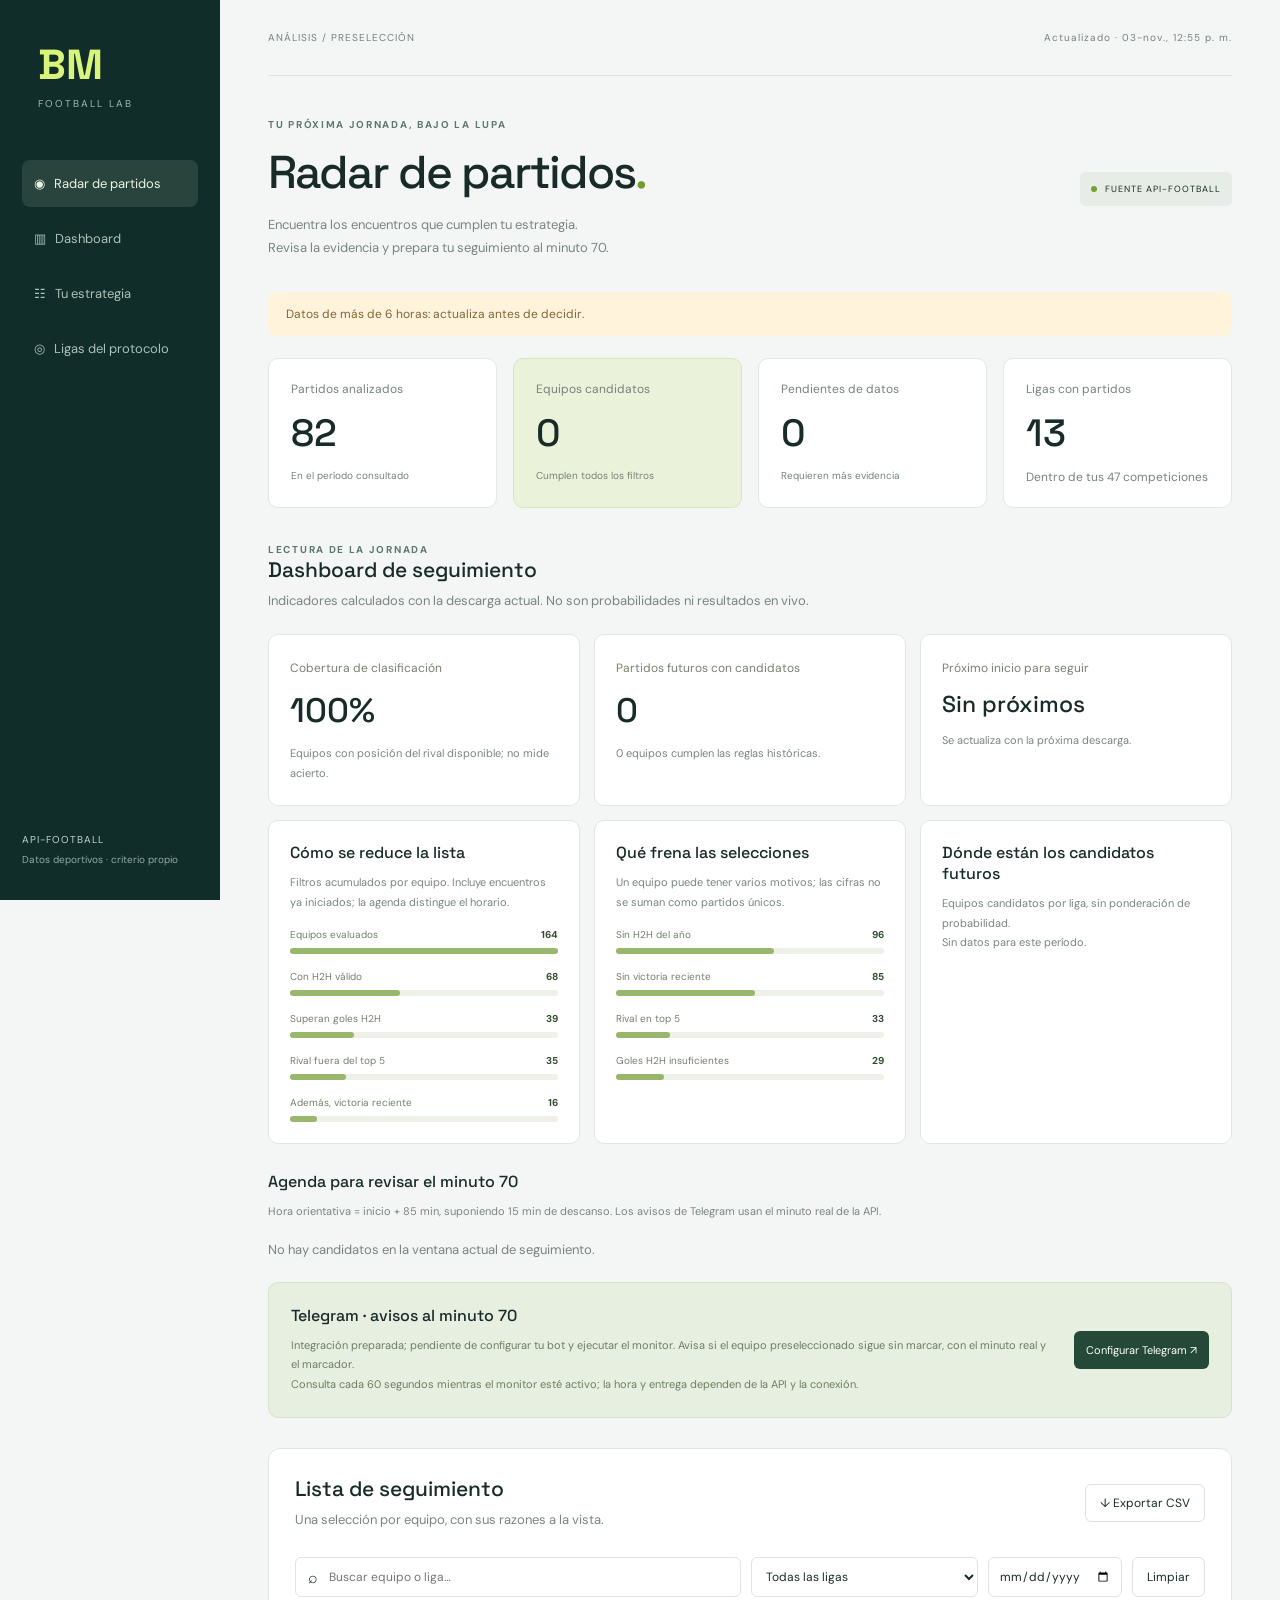
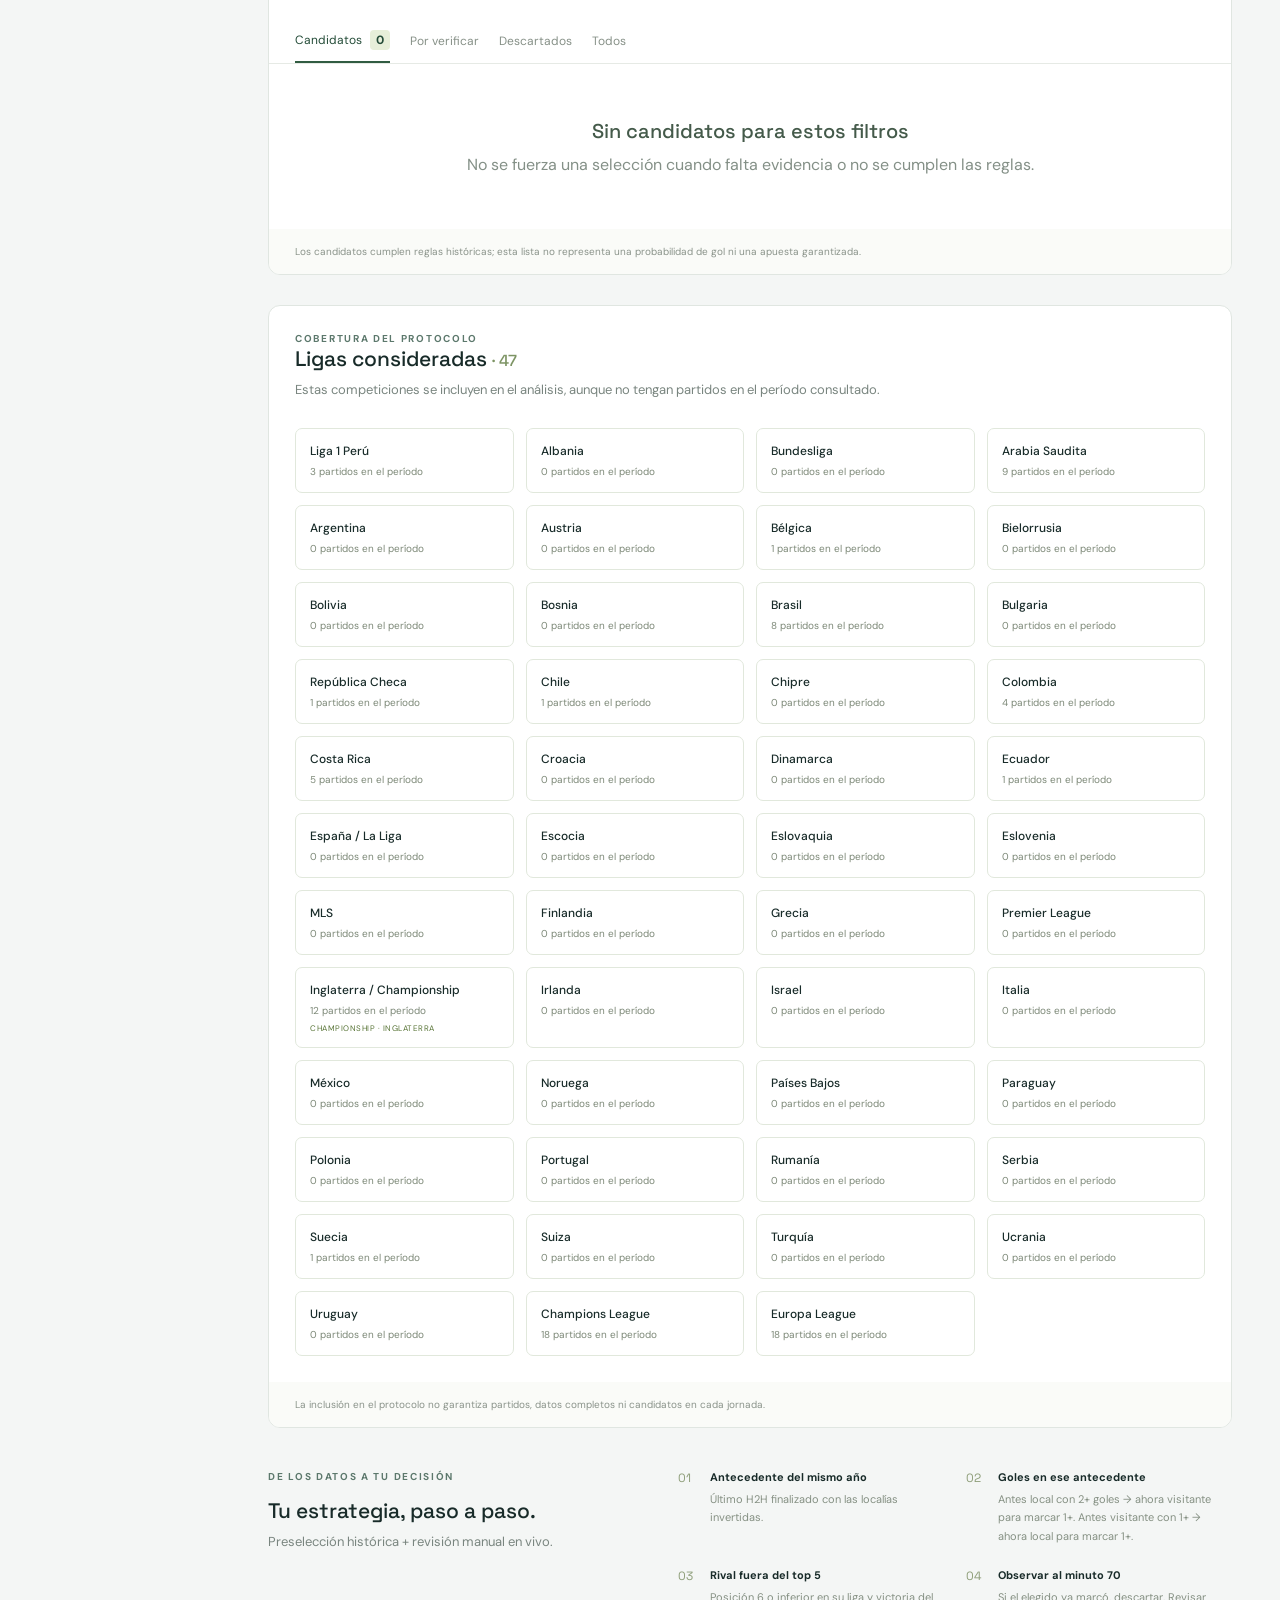
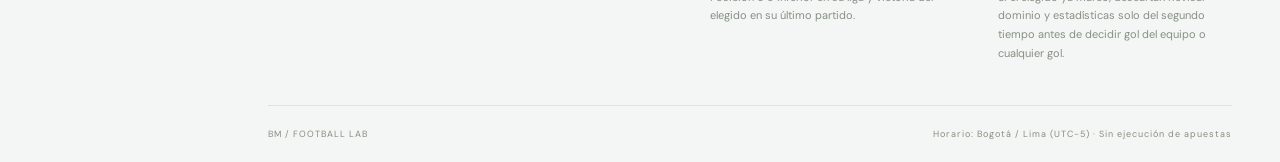
==== index.html @ 24f5323b "Agregar dashboard de indicadores y monitor de minuto 70 para Telegram" ====
<!doctype html>
<html lang="es"><head><meta charset="utf-8"><meta name="viewport" content="width=device-width,initial-scale=1"><title>BM · Radar de partidos</title><link rel="stylesheet" href="styles.css?v=dashboard70"></head>
<body><aside><a class="brand" href="./">BM<span>FOOTBALL LAB</span></a><div class="nav active">◉ &nbsp; Radar de partidos</div><a class="nav" href="#insights">▥ &nbsp; Dashboard</a><a class="nav" href="#method">☷ &nbsp; Tu estrategia</a><a class="nav" href="#protocol-leagues">◎ &nbsp; Ligas del protocolo</a><div class="aside-bottom">API-FOOTBALL<br><span>Datos deportivos · criterio propio</span></div></aside><main><header><span>ANÁLISIS / PRESELECCIÓN</span><span id="updated">Cargando datos…</span></header><section class="hero"><div><div class="eyebrow">TU PRÓXIMA JORNADA, BAJO LA LUPA</div><h1>Radar de partidos<span>.</span></h1><p>Encuentra los encuentros que cumplen tu estrategia.<br>Revisa la evidencia y prepara tu seguimiento al minuto 70.</p></div><div class="live-label"><i></i> FUENTE API-FOOTBALL</div></section><div id="notice" role="status"></div><section class="stats"><article><span>Partidos analizados</span><strong id="total">—</strong><small>En el período consultado</small></article><article class="highlight"><span>Equipos candidatos</span><strong id="candidates">—</strong><small>Cumplen todos los filtros</small></article><article><span>Pendientes de datos</span><strong id="pending">—</strong><small>Requieren más evidencia</small></article><article><span>Ligas con partidos</span><strong id="leagues">—</strong><small><span id="configured-count">Competiciones del protocolo</span></small></article></section><section id="insights" class="dashboard-section"><div class="panel-head"><div><div class="eyebrow">LECTURA DE LA JORNADA</div><h2>Dashboard de seguimiento</h2><p>Indicadores calculados con la descarga actual. No son probabilidades ni resultados en vivo.</p></div></div><div id="dashboard-content"></div><article class="telegram-panel"><div><h3>Telegram · avisos al minuto 70</h3><p>Integración preparada; pendiente de configurar tu bot y ejecutar el monitor. Avisa si el equipo preseleccionado sigue sin marcar, con el minuto real y el marcador.</p><p>Consulta cada 60 segundos mientras el monitor esté activo; la hora y entrega dependen de la API y la conexión.</p></div><a href="./TELEGRAM.md" target="_blank" class="setup-link">Configurar Telegram ↗</a></article></section><section class="panel"><div class="panel-head"><div><h2>Lista de seguimiento</h2><p>Una selección por equipo, con sus razones a la vista.</p></div><button id="export">↓ Exportar CSV</button></div><div class="filters"><label class="search">⌕ <input id="search" placeholder="Buscar equipo o liga…" aria-label="Buscar equipo o liga"></label><select id="league" aria-label="Liga"><option value="">Todas las ligas</option></select><input id="date" type="date" aria-label="Fecha del partido"><button id="clear">Limpiar</button></div><div class="tabs" role="group" aria-label="Estado de selección"><button data-status="candidate" class="selected">Candidatos <b id="count">0</b></button><button data-status="pending">Por verificar</button><button data-status="excluded">Descartados</button><button data-status="all">Todos</button></div><div id="results" aria-live="polite"></div><div class="footnote">Los candidatos cumplen reglas históricas; esta lista no representa una probabilidad de gol ni una apuesta garantizada.</div></section><section id="protocol-leagues" class="panel leagues-panel"><div class="panel-head"><div><div class="eyebrow">COBERTURA DEL PROTOCOLO</div><h2>Ligas consideradas <span id="league-total"></span></h2><p>Estas competiciones se incluyen en el análisis, aunque no tengan partidos en el período consultado.</p></div></div><div id="league-catalog" class="league-catalog" aria-live="polite">Cargando ligas…</div><div class="footnote">La inclusión en el protocolo no garantiza partidos, datos completos ni candidatos en cada jornada.</div></section><section id="method" class="method"><div><div class="eyebrow">DE LOS DATOS A TU DECISIÓN</div><h2>Tu estrategia, paso a paso.</h2><p>Preselección histórica + revisión manual en vivo.</p></div><ol><li><b>Antecedente del mismo año</b><span>Último H2H finalizado con las localías invertidas.</span></li><li><b>Goles en ese antecedente</b><span>Antes local con 2+ goles → ahora visitante para marcar 1+. Antes visitante con 1+ → ahora local para marcar 1+.</span></li><li><b>Rival fuera del top 5</b><span>Posición 6 o inferior en su liga y victoria del elegido en su último partido.</span></li><li><b>Observar al minuto 70</b><span>Si el elegido ya marcó, descartar. Revisar dominio y estadísticas solo del segundo tiempo antes de decidir gol del equipo o cualquier gol.</span></li></ol></section><footer>BM / FOOTBALL LAB <span>Horario: Bogotá / Lima (UTC−5) · Sin ejecución de apuestas</span></footer></main><script src="app.js?v=dashboard70" type="module"></script></body></html>
---- styles.css ----
@import url('https://fonts.googleapis.com/css2?family=DM+Sans:wght@400;500;600;700&family=Space+Grotesk:wght@400;500;600;700&display=swap');
.dashboard-section{scroll-margin-top:20px;margin:0 0 30px}.dashboard-section>.panel-head{padding:5px 0 22px}.insight-grid{display:grid;grid-template-columns:repeat(3,1fr);gap:14px}.insight-card{background:white;border:1px solid #e1e7de;border-radius:10px;padding:21px}.insight-card>span{font-size:12px;color:#75836d}.insight-card strong{display:block;font:500 34px 'Space Grotesk';margin:12px 0}.insight-card .small-value{font-size:23px}.insight-card p{font-size:11px}.analysis-grid{display:grid;grid-template-columns:repeat(3,1fr);gap:14px;margin-top:14px}h3{font:500 16px 'Space Grotesk';margin:0 0 10px}.metric-row{margin-top:16px}.metric-row>div:first-child{display:flex;justify-content:space-between;gap:10px;font-size:10px;color:#71816b}.metric-row b{color:#324b2f}.bar-track{height:6px;background:#edf1e8;border-radius:5px;margin-top:7px}.bar-track i{display:block;height:100%;background:#98b66c;border-radius:5px}.agenda-header{margin:27px 0 16px}.agenda-header p{font-size:11px}.agenda-list{display:grid;grid-template-columns:1fr 1fr;gap:10px}.agenda-list article{display:flex;justify-content:space-between;gap:15px;padding:15px;background:white;border:1px solid #e1e7de;border-radius:7px;font-size:11px}.agenda-list article>div{display:grid;gap:5px}.agenda-list span{font-size:10px;color:#809078}.telegram-panel{margin-top:20px;background:#e7efe0;border:1px solid #d6e2cc;border-radius:10px;padding:22px;display:flex;align-items:center;gap:20px}.telegram-panel p{font-size:11px;color:#6c7e61}.setup-link{padding:12px;background:#244938;color:white;text-decoration:none;border-radius:6px;font-size:11px;white-space:nowrap}@media(max-width:1000px){.analysis-grid{grid-template-columns:1fr}.agenda-list{grid-template-columns:1fr}}@media(max-width:650px){.insight-grid{grid-template-columns:1fr}.telegram-panel{align-items:flex-start;flex-direction:column}}
.leagues-panel{margin-top:30px;scroll-margin-top:20px}.league-catalog{display:grid;grid-template-columns:repeat(auto-fit,minmax(180px,1fr));gap:12px;padding:0 26px 26px}.league-item{display:grid;gap:6px;border:1px solid #e1e8dc;border-radius:7px;padding:14px;align-content:start}.league-item b{font-size:12px;font-weight:500}.league-item span{font-size:10px;color:#7c8877}.league-item small{font-size:8px;letter-spacing:.5px;color:#587436}#league-total{color:#7d9464;font-size:16px}
.rank-check{display:grid;gap:5px;margin:14px 0;color:#71816e;font-size:11px;line-height:1.7}.rank-check a{color:#416b38}.rank-check ol{padding-left:20px}.rank-check summary{font-size:11px}
.goal-rule{display:grid;gap:5px;background:#f5f8ee;border-left:3px solid #a0b966;padding:12px 14px;margin:12px 0;font-size:11px;line-height:1.6}.goal-rule b{color:#406036}.goal-rule span{color:#697760}
:root{font-family:'DM Sans',sans-serif;color:#182b29;background:#f4f6f5;font-synthesis:none}*{box-sizing:border-box}body{margin:0}aside{width:220px;background:#102d29;position:fixed;inset:0 auto 0 0;color:#c4d5cf;padding:38px 22px}.brand{font:700 42px 'Space Grotesk',sans-serif;color:#d9f47a;text-decoration:none;display:block;padding:0 16px 50px}.brand span{display:block;font:10px 'DM Sans';letter-spacing:2px;color:#a2b9b0;margin-top:6px}.nav{display:block;padding:15px 12px;font-size:13px;color:#adc1b9;text-decoration:none;border-radius:8px;margin-bottom:8px}.active{background:#29443c;color:#e9f4e8}.aside-bottom{position:absolute;bottom:30px;font-size:10px;letter-spacing:1px;line-height:2}.aside-bottom span{font-size:10px;letter-spacing:0;color:#93aaa1}main{margin-left:220px;padding:0 48px;max-width:1700px}header{height:76px;border-bottom:1px solid #dde3df;display:flex;justify-content:space-between;align-items:center;font-size:10px;letter-spacing:1px;color:#74827c}.hero{display:flex;justify-content:space-between;align-items:center;padding:42px 0 32px}.eyebrow{font-size:10px;font-weight:700;letter-spacing:1.7px;color:#5c786c}h1{font:500 clamp(30px,3.6vw,52px) 'Space Grotesk';letter-spacing:-2px;margin:12px 0}h1 span{color:#739d32}p{color:#79857f;font-size:13px;line-height:1.8;margin:0}.live-label{font-size:9px;letter-spacing:1px;background:#e7ece6;padding:11px;border-radius:5px;white-space:nowrap}.live-label i{display:inline-block;background:#729f38;width:6px;height:6px;border-radius:50%;margin-right:5px}.stats{display:grid;grid-template-columns:repeat(4,1fr);gap:16px;margin-bottom:30px}.stats article{background:white;border:1px solid #e2e7e2;padding:22px;border-radius:10px}.stats span,.stats small{display:block;font-size:12px;color:#75837c}.stats strong{font:500 38px 'Space Grotesk';display:block;margin:12px 0}.stats small{font-size:10px}.stats .highlight{background:#eaf2d9;border-color:#d9e6bd}.panel{border:1px solid #e0e6e1;border-radius:12px;background:white;overflow:hidden}.panel-head{display:flex;justify-content:space-between;align-items:center;padding:26px}h2{font:500 21px 'Space Grotesk';margin:0 0 6px}button,select,input{font:12px 'DM Sans';color:inherit}button{cursor:pointer;background:white;border:1px solid #dce3dd;border-radius:6px;padding:10px 14px}button:hover{background:#eef3e8}button:focus-visible,input:focus-visible,select:focus-visible{outline:2px solid #739d32;outline-offset:3px}.filters{display:flex;gap:10px;padding:0 26px 22px}.search{display:flex;align-items:center;gap:9px;flex:1;border:1px solid #e0e5df;border-radius:6px;padding:0 12px}.search input{border:0;width:100%;min-width:80px;outline:0}select,input[type=date]{background:white;border:1px solid #e0e5df;border-radius:6px;padding:10px}.tabs{display:flex;gap:20px;padding:0 26px;border-bottom:1px solid #e6eae5}.tabs button{border:0;border-radius:0;padding:13px 0;color:#869087;background:none}.tabs .selected{border-bottom:2px solid #315c42;color:#244c38}.tabs b{background:#e7efd9;padding:2px 6px;border-radius:4px;margin-left:5px}.match{padding:22px 26px;border-bottom:1px solid #e9ede8}.match-top{display:flex;justify-content:space-between;gap:12px;align-items:center}.league-name{font-size:10px;color:#859086;margin-bottom:7px}.teams{font:500 17px 'Space Grotesk'}.tag{background:#edf4dc;color:#476829;padding:6px 10px;border-radius:5px;font-size:10px;white-space:nowrap}.tag.excluded{background:#f4ece8;color:#93644d}.tag.pending{background:#fff5da;color:#8c7226}.pick{font-size:12px;margin:12px 0;color:#46604c}.evidence{display:flex;flex-wrap:wrap;gap:8px;font-size:10px;color:#728078}.evidence span{border:1px solid #e7ebe5;border-radius:4px;padding:6px 8px}details{font-size:11px;color:#63736a;margin-top:12px}summary{cursor:pointer}details p{margin-top:8px;font-size:11px}.empty{padding:54px 25px;text-align:center;color:#849087}.empty b{display:block;font:500 20px 'Space Grotesk';color:#445a4a;margin-bottom:10px}.footnote{padding:16px 26px;background:#fafbf8;color:#8a938a;font-size:10px}.method{display:grid;grid-template-columns:1fr 1.5fr;gap:40px;padding:42px 0}.method h2{margin-top:14px}.method ol{list-style:none;counter-reset:steps;padding:0;margin:0;display:grid;grid-template-columns:1fr 1fr;gap:22px}.method li{counter-increment:steps;position:relative;padding-left:32px}.method li:before{content:'0' counter(steps);position:absolute;left:0;color:#8d9d78;font:12px 'Space Grotesk'}.method b,.method span{display:block;font-size:11px}.method span{color:#859083;line-height:1.7;margin-top:6px}footer{border-top:1px solid #dde4dc;padding:22px 0;display:flex;justify-content:space-between;font-size:9px;letter-spacing:1px;color:#80907e}#notice:not(:empty){background:#fff3dc;color:#806637;padding:14px 18px;margin-bottom:22px;border-radius:7px;font-size:12px}@media(max-width:1050px){aside{width:170px;padding:30px 12px}main{margin-left:170px;padding:0 25px}.hero{display:block}.live-label{display:inline-block;margin-top:15px}.stats{gap:8px}.stats article{padding:15px}.filters{flex-wrap:wrap}.search{flex-basis:100%}}@media(max-width:650px){aside{position:static;width:100%;padding:12px 20px;display:flex;align-items:center;justify-content:space-between}.brand{padding:0;font-size:28px}.brand span{font-size:8px}.nav{margin:0;font-size:11px}.nav:not(.active),.aside-bottom{display:none}main{margin:0;padding:0 18px}header{font-size:8px;height:55px;letter-spacing:0}.hero{padding:28px 0}h1{letter-spacing:-1px}.stats{grid-template-columns:1fr 1fr}.stats strong{font-size:30px}.panel-head{padding:20px;gap:10px}.panel-head h2{font-size:18px}.filters{padding:0 20px 16px}.filters select{max-width:100%}.tabs{padding:0 15px;gap:14px}.tabs button{font-size:10px}.match{padding:20px}.teams{font-size:15px}.method{grid-template-columns:1fr;gap:25px}.method ol{gap:20px}footer{gap:20px;line-height:1.8}}
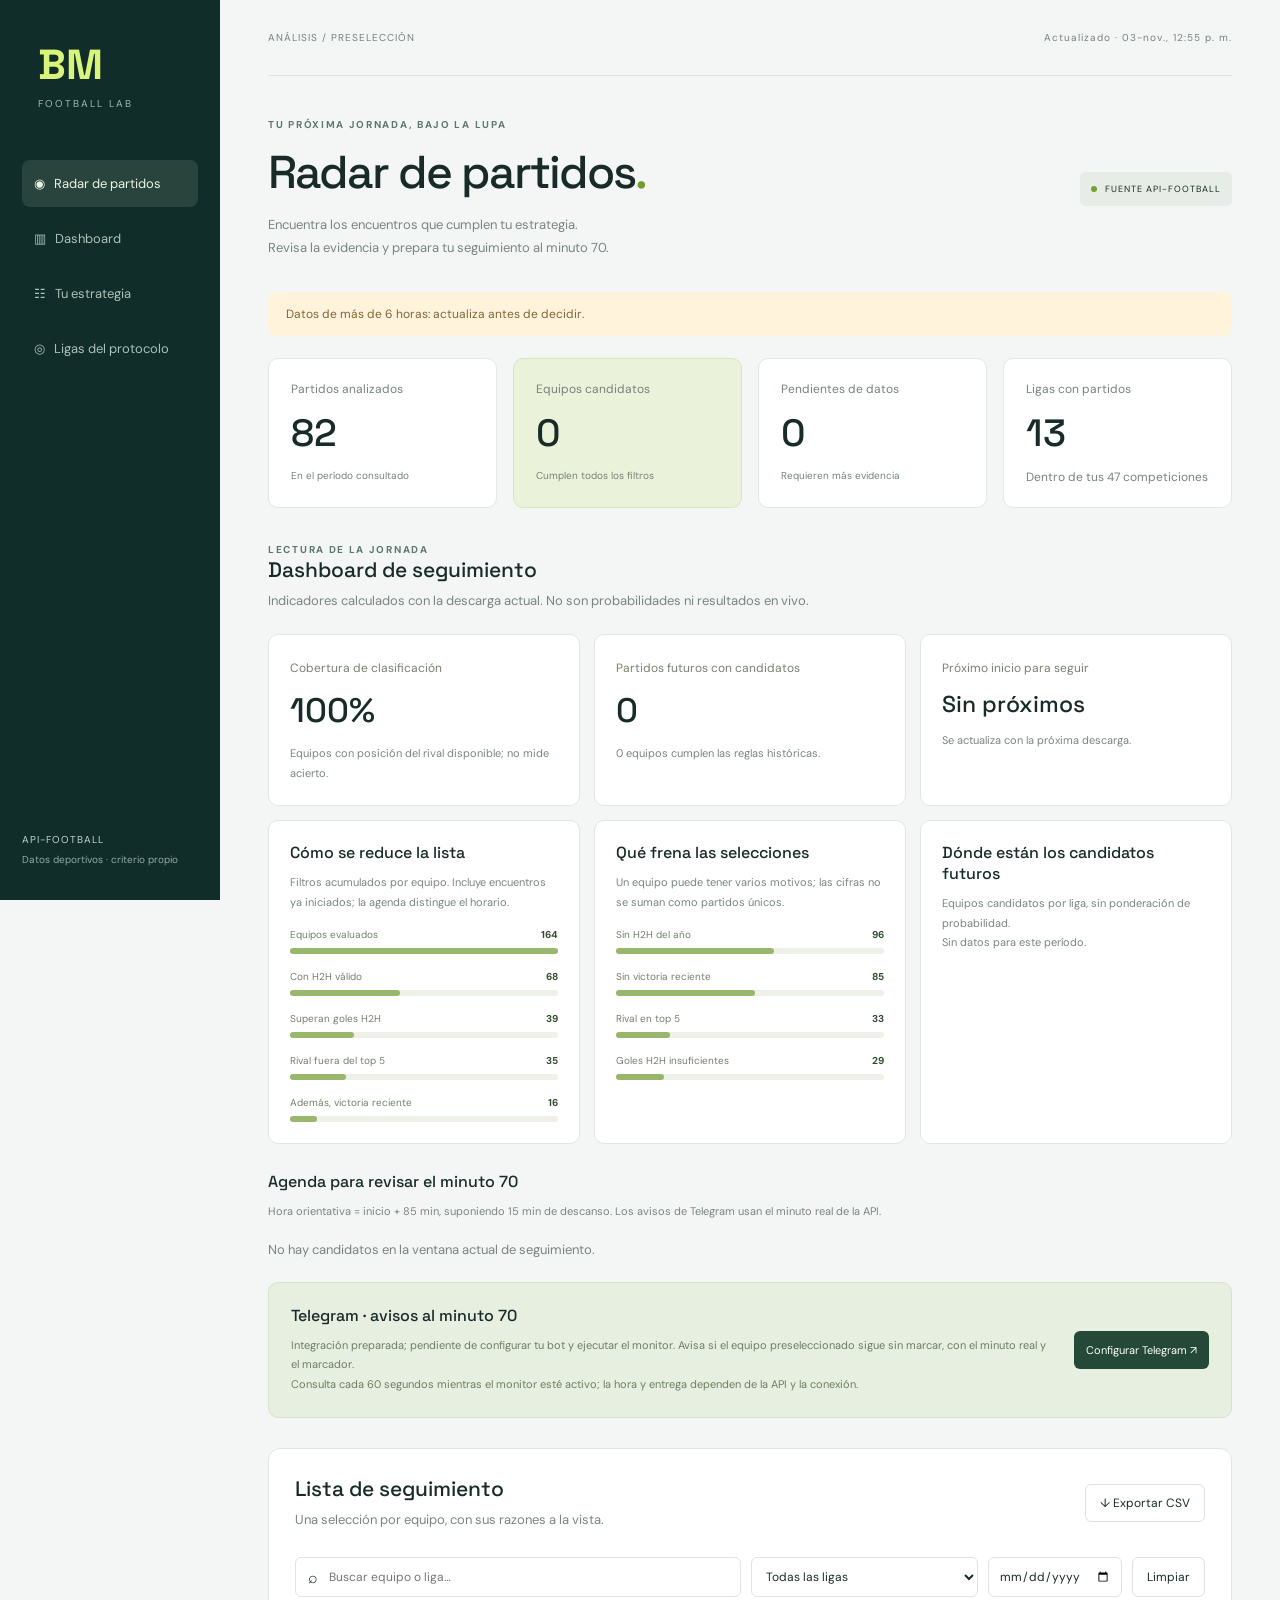
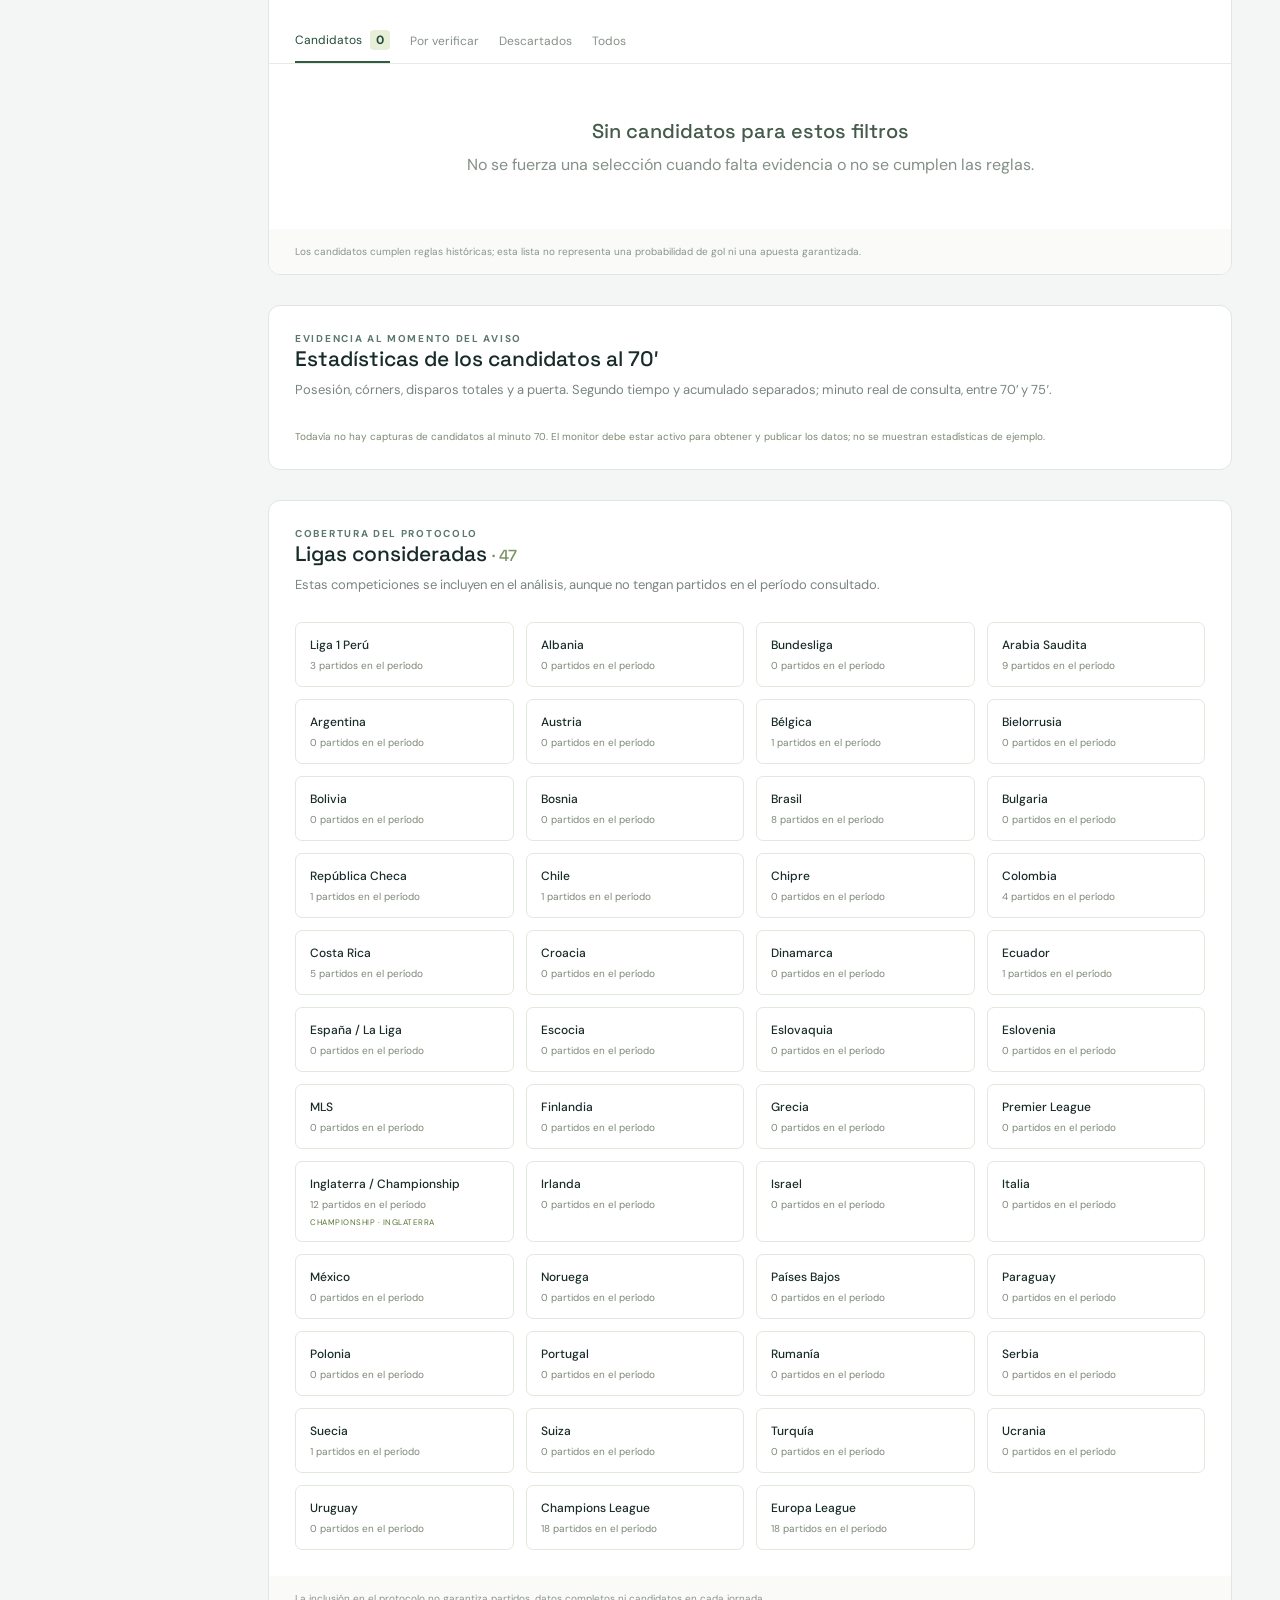
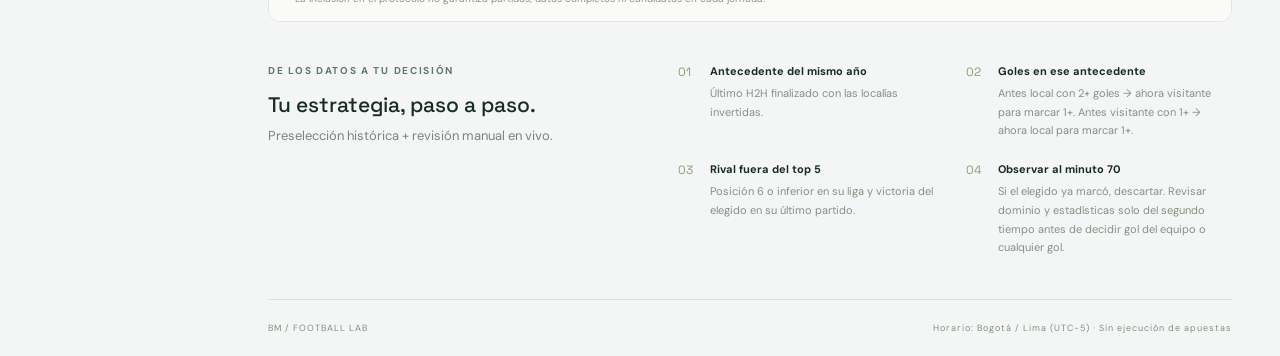
==== commit 0cda9721: "Mostrar estadísticas del segundo tiempo y acumuladas al minuto 70" ====
--- a/index.html
+++ b/index.html
@@ -1,3 +1,3 @@
 <!doctype html>
-<html lang="es"><head><meta charset="utf-8"><meta name="viewport" content="width=device-width,initial-scale=1"><title>BM · Radar de partidos</title><link rel="stylesheet" href="styles.css?v=dashboard70"></head>
-<body><aside><a class="brand" href="./">BM<span>FOOTBALL LAB</span></a><div class="nav active">◉ &nbsp; Radar de partidos</div><a class="nav" href="#insights">▥ &nbsp; Dashboard</a><a class="nav" href="#method">☷ &nbsp; Tu estrategia</a><a class="nav" href="#protocol-leagues">◎ &nbsp; Ligas del protocolo</a><div class="aside-bottom">API-FOOTBALL<br><span>Datos deportivos · criterio propio</span></div></aside><main><header><span>ANÁLISIS / PRESELECCIÓN</span><span id="updated">Cargando datos…</span></header><section class="hero"><div><div class="eyebrow">TU PRÓXIMA JORNADA, BAJO LA LUPA</div><h1>Radar de partidos<span>.</span></h1><p>Encuentra los encuentros que cumplen tu estrategia.<br>Revisa la evidencia y prepara tu seguimiento al minuto 70.</p></div><div class="live-label"><i></i> FUENTE API-FOOTBALL</div></section><div id="notice" role="status"></div><section class="stats"><article><span>Partidos analizados</span><strong id="total">—</strong><small>En el período consultado</small></article><article class="highlight"><span>Equipos candidatos</span><strong id="candidates">—</strong><small>Cumplen todos los filtros</small></article><article><span>Pendientes de datos</span><strong id="pending">—</strong><small>Requieren más evidencia</small></article><article><span>Ligas con partidos</span><strong id="leagues">—</strong><small><span id="configured-count">Competiciones del protocolo</span></small></article></section><section id="insights" class="dashboard-section"><div class="panel-head"><div><div class="eyebrow">LECTURA DE LA JORNADA</div><h2>Dashboard de seguimiento</h2><p>Indicadores calculados con la descarga actual. No son probabilidades ni resultados en vivo.</p></div></div><div id="dashboard-content"></div><article class="telegram-panel"><div><h3>Telegram · avisos al minuto 70</h3><p>Integración preparada; pendiente de configurar tu bot y ejecutar el monitor. Avisa si el equipo preseleccionado sigue sin marcar, con el minuto real y el marcador.</p><p>Consulta cada 60 segundos mientras el monitor esté activo; la hora y entrega dependen de la API y la conexión.</p></div><a href="./TELEGRAM.md" target="_blank" class="setup-link">Configurar Telegram ↗</a></article></section><section class="panel"><div class="panel-head"><div><h2>Lista de seguimiento</h2><p>Una selección por equipo, con sus razones a la vista.</p></div><button id="export">↓ Exportar CSV</button></div><div class="filters"><label class="search">⌕ <input id="search" placeholder="Buscar equipo o liga…" aria-label="Buscar equipo o liga"></label><select id="league" aria-label="Liga"><option value="">Todas las ligas</option></select><input id="date" type="date" aria-label="Fecha del partido"><button id="clear">Limpiar</button></div><div class="tabs" role="group" aria-label="Estado de selección"><button data-status="candidate" class="selected">Candidatos <b id="count">0</b></button><button data-status="pending">Por verificar</button><button data-status="excluded">Descartados</button><button data-status="all">Todos</button></div><div id="results" aria-live="polite"></div><div class="footnote">Los candidatos cumplen reglas históricas; esta lista no representa una probabilidad de gol ni una apuesta garantizada.</div></section><section id="protocol-leagues" class="panel leagues-panel"><div class="panel-head"><div><div class="eyebrow">COBERTURA DEL PROTOCOLO</div><h2>Ligas consideradas <span id="league-total"></span></h2><p>Estas competiciones se incluyen en el análisis, aunque no tengan partidos en el período consultado.</p></div></div><div id="league-catalog" class="league-catalog" aria-live="polite">Cargando ligas…</div><div class="footnote">La inclusión en el protocolo no garantiza partidos, datos completos ni candidatos en cada jornada.</div></section><section id="method" class="method"><div><div class="eyebrow">DE LOS DATOS A TU DECISIÓN</div><h2>Tu estrategia, paso a paso.</h2><p>Preselección histórica + revisión manual en vivo.</p></div><ol><li><b>Antecedente del mismo año</b><span>Último H2H finalizado con las localías invertidas.</span></li><li><b>Goles en ese antecedente</b><span>Antes local con 2+ goles → ahora visitante para marcar 1+. Antes visitante con 1+ → ahora local para marcar 1+.</span></li><li><b>Rival fuera del top 5</b><span>Posición 6 o inferior en su liga y victoria del elegido en su último partido.</span></li><li><b>Observar al minuto 70</b><span>Si el elegido ya marcó, descartar. Revisar dominio y estadísticas solo del segundo tiempo antes de decidir gol del equipo o cualquier gol.</span></li></ol></section><footer>BM / FOOTBALL LAB <span>Horario: Bogotá / Lima (UTC−5) · Sin ejecución de apuestas</span></footer></main><script src="app.js?v=dashboard70" type="module"></script></body></html>
+<html lang="es"><head><meta charset="utf-8"><meta name="viewport" content="width=device-width,initial-scale=1"><title>BM · Radar de partidos</title><link rel="stylesheet" href="styles.css?v=stats70"></head>
+<body><aside><a class="brand" href="./">BM<span>FOOTBALL LAB</span></a><div class="nav active">◉ &nbsp; Radar de partidos</div><a class="nav" href="#insights">▥ &nbsp; Dashboard</a><a class="nav" href="#method">☷ &nbsp; Tu estrategia</a><a class="nav" href="#protocol-leagues">◎ &nbsp; Ligas del protocolo</a><div class="aside-bottom">API-FOOTBALL<br><span>Datos deportivos · criterio propio</span></div></aside><main><header><span>ANÁLISIS / PRESELECCIÓN</span><span id="updated">Cargando datos…</span></header><section class="hero"><div><div class="eyebrow">TU PRÓXIMA JORNADA, BAJO LA LUPA</div><h1>Radar de partidos<span>.</span></h1><p>Encuentra los encuentros que cumplen tu estrategia.<br>Revisa la evidencia y prepara tu seguimiento al minuto 70.</p></div><div class="live-label"><i></i> FUENTE API-FOOTBALL</div></section><div id="notice" role="status"></div><section class="stats"><article><span>Partidos analizados</span><strong id="total">—</strong><small>En el período consultado</small></article><article class="highlight"><span>Equipos candidatos</span><strong id="candidates">—</strong><small>Cumplen todos los filtros</small></article><article><span>Pendientes de datos</span><strong id="pending">—</strong><small>Requieren más evidencia</small></article><article><span>Ligas con partidos</span><strong id="leagues">—</strong><small><span id="configured-count">Competiciones del protocolo</span></small></article></section><section id="insights" class="dashboard-section"><div class="panel-head"><div><div class="eyebrow">LECTURA DE LA JORNADA</div><h2>Dashboard de seguimiento</h2><p>Indicadores calculados con la descarga actual. No son probabilidades ni resultados en vivo.</p></div></div><div id="dashboard-content"></div><article class="telegram-panel"><div><h3>Telegram · avisos al minuto 70</h3><p>Integración preparada; pendiente de configurar tu bot y ejecutar el monitor. Avisa si el equipo preseleccionado sigue sin marcar, con el minuto real y el marcador.</p><p>Consulta cada 60 segundos mientras el monitor esté activo; la hora y entrega dependen de la API y la conexión.</p></div><a href="./TELEGRAM.md" target="_blank" class="setup-link">Configurar Telegram ↗</a></article></section><section class="panel"><div class="panel-head"><div><h2>Lista de seguimiento</h2><p>Una selección por equipo, con sus razones a la vista.</p></div><button id="export">↓ Exportar CSV</button></div><div class="filters"><label class="search">⌕ <input id="search" placeholder="Buscar equipo o liga…" aria-label="Buscar equipo o liga"></label><select id="league" aria-label="Liga"><option value="">Todas las ligas</option></select><input id="date" type="date" aria-label="Fecha del partido"><button id="clear">Limpiar</button></div><div class="tabs" role="group" aria-label="Estado de selección"><button data-status="candidate" class="selected">Candidatos <b id="count">0</b></button><button data-status="pending">Por verificar</button><button data-status="excluded">Descartados</button><button data-status="all">Todos</button></div><div id="results" aria-live="polite"></div><div class="footnote">Los candidatos cumplen reglas históricas; esta lista no representa una probabilidad de gol ni una apuesta garantizada.</div></section><section id="live70" class="panel live70-panel"><div class="panel-head"><div><div class="eyebrow">EVIDENCIA AL MOMENTO DEL AVISO</div><h2>Estadísticas de los candidatos al 70′</h2><p>Posesión, córners, disparos totales y a puerta. Segundo tiempo y acumulado separados; minuto real de consulta, entre 70′ y 75′.</p></div></div><div id="live70-captures">Cargando capturas…</div></section><section id="protocol-leagues" class="panel leagues-panel"><div class="panel-head"><div><div class="eyebrow">COBERTURA DEL PROTOCOLO</div><h2>Ligas consideradas <span id="league-total"></span></h2><p>Estas competiciones se incluyen en el análisis, aunque no tengan partidos en el período consultado.</p></div></div><div id="league-catalog" class="league-catalog" aria-live="polite">Cargando ligas…</div><div class="footnote">La inclusión en el protocolo no garantiza partidos, datos completos ni candidatos en cada jornada.</div></section><section id="method" class="method"><div><div class="eyebrow">DE LOS DATOS A TU DECISIÓN</div><h2>Tu estrategia, paso a paso.</h2><p>Preselección histórica + revisión manual en vivo.</p></div><ol><li><b>Antecedente del mismo año</b><span>Último H2H finalizado con las localías invertidas.</span></li><li><b>Goles en ese antecedente</b><span>Antes local con 2+ goles → ahora visitante para marcar 1+. Antes visitante con 1+ → ahora local para marcar 1+.</span></li><li><b>Rival fuera del top 5</b><span>Posición 6 o inferior en su liga y victoria del elegido en su último partido.</span></li><li><b>Observar al minuto 70</b><span>Si el elegido ya marcó, descartar. Revisar dominio y estadísticas solo del segundo tiempo antes de decidir gol del equipo o cualquier gol.</span></li></ol></section><footer>BM / FOOTBALL LAB <span>Horario: Bogotá / Lima (UTC−5) · Sin ejecución de apuestas</span></footer></main><script src="app.js?v=stats70" type="module"></script></body></html>
--- a/styles.css
+++ b/styles.css
@@ -1,4 +1,5 @@
 @import url('https://fonts.googleapis.com/css2?family=DM+Sans:wght@400;500;600;700&family=Space+Grotesk:wght@400;500;600;700&display=swap');
+.live70-panel{margin-top:30px}.live70-capture{padding:22px 26px;border-top:1px solid #e3e9de}.live70-table-wrap{overflow-x:auto;margin-top:12px}.live70-table{width:100%;border-collapse:collapse;font-size:11px;min-width:440px}.live70-table caption{text-align:left;font-size:10px;color:#77866e;padding:10px 0}.live70-table th,.live70-table td{padding:10px;border:1px solid #e2e8db;text-align:center}.live70-table th{background:#f0f5e9;font-weight:500}.live70-note{font-size:10px;line-height:1.7;color:#7a8972;padding:10px 0}#live70-captures>.live70-note{padding:0 26px 24px}
 .dashboard-section{scroll-margin-top:20px;margin:0 0 30px}.dashboard-section>.panel-head{padding:5px 0 22px}.insight-grid{display:grid;grid-template-columns:repeat(3,1fr);gap:14px}.insight-card{background:white;border:1px solid #e1e7de;border-radius:10px;padding:21px}.insight-card>span{font-size:12px;color:#75836d}.insight-card strong{display:block;font:500 34px 'Space Grotesk';margin:12px 0}.insight-card .small-value{font-size:23px}.insight-card p{font-size:11px}.analysis-grid{display:grid;grid-template-columns:repeat(3,1fr);gap:14px;margin-top:14px}h3{font:500 16px 'Space Grotesk';margin:0 0 10px}.metric-row{margin-top:16px}.metric-row>div:first-child{display:flex;justify-content:space-between;gap:10px;font-size:10px;color:#71816b}.metric-row b{color:#324b2f}.bar-track{height:6px;background:#edf1e8;border-radius:5px;margin-top:7px}.bar-track i{display:block;height:100%;background:#98b66c;border-radius:5px}.agenda-header{margin:27px 0 16px}.agenda-header p{font-size:11px}.agenda-list{display:grid;grid-template-columns:1fr 1fr;gap:10px}.agenda-list article{display:flex;justify-content:space-between;gap:15px;padding:15px;background:white;border:1px solid #e1e7de;border-radius:7px;font-size:11px}.agenda-list article>div{display:grid;gap:5px}.agenda-list span{font-size:10px;color:#809078}.telegram-panel{margin-top:20px;background:#e7efe0;border:1px solid #d6e2cc;border-radius:10px;padding:22px;display:flex;align-items:center;gap:20px}.telegram-panel p{font-size:11px;color:#6c7e61}.setup-link{padding:12px;background:#244938;color:white;text-decoration:none;border-radius:6px;font-size:11px;white-space:nowrap}@media(max-width:1000px){.analysis-grid{grid-template-columns:1fr}.agenda-list{grid-template-columns:1fr}}@media(max-width:650px){.insight-grid{grid-template-columns:1fr}.telegram-panel{align-items:flex-start;flex-direction:column}}
 .leagues-panel{margin-top:30px;scroll-margin-top:20px}.league-catalog{display:grid;grid-template-columns:repeat(auto-fit,minmax(180px,1fr));gap:12px;padding:0 26px 26px}.league-item{display:grid;gap:6px;border:1px solid #e1e8dc;border-radius:7px;padding:14px;align-content:start}.league-item b{font-size:12px;font-weight:500}.league-item span{font-size:10px;color:#7c8877}.league-item small{font-size:8px;letter-spacing:.5px;color:#587436}#league-total{color:#7d9464;font-size:16px}
 .rank-check{display:grid;gap:5px;margin:14px 0;color:#71816e;font-size:11px;line-height:1.7}.rank-check a{color:#416b38}.rank-check ol{padding-left:20px}.rank-check summary{font-size:11px}
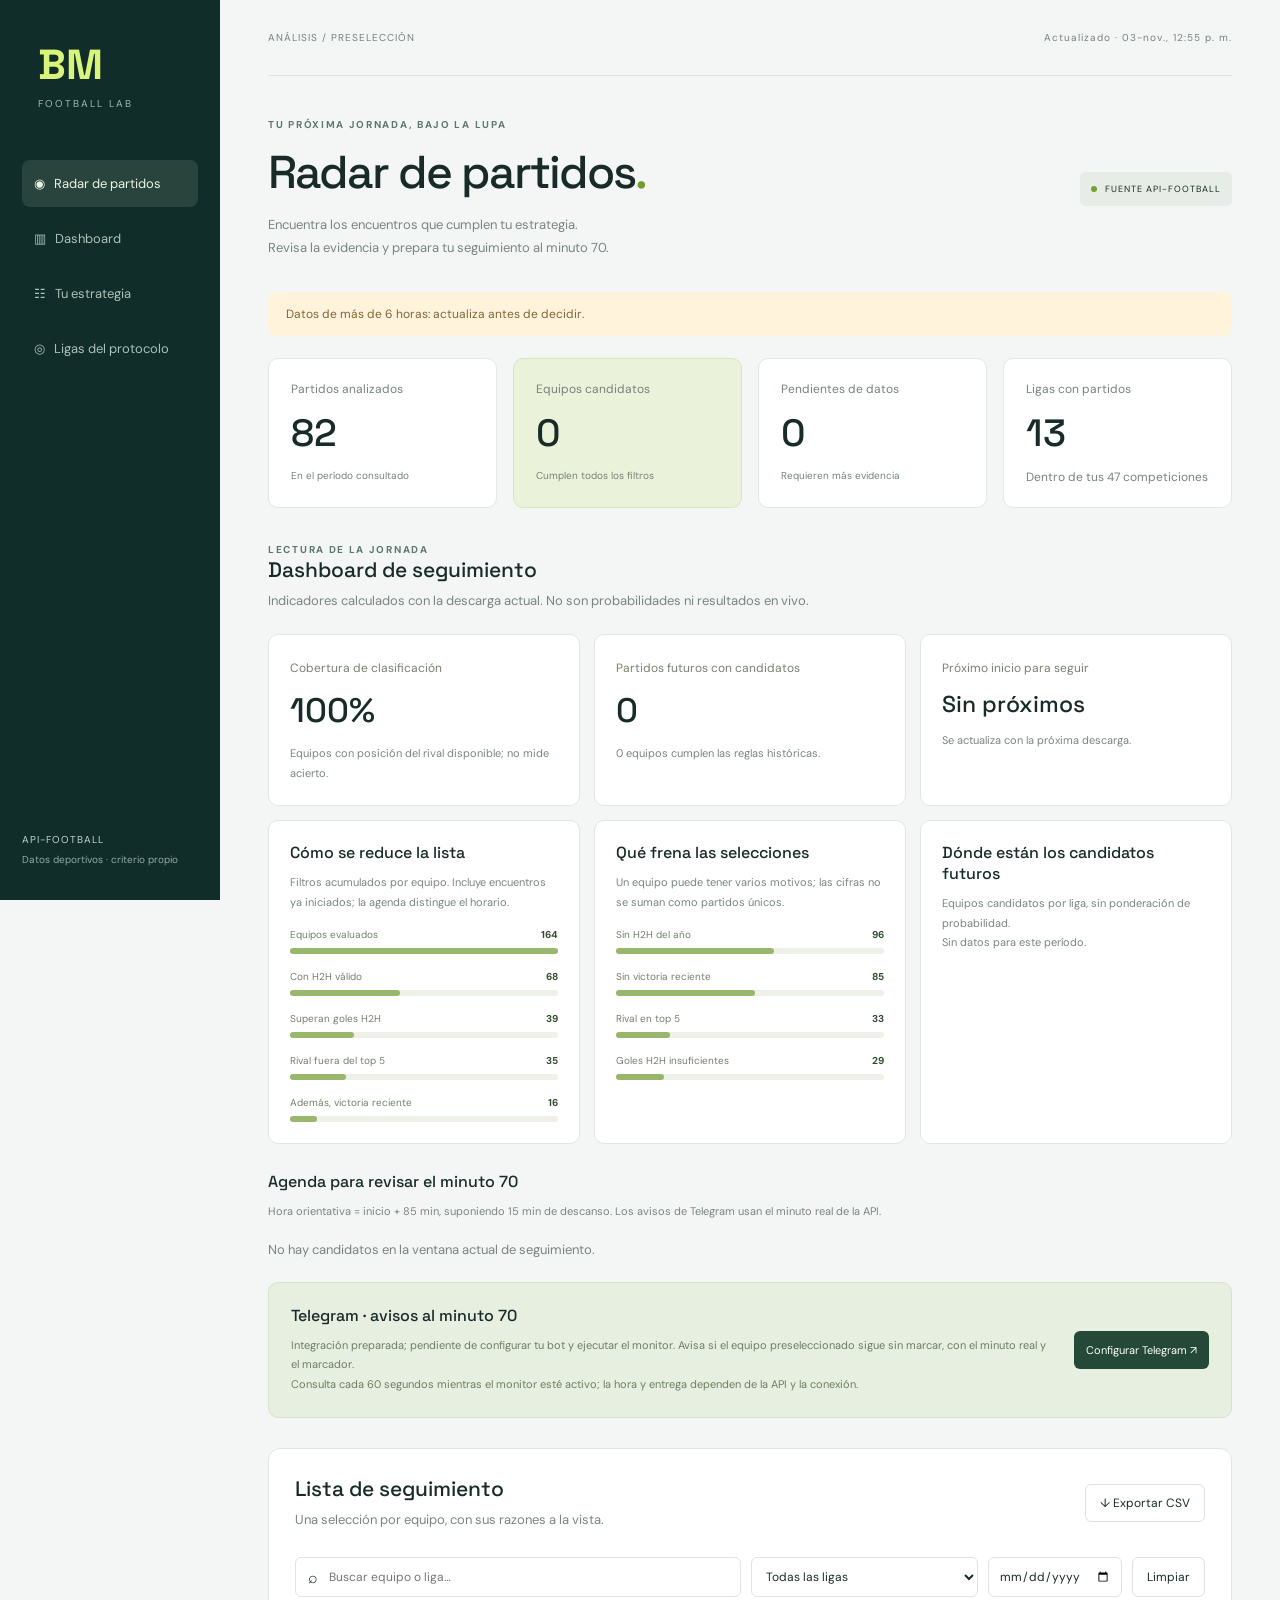
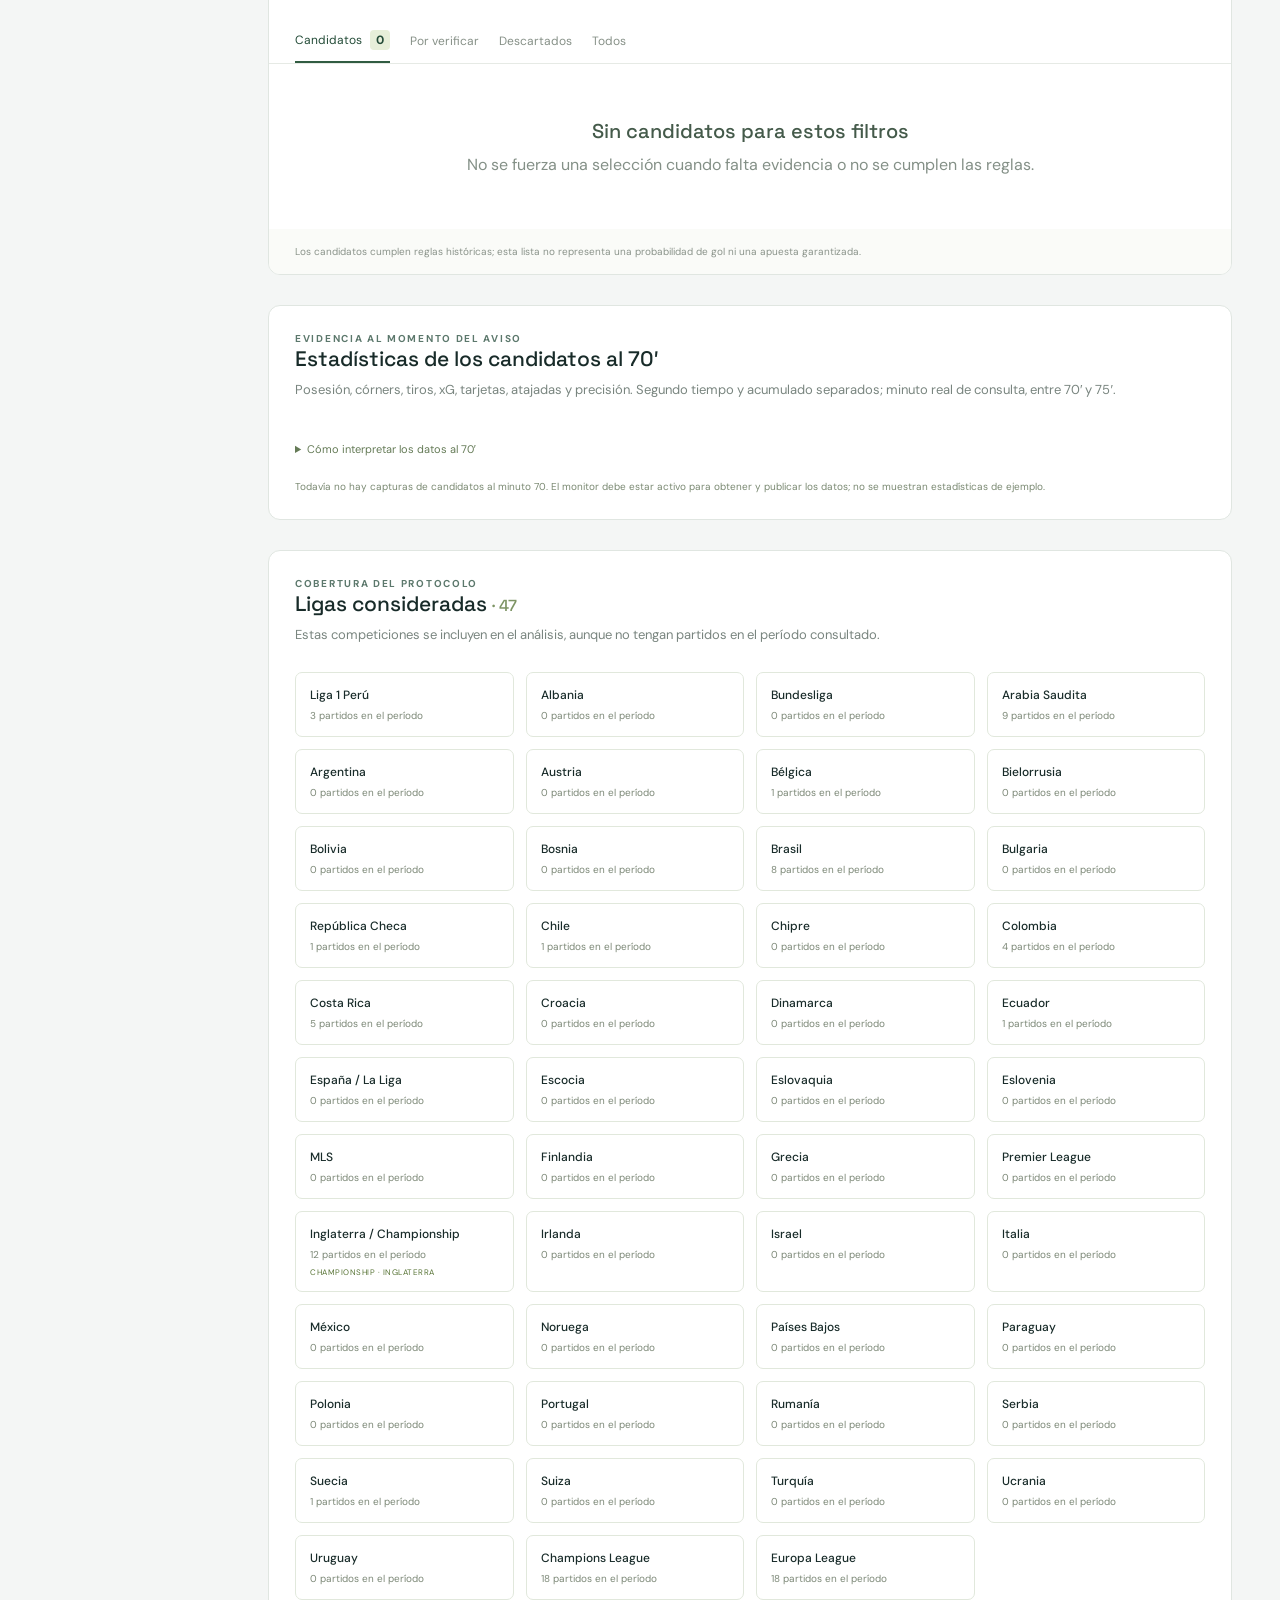
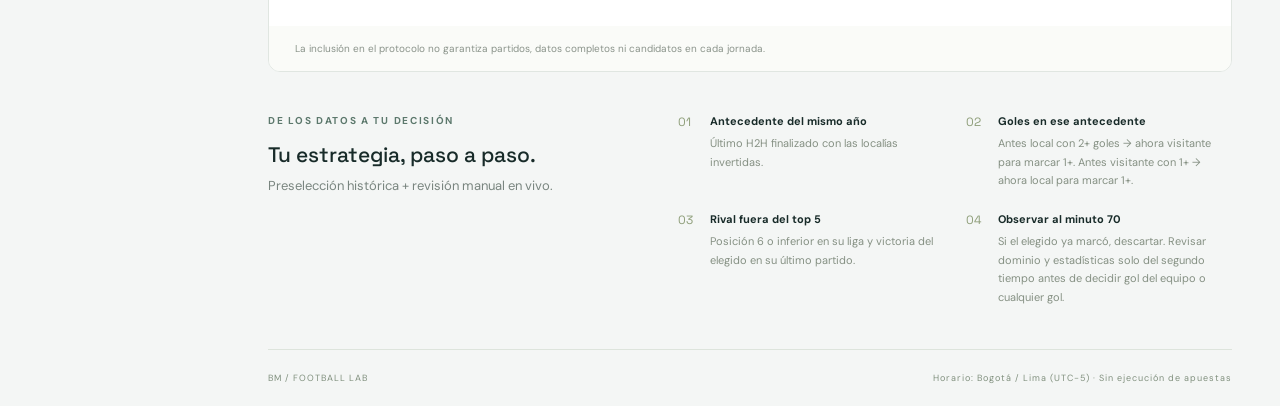
==== commit 470bbe5e: "Ampliar estadísticas al minuto 70 y explicar configuración de Telegram" ====
--- a/index.html
+++ b/index.html
@@ -1,3 +1,3 @@
 <!doctype html>
-<html lang="es"><head><meta charset="utf-8"><meta name="viewport" content="width=device-width,initial-scale=1"><title>BM · Radar de partidos</title><link rel="stylesheet" href="styles.css?v=stats70"></head>
-<body><aside><a class="brand" href="./">BM<span>FOOTBALL LAB</span></a><div class="nav active">◉ &nbsp; Radar de partidos</div><a class="nav" href="#insights">▥ &nbsp; Dashboard</a><a class="nav" href="#method">☷ &nbsp; Tu estrategia</a><a class="nav" href="#protocol-leagues">◎ &nbsp; Ligas del protocolo</a><div class="aside-bottom">API-FOOTBALL<br><span>Datos deportivos · criterio propio</span></div></aside><main><header><span>ANÁLISIS / PRESELECCIÓN</span><span id="updated">Cargando datos…</span></header><section class="hero"><div><div class="eyebrow">TU PRÓXIMA JORNADA, BAJO LA LUPA</div><h1>Radar de partidos<span>.</span></h1><p>Encuentra los encuentros que cumplen tu estrategia.<br>Revisa la evidencia y prepara tu seguimiento al minuto 70.</p></div><div class="live-label"><i></i> FUENTE API-FOOTBALL</div></section><div id="notice" role="status"></div><section class="stats"><article><span>Partidos analizados</span><strong id="total">—</strong><small>En el período consultado</small></article><article class="highlight"><span>Equipos candidatos</span><strong id="candidates">—</strong><small>Cumplen todos los filtros</small></article><article><span>Pendientes de datos</span><strong id="pending">—</strong><small>Requieren más evidencia</small></article><article><span>Ligas con partidos</span><strong id="leagues">—</strong><small><span id="configured-count">Competiciones del protocolo</span></small></article></section><section id="insights" class="dashboard-section"><div class="panel-head"><div><div class="eyebrow">LECTURA DE LA JORNADA</div><h2>Dashboard de seguimiento</h2><p>Indicadores calculados con la descarga actual. No son probabilidades ni resultados en vivo.</p></div></div><div id="dashboard-content"></div><article class="telegram-panel"><div><h3>Telegram · avisos al minuto 70</h3><p>Integración preparada; pendiente de configurar tu bot y ejecutar el monitor. Avisa si el equipo preseleccionado sigue sin marcar, con el minuto real y el marcador.</p><p>Consulta cada 60 segundos mientras el monitor esté activo; la hora y entrega dependen de la API y la conexión.</p></div><a href="./TELEGRAM.md" target="_blank" class="setup-link">Configurar Telegram ↗</a></article></section><section class="panel"><div class="panel-head"><div><h2>Lista de seguimiento</h2><p>Una selección por equipo, con sus razones a la vista.</p></div><button id="export">↓ Exportar CSV</button></div><div class="filters"><label class="search">⌕ <input id="search" placeholder="Buscar equipo o liga…" aria-label="Buscar equipo o liga"></label><select id="league" aria-label="Liga"><option value="">Todas las ligas</option></select><input id="date" type="date" aria-label="Fecha del partido"><button id="clear">Limpiar</button></div><div class="tabs" role="group" aria-label="Estado de selección"><button data-status="candidate" class="selected">Candidatos <b id="count">0</b></button><button data-status="pending">Por verificar</button><button data-status="excluded">Descartados</button><button data-status="all">Todos</button></div><div id="results" aria-live="polite"></div><div class="footnote">Los candidatos cumplen reglas históricas; esta lista no representa una probabilidad de gol ni una apuesta garantizada.</div></section><section id="live70" class="panel live70-panel"><div class="panel-head"><div><div class="eyebrow">EVIDENCIA AL MOMENTO DEL AVISO</div><h2>Estadísticas de los candidatos al 70′</h2><p>Posesión, córners, disparos totales y a puerta. Segundo tiempo y acumulado separados; minuto real de consulta, entre 70′ y 75′.</p></div></div><div id="live70-captures">Cargando capturas…</div></section><section id="protocol-leagues" class="panel leagues-panel"><div class="panel-head"><div><div class="eyebrow">COBERTURA DEL PROTOCOLO</div><h2>Ligas consideradas <span id="league-total"></span></h2><p>Estas competiciones se incluyen en el análisis, aunque no tengan partidos en el período consultado.</p></div></div><div id="league-catalog" class="league-catalog" aria-live="polite">Cargando ligas…</div><div class="footnote">La inclusión en el protocolo no garantiza partidos, datos completos ni candidatos en cada jornada.</div></section><section id="method" class="method"><div><div class="eyebrow">DE LOS DATOS A TU DECISIÓN</div><h2>Tu estrategia, paso a paso.</h2><p>Preselección histórica + revisión manual en vivo.</p></div><ol><li><b>Antecedente del mismo año</b><span>Último H2H finalizado con las localías invertidas.</span></li><li><b>Goles en ese antecedente</b><span>Antes local con 2+ goles → ahora visitante para marcar 1+. Antes visitante con 1+ → ahora local para marcar 1+.</span></li><li><b>Rival fuera del top 5</b><span>Posición 6 o inferior en su liga y victoria del elegido en su último partido.</span></li><li><b>Observar al minuto 70</b><span>Si el elegido ya marcó, descartar. Revisar dominio y estadísticas solo del segundo tiempo antes de decidir gol del equipo o cualquier gol.</span></li></ol></section><footer>BM / FOOTBALL LAB <span>Horario: Bogotá / Lima (UTC−5) · Sin ejecución de apuestas</span></footer></main><script src="app.js?v=stats70" type="module"></script></body></html>
+<html lang="es"><head><meta charset="utf-8"><meta name="viewport" content="width=device-width,initial-scale=1"><title>BM · Radar de partidos</title><link rel="stylesheet" href="styles.css?v=extended70"></head>
+<body><aside><a class="brand" href="./">BM<span>FOOTBALL LAB</span></a><div class="nav active">◉ &nbsp; Radar de partidos</div><a class="nav" href="#insights">▥ &nbsp; Dashboard</a><a class="nav" href="#method">☷ &nbsp; Tu estrategia</a><a class="nav" href="#protocol-leagues">◎ &nbsp; Ligas del protocolo</a><div class="aside-bottom">API-FOOTBALL<br><span>Datos deportivos · criterio propio</span></div></aside><main><header><span>ANÁLISIS / PRESELECCIÓN</span><span id="updated">Cargando datos…</span></header><section class="hero"><div><div class="eyebrow">TU PRÓXIMA JORNADA, BAJO LA LUPA</div><h1>Radar de partidos<span>.</span></h1><p>Encuentra los encuentros que cumplen tu estrategia.<br>Revisa la evidencia y prepara tu seguimiento al minuto 70.</p></div><div class="live-label"><i></i> FUENTE API-FOOTBALL</div></section><div id="notice" role="status"></div><section class="stats"><article><span>Partidos analizados</span><strong id="total">—</strong><small>En el período consultado</small></article><article class="highlight"><span>Equipos candidatos</span><strong id="candidates">—</strong><small>Cumplen todos los filtros</small></article><article><span>Pendientes de datos</span><strong id="pending">—</strong><small>Requieren más evidencia</small></article><article><span>Ligas con partidos</span><strong id="leagues">—</strong><small><span id="configured-count">Competiciones del protocolo</span></small></article></section><section id="insights" class="dashboard-section"><div class="panel-head"><div><div class="eyebrow">LECTURA DE LA JORNADA</div><h2>Dashboard de seguimiento</h2><p>Indicadores calculados con la descarga actual. No son probabilidades ni resultados en vivo.</p></div></div><div id="dashboard-content"></div><article class="telegram-panel"><div><h3>Telegram · avisos al minuto 70</h3><p>Integración preparada; pendiente de configurar tu bot y ejecutar el monitor. Avisa si el equipo preseleccionado sigue sin marcar, con el minuto real y el marcador.</p><p>Consulta cada 60 segundos mientras el monitor esté activo; la hora y entrega dependen de la API y la conexión.</p></div><a href="./TELEGRAM.md" target="_blank" class="setup-link">Configurar Telegram ↗</a></article></section><section class="panel"><div class="panel-head"><div><h2>Lista de seguimiento</h2><p>Una selección por equipo, con sus razones a la vista.</p></div><button id="export">↓ Exportar CSV</button></div><div class="filters"><label class="search">⌕ <input id="search" placeholder="Buscar equipo o liga…" aria-label="Buscar equipo o liga"></label><select id="league" aria-label="Liga"><option value="">Todas las ligas</option></select><input id="date" type="date" aria-label="Fecha del partido"><button id="clear">Limpiar</button></div><div class="tabs" role="group" aria-label="Estado de selección"><button data-status="candidate" class="selected">Candidatos <b id="count">0</b></button><button data-status="pending">Por verificar</button><button data-status="excluded">Descartados</button><button data-status="all">Todos</button></div><div id="results" aria-live="polite"></div><div class="footnote">Los candidatos cumplen reglas históricas; esta lista no representa una probabilidad de gol ni una apuesta garantizada.</div></section><section id="live70" class="panel live70-panel"><div class="panel-head"><div><div class="eyebrow">EVIDENCIA AL MOMENTO DEL AVISO</div><h2>Estadísticas de los candidatos al 70′</h2><p>Posesión, córners, tiros, xG, tarjetas, atajadas y precisión. Segundo tiempo y acumulado separados; minuto real de consulta, entre 70′ y 75′.</p></div></div><details class="metric-guide"><summary>Cómo interpretar los datos al 70′</summary><ul><li><b>Rojas:</b> una expulsión puede cambiar el equilibrio; revisa a qué equipo afecta.</li><li><b>Tiros dentro del área y xG:</b> aportan contexto sobre las ocasiones. xG describe la calidad estimada de los tiros ya realizados, no la probabilidad de un próximo gol.</li><li><b>Bloqueos y atajadas:</b> ayudan a distinguir tiros detenidos por defensas y por el portero. Una atajada del rival puede corresponder a un tiro a puerta del elegido.</li><li><b>Precisión:</b> tiros a puerta / tiros totales × 100. Con cero tiros o datos incoherentes aparece N/D. Pocos tiros pueden producir un porcentaje alto sin implicar dominio.</li><li><b>Segundo tiempo:</b> prioriza esta columna para tu estrategia. No se inventan datos ausentes ni se convierte una suma de indicadores en una probabilidad.</li></ul></details><div id="live70-captures">Cargando capturas…</div></section><section id="protocol-leagues" class="panel leagues-panel"><div class="panel-head"><div><div class="eyebrow">COBERTURA DEL PROTOCOLO</div><h2>Ligas consideradas <span id="league-total"></span></h2><p>Estas competiciones se incluyen en el análisis, aunque no tengan partidos en el período consultado.</p></div></div><div id="league-catalog" class="league-catalog" aria-live="polite">Cargando ligas…</div><div class="footnote">La inclusión en el protocolo no garantiza partidos, datos completos ni candidatos en cada jornada.</div></section><section id="method" class="method"><div><div class="eyebrow">DE LOS DATOS A TU DECISIÓN</div><h2>Tu estrategia, paso a paso.</h2><p>Preselección histórica + revisión manual en vivo.</p></div><ol><li><b>Antecedente del mismo año</b><span>Último H2H finalizado con las localías invertidas.</span></li><li><b>Goles en ese antecedente</b><span>Antes local con 2+ goles → ahora visitante para marcar 1+. Antes visitante con 1+ → ahora local para marcar 1+.</span></li><li><b>Rival fuera del top 5</b><span>Posición 6 o inferior en su liga y victoria del elegido en su último partido.</span></li><li><b>Observar al minuto 70</b><span>Si el elegido ya marcó, descartar. Revisar dominio y estadísticas solo del segundo tiempo antes de decidir gol del equipo o cualquier gol.</span></li></ol></section><footer>BM / FOOTBALL LAB <span>Horario: Bogotá / Lima (UTC−5) · Sin ejecución de apuestas</span></footer></main><script src="app.js?v=extended70" type="module"></script></body></html>
--- a/styles.css
+++ b/styles.css
@@ -1,4 +1,5 @@
 @import url('https://fonts.googleapis.com/css2?family=DM+Sans:wght@400;500;600;700&family=Space+Grotesk:wght@400;500;600;700&display=swap');
+.metric-guide{padding:0 26px 18px;color:#657b57;font-size:11px;line-height:1.8}.metric-guide li{margin:9px 0}.live70-warning{background:#fff1d8;border-left:3px solid #ce9943;padding:12px;font-size:11px;color:#896322}
 .live70-panel{margin-top:30px}.live70-capture{padding:22px 26px;border-top:1px solid #e3e9de}.live70-table-wrap{overflow-x:auto;margin-top:12px}.live70-table{width:100%;border-collapse:collapse;font-size:11px;min-width:440px}.live70-table caption{text-align:left;font-size:10px;color:#77866e;padding:10px 0}.live70-table th,.live70-table td{padding:10px;border:1px solid #e2e8db;text-align:center}.live70-table th{background:#f0f5e9;font-weight:500}.live70-note{font-size:10px;line-height:1.7;color:#7a8972;padding:10px 0}#live70-captures>.live70-note{padding:0 26px 24px}
 .dashboard-section{scroll-margin-top:20px;margin:0 0 30px}.dashboard-section>.panel-head{padding:5px 0 22px}.insight-grid{display:grid;grid-template-columns:repeat(3,1fr);gap:14px}.insight-card{background:white;border:1px solid #e1e7de;border-radius:10px;padding:21px}.insight-card>span{font-size:12px;color:#75836d}.insight-card strong{display:block;font:500 34px 'Space Grotesk';margin:12px 0}.insight-card .small-value{font-size:23px}.insight-card p{font-size:11px}.analysis-grid{display:grid;grid-template-columns:repeat(3,1fr);gap:14px;margin-top:14px}h3{font:500 16px 'Space Grotesk';margin:0 0 10px}.metric-row{margin-top:16px}.metric-row>div:first-child{display:flex;justify-content:space-between;gap:10px;font-size:10px;color:#71816b}.metric-row b{color:#324b2f}.bar-track{height:6px;background:#edf1e8;border-radius:5px;margin-top:7px}.bar-track i{display:block;height:100%;background:#98b66c;border-radius:5px}.agenda-header{margin:27px 0 16px}.agenda-header p{font-size:11px}.agenda-list{display:grid;grid-template-columns:1fr 1fr;gap:10px}.agenda-list article{display:flex;justify-content:space-between;gap:15px;padding:15px;background:white;border:1px solid #e1e7de;border-radius:7px;font-size:11px}.agenda-list article>div{display:grid;gap:5px}.agenda-list span{font-size:10px;color:#809078}.telegram-panel{margin-top:20px;background:#e7efe0;border:1px solid #d6e2cc;border-radius:10px;padding:22px;display:flex;align-items:center;gap:20px}.telegram-panel p{font-size:11px;color:#6c7e61}.setup-link{padding:12px;background:#244938;color:white;text-decoration:none;border-radius:6px;font-size:11px;white-space:nowrap}@media(max-width:1000px){.analysis-grid{grid-template-columns:1fr}.agenda-list{grid-template-columns:1fr}}@media(max-width:650px){.insight-grid{grid-template-columns:1fr}.telegram-panel{align-items:flex-start;flex-direction:column}}
 .leagues-panel{margin-top:30px;scroll-margin-top:20px}.league-catalog{display:grid;grid-template-columns:repeat(auto-fit,minmax(180px,1fr));gap:12px;padding:0 26px 26px}.league-item{display:grid;gap:6px;border:1px solid #e1e8dc;border-radius:7px;padding:14px;align-content:start}.league-item b{font-size:12px;font-weight:500}.league-item span{font-size:10px;color:#7c8877}.league-item small{font-size:8px;letter-spacing:.5px;color:#587436}#league-total{color:#7d9464;font-size:16px}
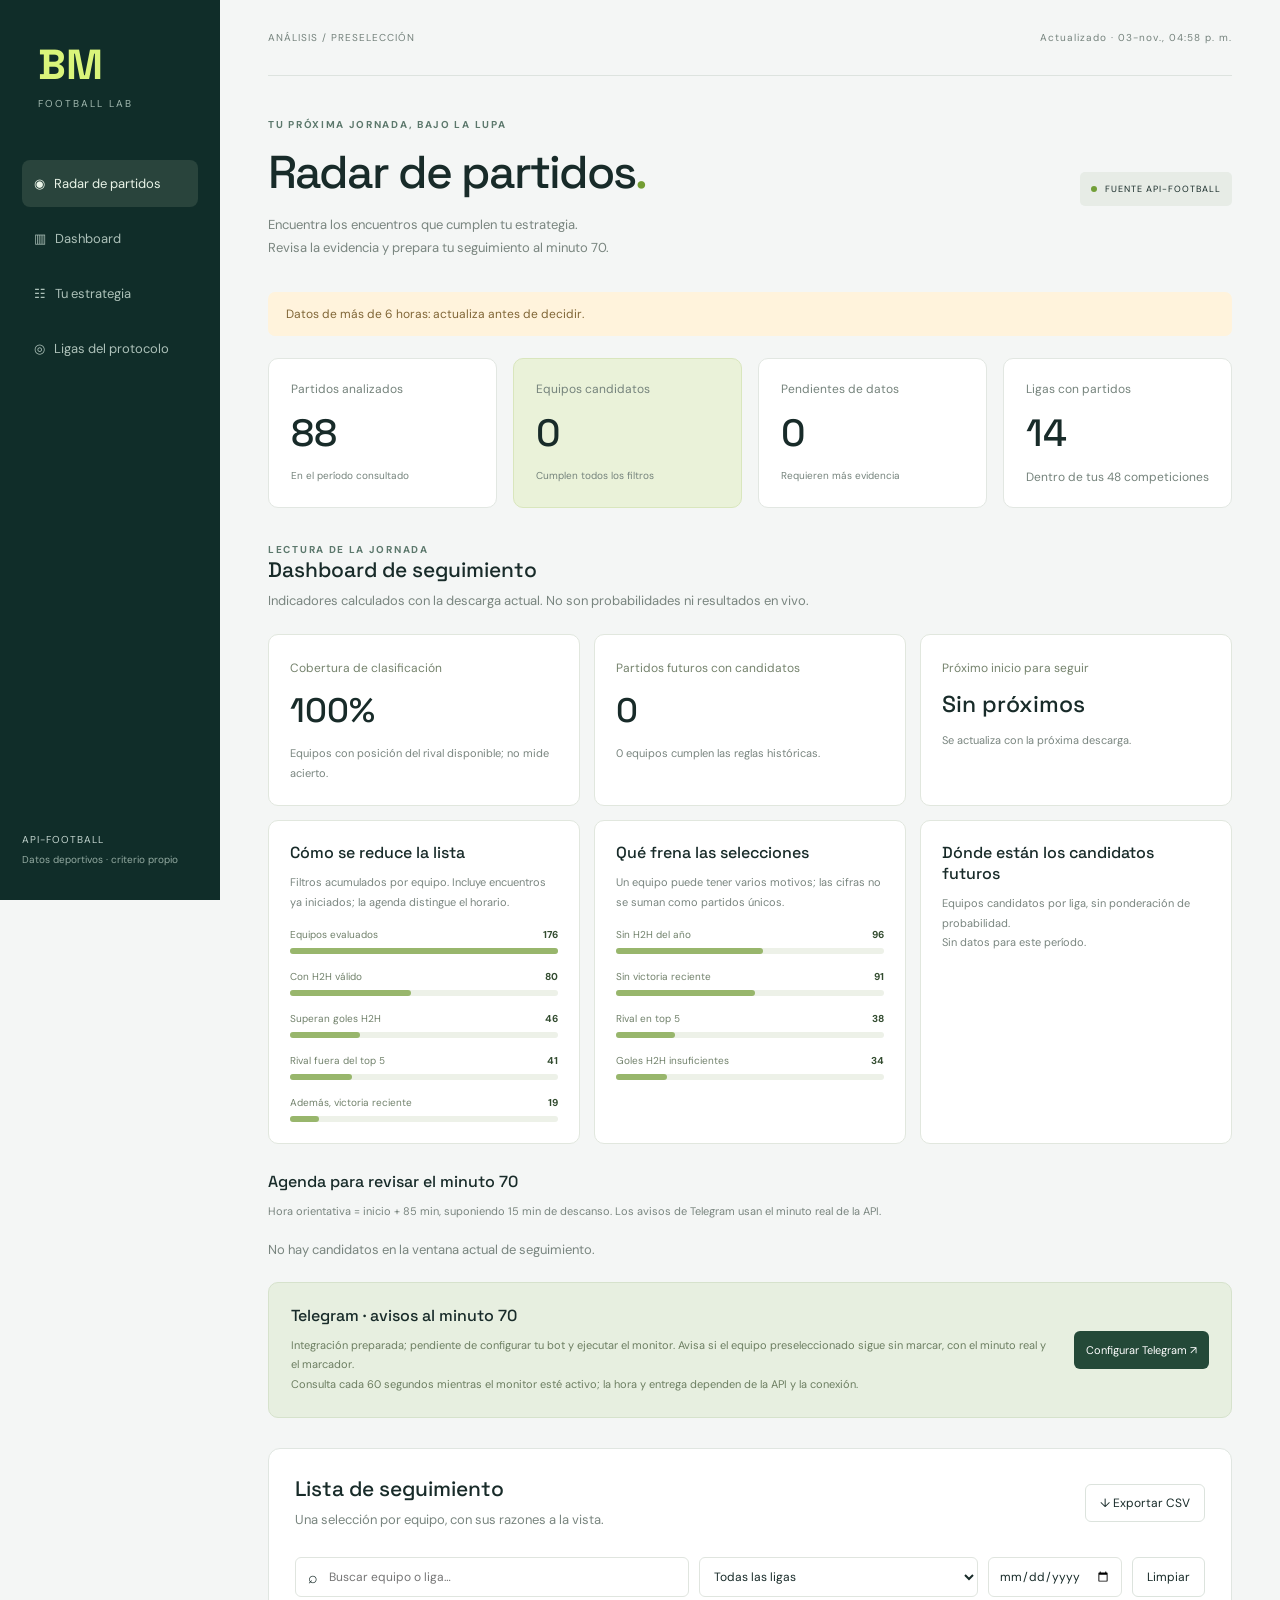
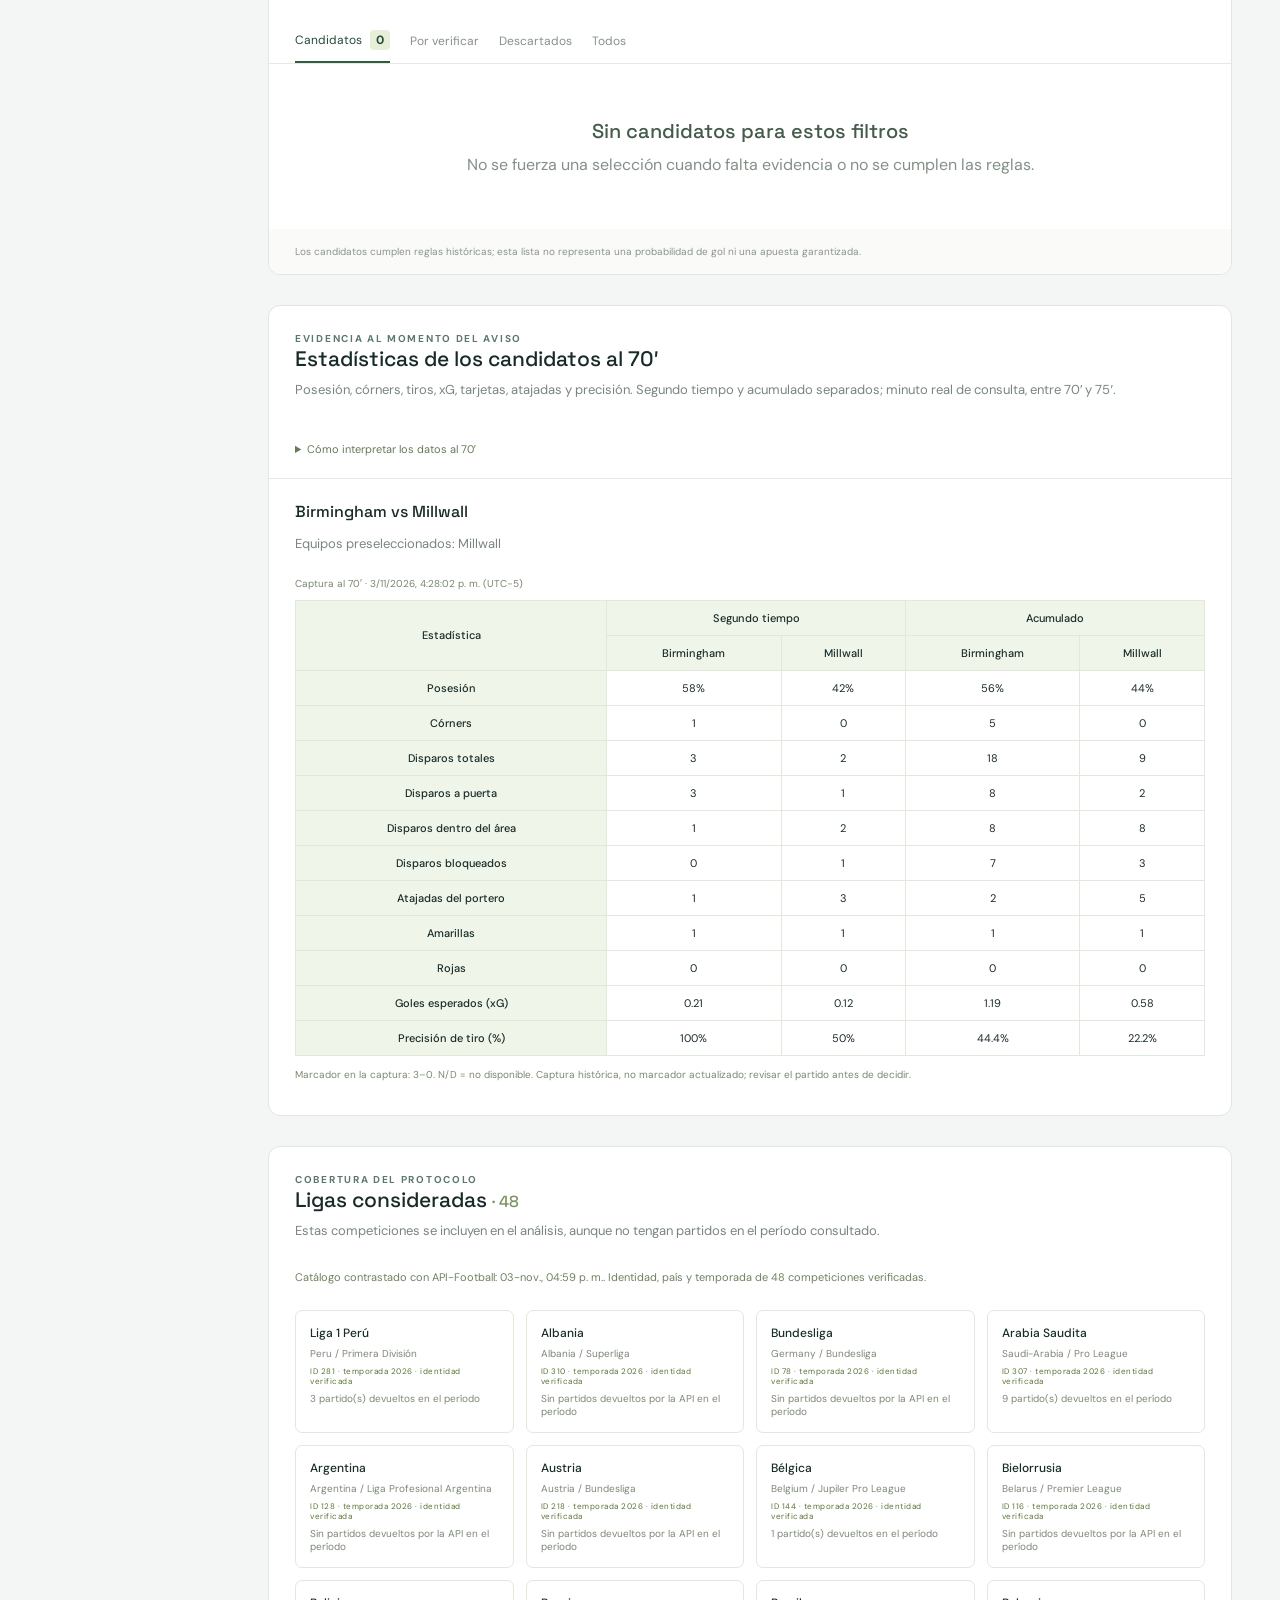
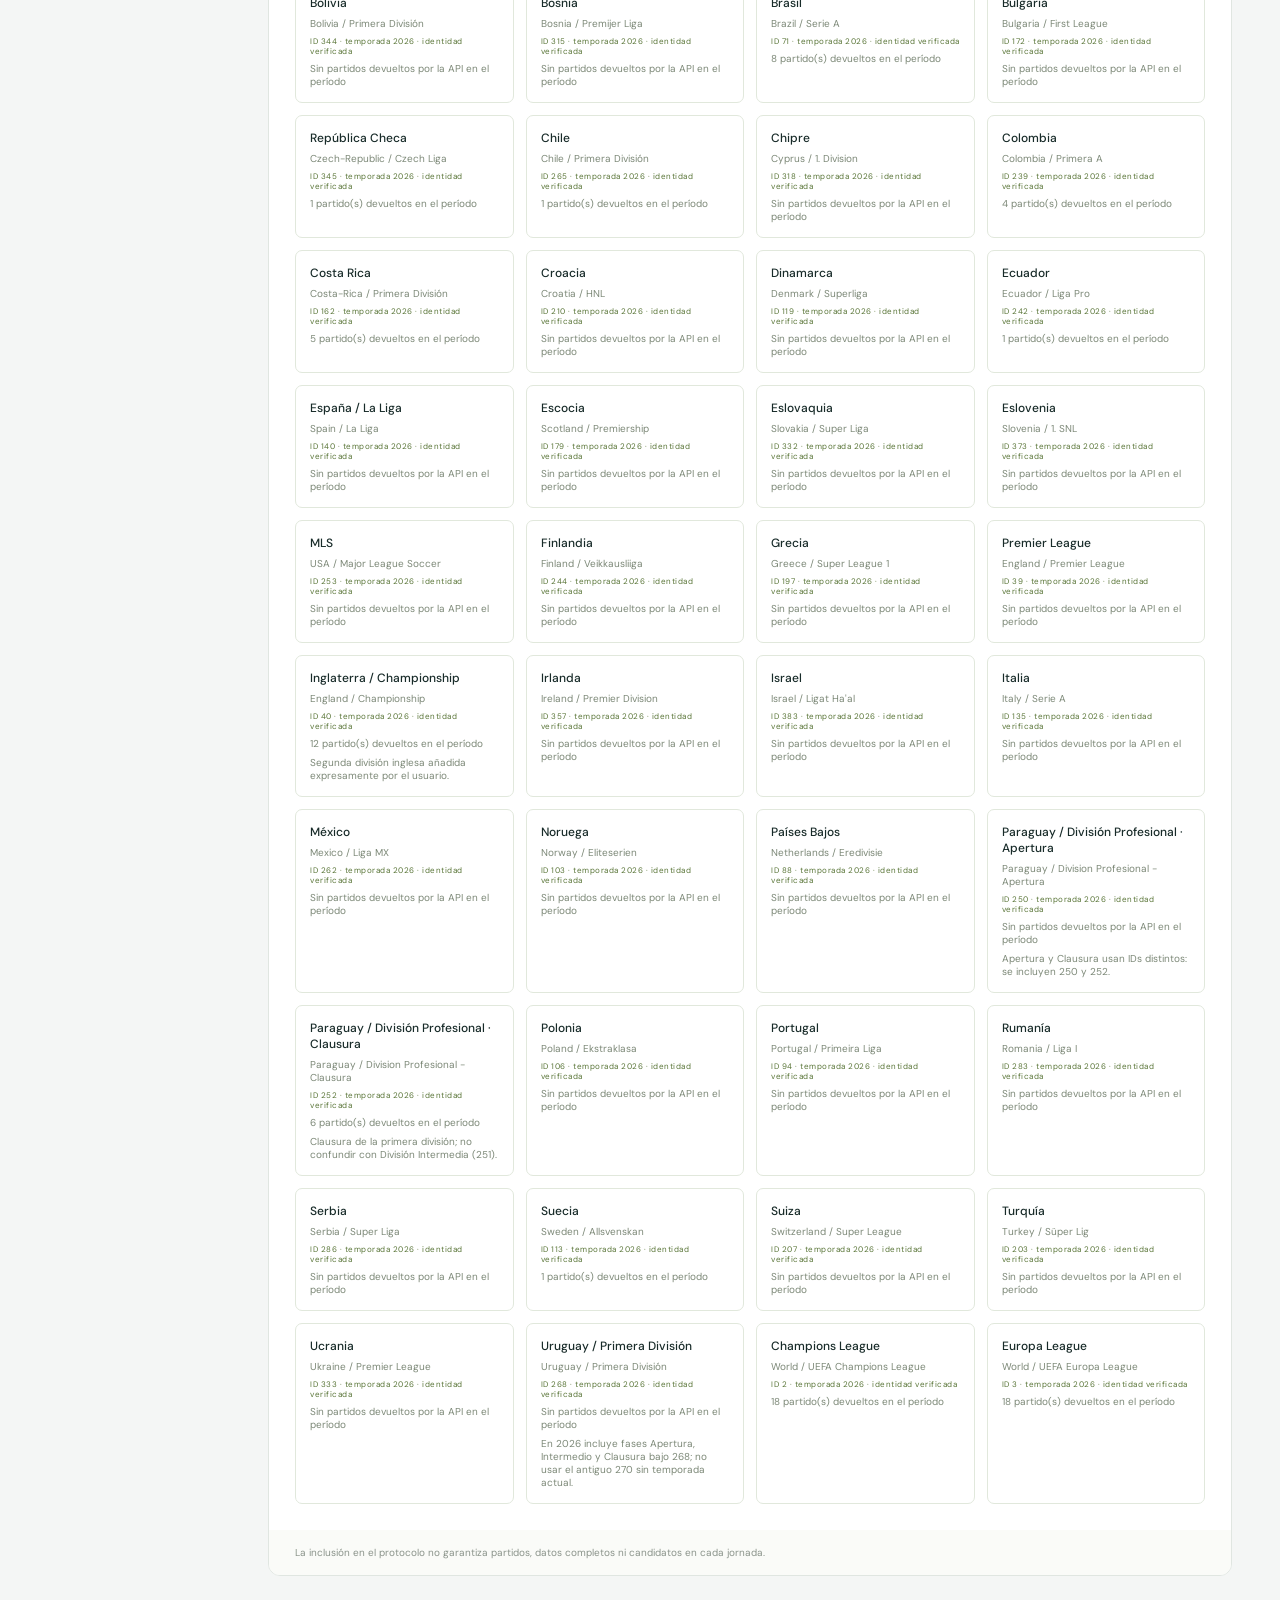
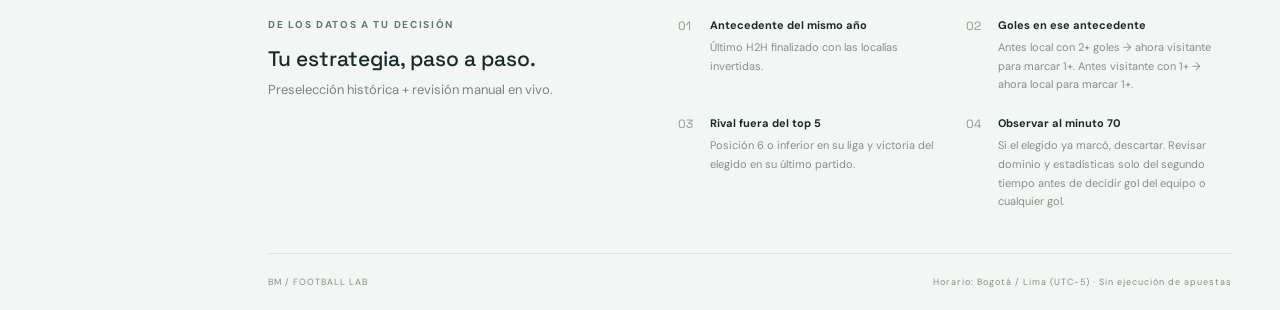
==== commit 101c010d: "Auditar todas las ligas y completar Clausura de primera división paraguaya" ====
--- a/index.html
+++ b/index.html
@@ -1,3 +1,3 @@
 <!doctype html>
-<html lang="es"><head><meta charset="utf-8"><meta name="viewport" content="width=device-width,initial-scale=1"><title>BM · Radar de partidos</title><link rel="stylesheet" href="styles.css?v=extended70"></head>
-<body><aside><a class="brand" href="./">BM<span>FOOTBALL LAB</span></a><div class="nav active">◉ &nbsp; Radar de partidos</div><a class="nav" href="#insights">▥ &nbsp; Dashboard</a><a class="nav" href="#method">☷ &nbsp; Tu estrategia</a><a class="nav" href="#protocol-leagues">◎ &nbsp; Ligas del protocolo</a><div class="aside-bottom">API-FOOTBALL<br><span>Datos deportivos · criterio propio</span></div></aside><main><header><span>ANÁLISIS / PRESELECCIÓN</span><span id="updated">Cargando datos…</span></header><section class="hero"><div><div class="eyebrow">TU PRÓXIMA JORNADA, BAJO LA LUPA</div><h1>Radar de partidos<span>.</span></h1><p>Encuentra los encuentros que cumplen tu estrategia.<br>Revisa la evidencia y prepara tu seguimiento al minuto 70.</p></div><div class="live-label"><i></i> FUENTE API-FOOTBALL</div></section><div id="notice" role="status"></div><section class="stats"><article><span>Partidos analizados</span><strong id="total">—</strong><small>En el período consultado</small></article><article class="highlight"><span>Equipos candidatos</span><strong id="candidates">—</strong><small>Cumplen todos los filtros</small></article><article><span>Pendientes de datos</span><strong id="pending">—</strong><small>Requieren más evidencia</small></article><article><span>Ligas con partidos</span><strong id="leagues">—</strong><small><span id="configured-count">Competiciones del protocolo</span></small></article></section><section id="insights" class="dashboard-section"><div class="panel-head"><div><div class="eyebrow">LECTURA DE LA JORNADA</div><h2>Dashboard de seguimiento</h2><p>Indicadores calculados con la descarga actual. No son probabilidades ni resultados en vivo.</p></div></div><div id="dashboard-content"></div><article class="telegram-panel"><div><h3>Telegram · avisos al minuto 70</h3><p>Integración preparada; pendiente de configurar tu bot y ejecutar el monitor. Avisa si el equipo preseleccionado sigue sin marcar, con el minuto real y el marcador.</p><p>Consulta cada 60 segundos mientras el monitor esté activo; la hora y entrega dependen de la API y la conexión.</p></div><a href="./TELEGRAM.md" target="_blank" class="setup-link">Configurar Telegram ↗</a></article></section><section class="panel"><div class="panel-head"><div><h2>Lista de seguimiento</h2><p>Una selección por equipo, con sus razones a la vista.</p></div><button id="export">↓ Exportar CSV</button></div><div class="filters"><label class="search">⌕ <input id="search" placeholder="Buscar equipo o liga…" aria-label="Buscar equipo o liga"></label><select id="league" aria-label="Liga"><option value="">Todas las ligas</option></select><input id="date" type="date" aria-label="Fecha del partido"><button id="clear">Limpiar</button></div><div class="tabs" role="group" aria-label="Estado de selección"><button data-status="candidate" class="selected">Candidatos <b id="count">0</b></button><button data-status="pending">Por verificar</button><button data-status="excluded">Descartados</button><button data-status="all">Todos</button></div><div id="results" aria-live="polite"></div><div class="footnote">Los candidatos cumplen reglas históricas; esta lista no representa una probabilidad de gol ni una apuesta garantizada.</div></section><section id="live70" class="panel live70-panel"><div class="panel-head"><div><div class="eyebrow">EVIDENCIA AL MOMENTO DEL AVISO</div><h2>Estadísticas de los candidatos al 70′</h2><p>Posesión, córners, tiros, xG, tarjetas, atajadas y precisión. Segundo tiempo y acumulado separados; minuto real de consulta, entre 70′ y 75′.</p></div></div><details class="metric-guide"><summary>Cómo interpretar los datos al 70′</summary><ul><li><b>Rojas:</b> una expulsión puede cambiar el equilibrio; revisa a qué equipo afecta.</li><li><b>Tiros dentro del área y xG:</b> aportan contexto sobre las ocasiones. xG describe la calidad estimada de los tiros ya realizados, no la probabilidad de un próximo gol.</li><li><b>Bloqueos y atajadas:</b> ayudan a distinguir tiros detenidos por defensas y por el portero. Una atajada del rival puede corresponder a un tiro a puerta del elegido.</li><li><b>Precisión:</b> tiros a puerta / tiros totales × 100. Con cero tiros o datos incoherentes aparece N/D. Pocos tiros pueden producir un porcentaje alto sin implicar dominio.</li><li><b>Segundo tiempo:</b> prioriza esta columna para tu estrategia. No se inventan datos ausentes ni se convierte una suma de indicadores en una probabilidad.</li></ul></details><div id="live70-captures">Cargando capturas…</div></section><section id="protocol-leagues" class="panel leagues-panel"><div class="panel-head"><div><div class="eyebrow">COBERTURA DEL PROTOCOLO</div><h2>Ligas consideradas <span id="league-total"></span></h2><p>Estas competiciones se incluyen en el análisis, aunque no tengan partidos en el período consultado.</p></div></div><div id="league-catalog" class="league-catalog" aria-live="polite">Cargando ligas…</div><div class="footnote">La inclusión en el protocolo no garantiza partidos, datos completos ni candidatos en cada jornada.</div></section><section id="method" class="method"><div><div class="eyebrow">DE LOS DATOS A TU DECISIÓN</div><h2>Tu estrategia, paso a paso.</h2><p>Preselección histórica + revisión manual en vivo.</p></div><ol><li><b>Antecedente del mismo año</b><span>Último H2H finalizado con las localías invertidas.</span></li><li><b>Goles en ese antecedente</b><span>Antes local con 2+ goles → ahora visitante para marcar 1+. Antes visitante con 1+ → ahora local para marcar 1+.</span></li><li><b>Rival fuera del top 5</b><span>Posición 6 o inferior en su liga y victoria del elegido en su último partido.</span></li><li><b>Observar al minuto 70</b><span>Si el elegido ya marcó, descartar. Revisar dominio y estadísticas solo del segundo tiempo antes de decidir gol del equipo o cualquier gol.</span></li></ol></section><footer>BM / FOOTBALL LAB <span>Horario: Bogotá / Lima (UTC−5) · Sin ejecución de apuestas</span></footer></main><script src="app.js?v=extended70" type="module"></script></body></html>
+<html lang="es"><head><meta charset="utf-8"><meta name="viewport" content="width=device-width,initial-scale=1"><title>BM · Radar de partidos</title><link rel="stylesheet" href="styles.css?v=leagueaudit48"></head>
+<body><aside><a class="brand" href="./">BM<span>FOOTBALL LAB</span></a><div class="nav active">◉ &nbsp; Radar de partidos</div><a class="nav" href="#insights">▥ &nbsp; Dashboard</a><a class="nav" href="#method">☷ &nbsp; Tu estrategia</a><a class="nav" href="#protocol-leagues">◎ &nbsp; Ligas del protocolo</a><div class="aside-bottom">API-FOOTBALL<br><span>Datos deportivos · criterio propio</span></div></aside><main><header><span>ANÁLISIS / PRESELECCIÓN</span><span id="updated">Cargando datos…</span></header><section class="hero"><div><div class="eyebrow">TU PRÓXIMA JORNADA, BAJO LA LUPA</div><h1>Radar de partidos<span>.</span></h1><p>Encuentra los encuentros que cumplen tu estrategia.<br>Revisa la evidencia y prepara tu seguimiento al minuto 70.</p></div><div class="live-label"><i></i> FUENTE API-FOOTBALL</div></section><div id="notice" role="status"></div><section class="stats"><article><span>Partidos analizados</span><strong id="total">—</strong><small>En el período consultado</small></article><article class="highlight"><span>Equipos candidatos</span><strong id="candidates">—</strong><small>Cumplen todos los filtros</small></article><article><span>Pendientes de datos</span><strong id="pending">—</strong><small>Requieren más evidencia</small></article><article><span>Ligas con partidos</span><strong id="leagues">—</strong><small><span id="configured-count">Competiciones del protocolo</span></small></article></section><section id="insights" class="dashboard-section"><div class="panel-head"><div><div class="eyebrow">LECTURA DE LA JORNADA</div><h2>Dashboard de seguimiento</h2><p>Indicadores calculados con la descarga actual. No son probabilidades ni resultados en vivo.</p></div></div><div id="dashboard-content"></div><article class="telegram-panel"><div><h3>Telegram · avisos al minuto 70</h3><p>Integración preparada; pendiente de configurar tu bot y ejecutar el monitor. Avisa si el equipo preseleccionado sigue sin marcar, con el minuto real y el marcador.</p><p>Consulta cada 60 segundos mientras el monitor esté activo; la hora y entrega dependen de la API y la conexión.</p></div><a href="./TELEGRAM.md" target="_blank" class="setup-link">Configurar Telegram ↗</a></article></section><section class="panel"><div class="panel-head"><div><h2>Lista de seguimiento</h2><p>Una selección por equipo, con sus razones a la vista.</p></div><button id="export">↓ Exportar CSV</button></div><div class="filters"><label class="search">⌕ <input id="search" placeholder="Buscar equipo o liga…" aria-label="Buscar equipo o liga"></label><select id="league" aria-label="Liga"><option value="">Todas las ligas</option></select><input id="date" type="date" aria-label="Fecha del partido"><button id="clear">Limpiar</button></div><div class="tabs" role="group" aria-label="Estado de selección"><button data-status="candidate" class="selected">Candidatos <b id="count">0</b></button><button data-status="pending">Por verificar</button><button data-status="excluded">Descartados</button><button data-status="all">Todos</button></div><div id="results" aria-live="polite"></div><div class="footnote">Los candidatos cumplen reglas históricas; esta lista no representa una probabilidad de gol ni una apuesta garantizada.</div></section><section id="live70" class="panel live70-panel"><div class="panel-head"><div><div class="eyebrow">EVIDENCIA AL MOMENTO DEL AVISO</div><h2>Estadísticas de los candidatos al 70′</h2><p>Posesión, córners, tiros, xG, tarjetas, atajadas y precisión. Segundo tiempo y acumulado separados; minuto real de consulta, entre 70′ y 75′.</p></div></div><details class="metric-guide"><summary>Cómo interpretar los datos al 70′</summary><ul><li><b>Rojas:</b> una expulsión puede cambiar el equilibrio; revisa a qué equipo afecta.</li><li><b>Tiros dentro del área y xG:</b> aportan contexto sobre las ocasiones. xG describe la calidad estimada de los tiros ya realizados, no la probabilidad de un próximo gol.</li><li><b>Bloqueos y atajadas:</b> ayudan a distinguir tiros detenidos por defensas y por el portero. Una atajada del rival puede corresponder a un tiro a puerta del elegido.</li><li><b>Precisión:</b> tiros a puerta / tiros totales × 100. Con cero tiros o datos incoherentes aparece N/D. Pocos tiros pueden producir un porcentaje alto sin implicar dominio.</li><li><b>Segundo tiempo:</b> prioriza esta columna para tu estrategia. No se inventan datos ausentes ni se convierte una suma de indicadores en una probabilidad.</li></ul></details><div id="live70-captures">Cargando capturas…</div></section><section id="protocol-leagues" class="panel leagues-panel"><div class="panel-head"><div><div class="eyebrow">COBERTURA DEL PROTOCOLO</div><h2>Ligas consideradas <span id="league-total"></span></h2><p>Estas competiciones se incluyen en el análisis, aunque no tengan partidos en el período consultado.</p></div></div><p id="league-audit-status" class="catalog-audit"></p><div id="league-catalog" class="league-catalog" aria-live="polite">Cargando ligas…</div><div class="footnote">La inclusión en el protocolo no garantiza partidos, datos completos ni candidatos en cada jornada.</div></section><section id="method" class="method"><div><div class="eyebrow">DE LOS DATOS A TU DECISIÓN</div><h2>Tu estrategia, paso a paso.</h2><p>Preselección histórica + revisión manual en vivo.</p></div><ol><li><b>Antecedente del mismo año</b><span>Último H2H finalizado con las localías invertidas.</span></li><li><b>Goles en ese antecedente</b><span>Antes local con 2+ goles → ahora visitante para marcar 1+. Antes visitante con 1+ → ahora local para marcar 1+.</span></li><li><b>Rival fuera del top 5</b><span>Posición 6 o inferior en su liga y victoria del elegido en su último partido.</span></li><li><b>Observar al minuto 70</b><span>Si el elegido ya marcó, descartar. Revisar dominio y estadísticas solo del segundo tiempo antes de decidir gol del equipo o cualquier gol.</span></li></ol></section><footer>BM / FOOTBALL LAB <span>Horario: Bogotá / Lima (UTC−5) · Sin ejecución de apuestas</span></footer></main><script src="app.js?v=leagueaudit48" type="module"></script></body></html>
--- a/styles.css
+++ b/styles.css
@@ -1,4 +1,5 @@
 @import url('https://fonts.googleapis.com/css2?family=DM+Sans:wght@400;500;600;700&family=Space+Grotesk:wght@400;500;600;700&display=swap');
+.catalog-audit{padding:0 26px 22px;font-size:11px;color:#6e825f}
 .metric-guide{padding:0 26px 18px;color:#657b57;font-size:11px;line-height:1.8}.metric-guide li{margin:9px 0}.live70-warning{background:#fff1d8;border-left:3px solid #ce9943;padding:12px;font-size:11px;color:#896322}
 .live70-panel{margin-top:30px}.live70-capture{padding:22px 26px;border-top:1px solid #e3e9de}.live70-table-wrap{overflow-x:auto;margin-top:12px}.live70-table{width:100%;border-collapse:collapse;font-size:11px;min-width:440px}.live70-table caption{text-align:left;font-size:10px;color:#77866e;padding:10px 0}.live70-table th,.live70-table td{padding:10px;border:1px solid #e2e8db;text-align:center}.live70-table th{background:#f0f5e9;font-weight:500}.live70-note{font-size:10px;line-height:1.7;color:#7a8972;padding:10px 0}#live70-captures>.live70-note{padding:0 26px 24px}
 .dashboard-section{scroll-margin-top:20px;margin:0 0 30px}.dashboard-section>.panel-head{padding:5px 0 22px}.insight-grid{display:grid;grid-template-columns:repeat(3,1fr);gap:14px}.insight-card{background:white;border:1px solid #e1e7de;border-radius:10px;padding:21px}.insight-card>span{font-size:12px;color:#75836d}.insight-card strong{display:block;font:500 34px 'Space Grotesk';margin:12px 0}.insight-card .small-value{font-size:23px}.insight-card p{font-size:11px}.analysis-grid{display:grid;grid-template-columns:repeat(3,1fr);gap:14px;margin-top:14px}h3{font:500 16px 'Space Grotesk';margin:0 0 10px}.metric-row{margin-top:16px}.metric-row>div:first-child{display:flex;justify-content:space-between;gap:10px;font-size:10px;color:#71816b}.metric-row b{color:#324b2f}.bar-track{height:6px;background:#edf1e8;border-radius:5px;margin-top:7px}.bar-track i{display:block;height:100%;background:#98b66c;border-radius:5px}.agenda-header{margin:27px 0 16px}.agenda-header p{font-size:11px}.agenda-list{display:grid;grid-template-columns:1fr 1fr;gap:10px}.agenda-list article{display:flex;justify-content:space-between;gap:15px;padding:15px;background:white;border:1px solid #e1e7de;border-radius:7px;font-size:11px}.agenda-list article>div{display:grid;gap:5px}.agenda-list span{font-size:10px;color:#809078}.telegram-panel{margin-top:20px;background:#e7efe0;border:1px solid #d6e2cc;border-radius:10px;padding:22px;display:flex;align-items:center;gap:20px}.telegram-panel p{font-size:11px;color:#6c7e61}.setup-link{padding:12px;background:#244938;color:white;text-decoration:none;border-radius:6px;font-size:11px;white-space:nowrap}@media(max-width:1000px){.analysis-grid{grid-template-columns:1fr}.agenda-list{grid-template-columns:1fr}}@media(max-width:650px){.insight-grid{grid-template-columns:1fr}.telegram-panel{align-items:flex-start;flex-direction:column}}
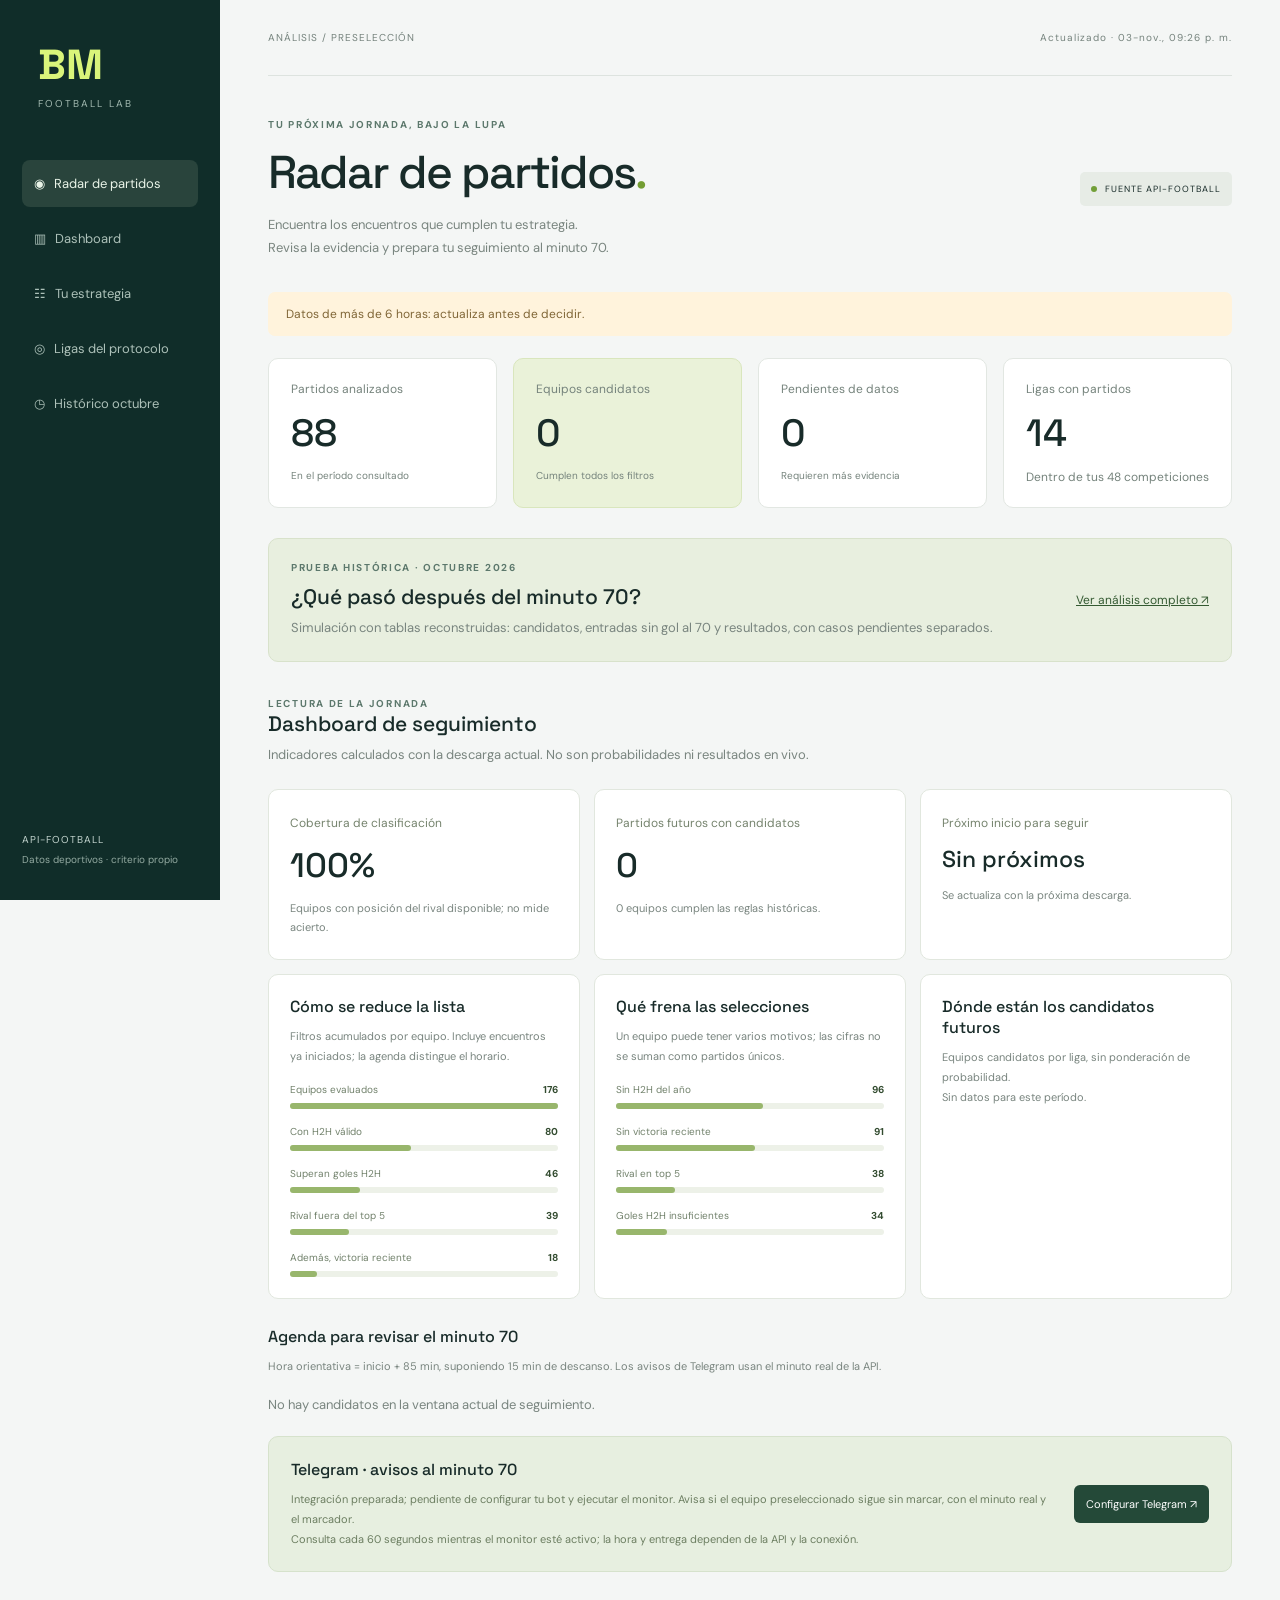
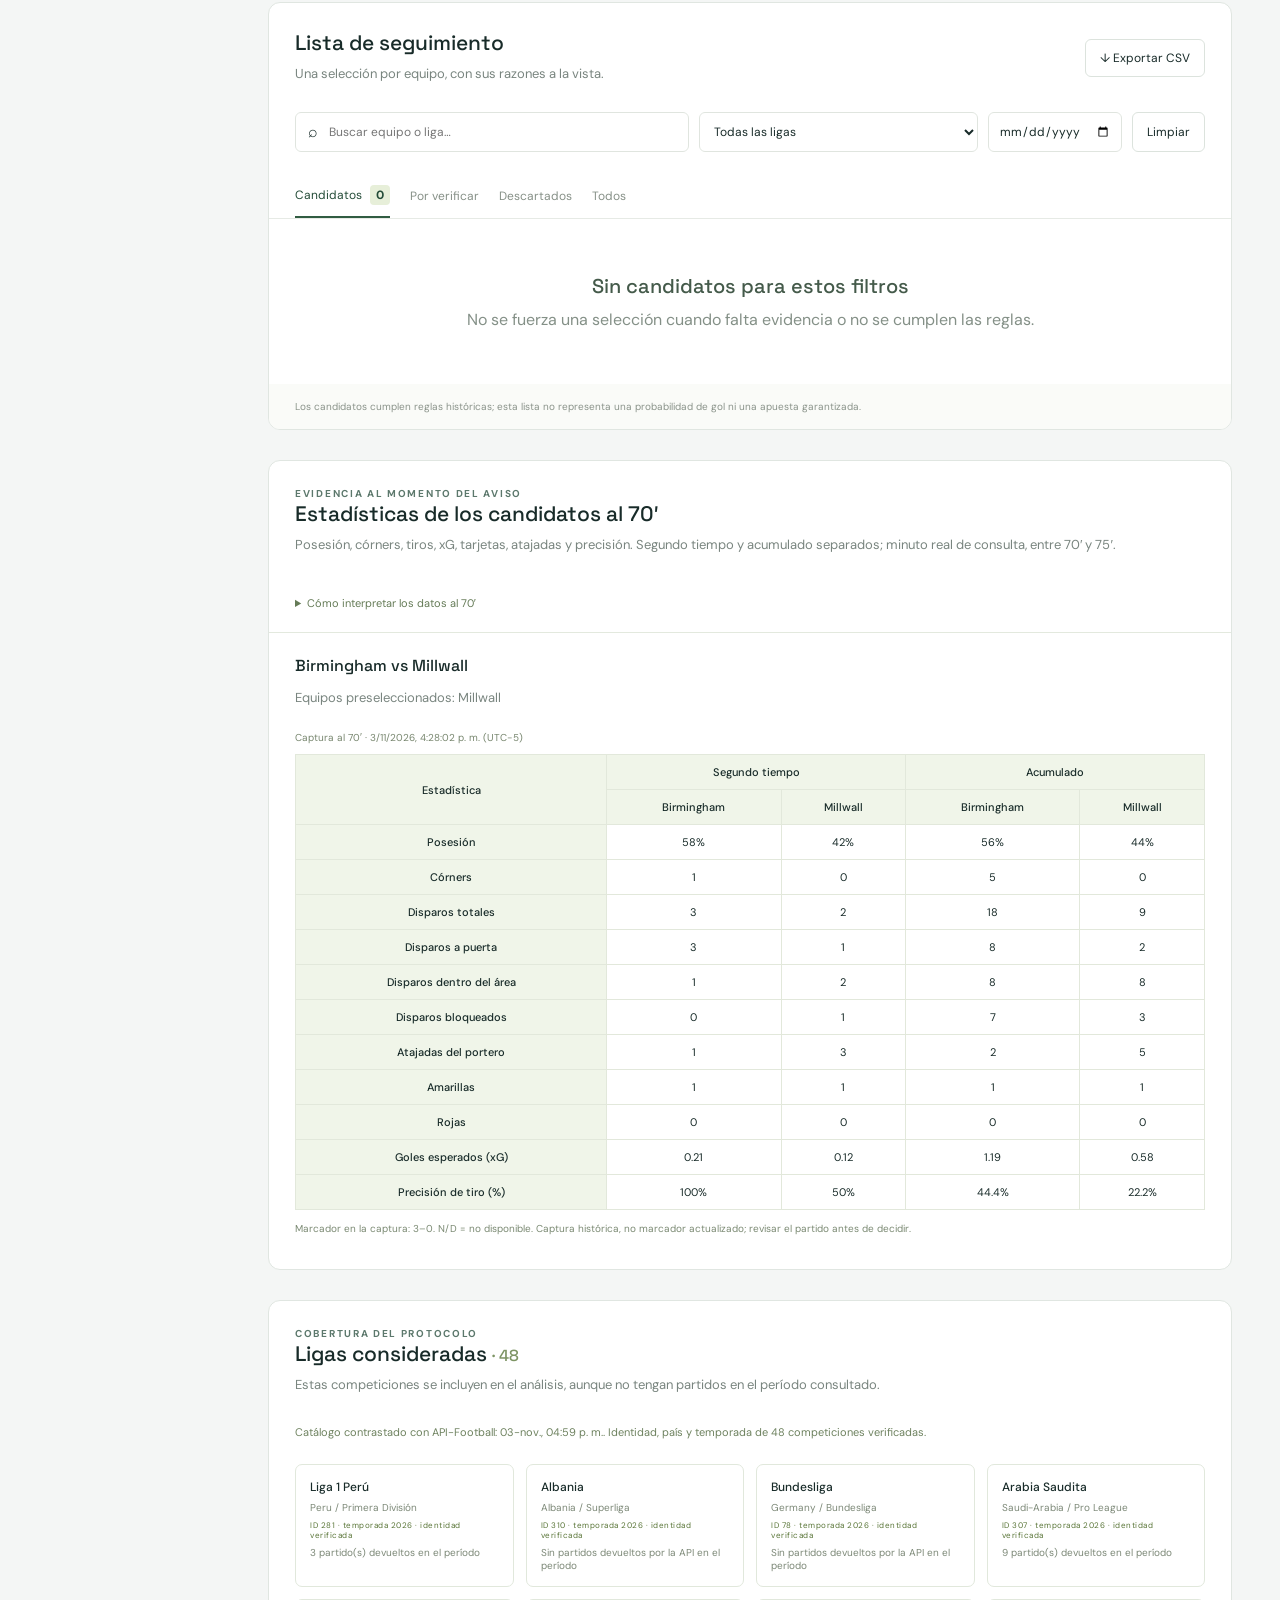
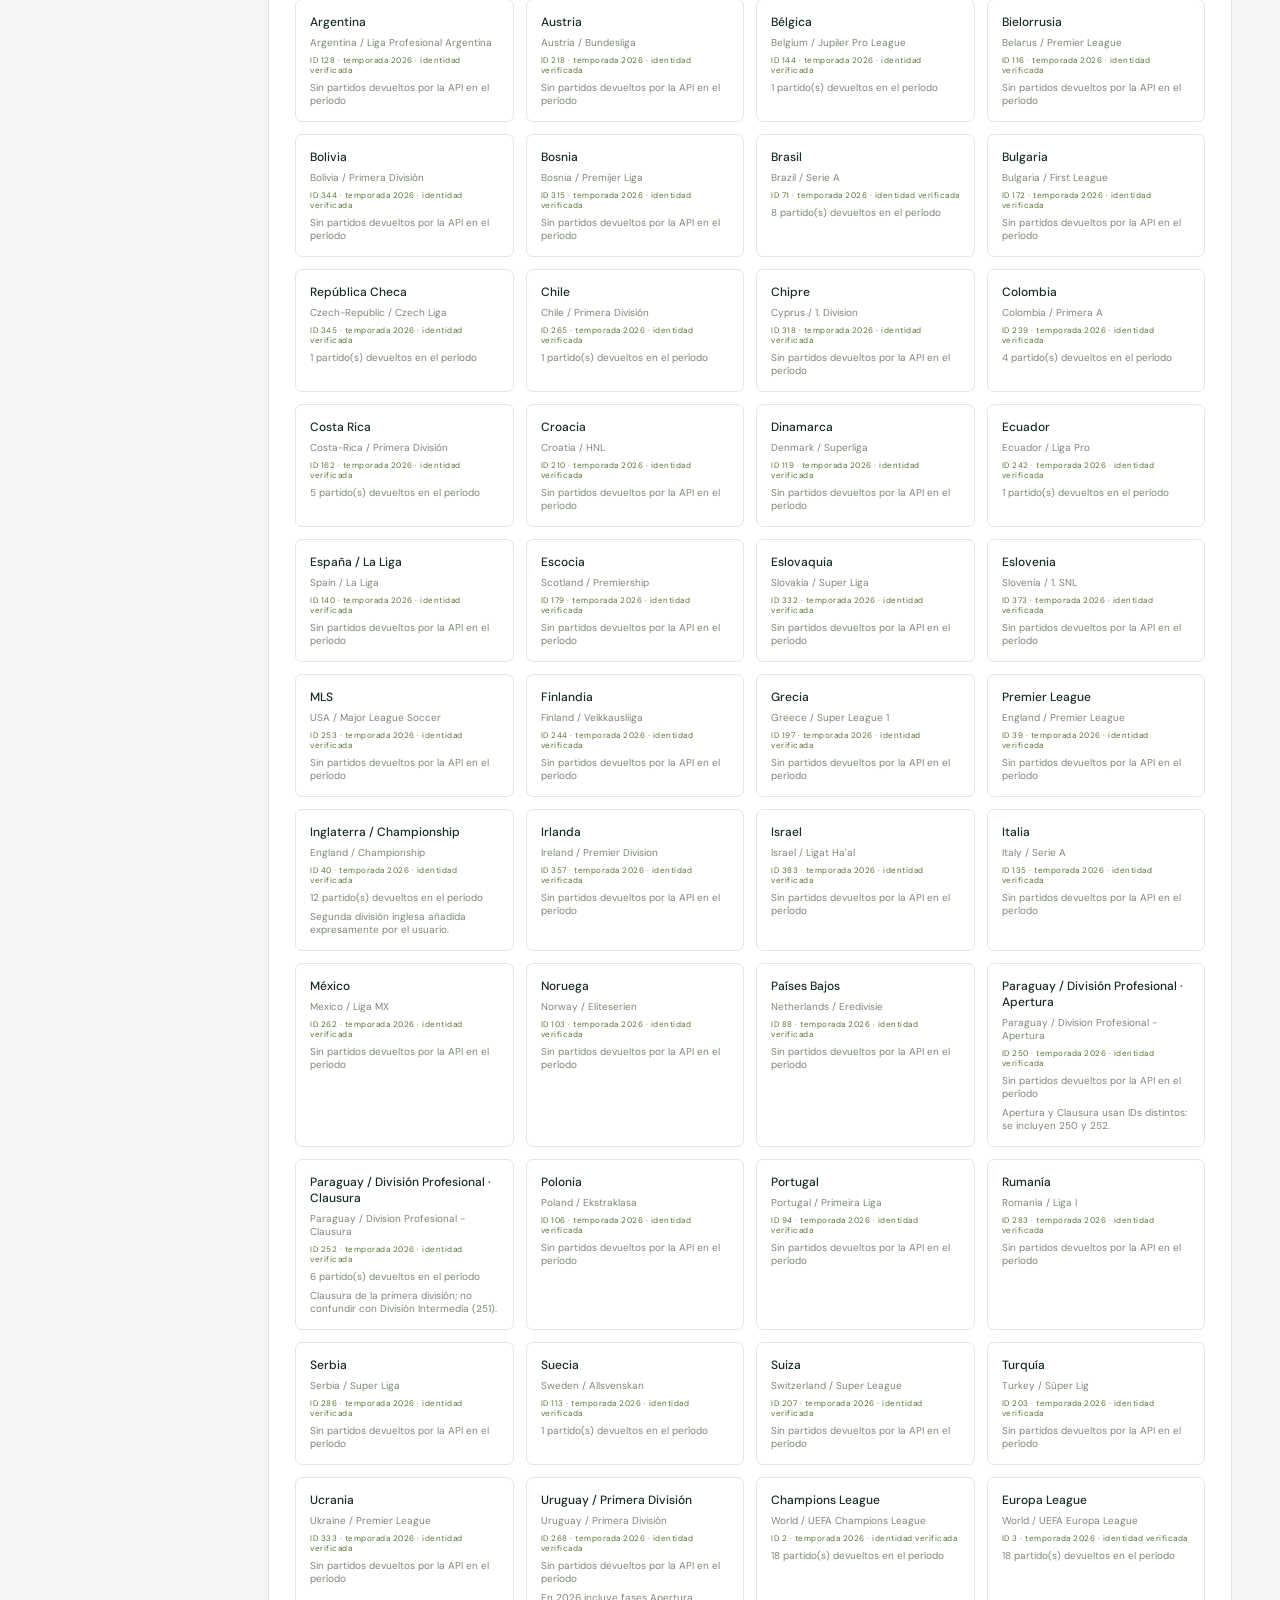
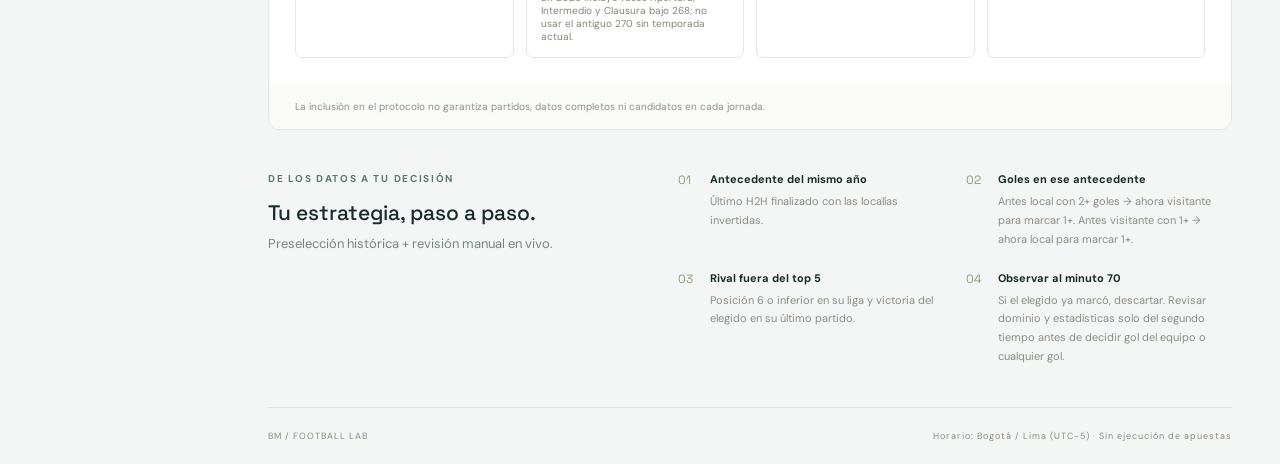
==== commit fa501888: "Publicar simulación histórica de octubre con entrada al minuto 70" ====
--- a/index.html
+++ b/index.html
@@ -1,3 +1,3 @@
 <!doctype html>
-<html lang="es"><head><meta charset="utf-8"><meta name="viewport" content="width=device-width,initial-scale=1"><title>BM · Radar de partidos</title><link rel="stylesheet" href="styles.css?v=leagueaudit48"></head>
-<body><aside><a class="brand" href="./">BM<span>FOOTBALL LAB</span></a><div class="nav active">◉ &nbsp; Radar de partidos</div><a class="nav" href="#insights">▥ &nbsp; Dashboard</a><a class="nav" href="#method">☷ &nbsp; Tu estrategia</a><a class="nav" href="#protocol-leagues">◎ &nbsp; Ligas del protocolo</a><div class="aside-bottom">API-FOOTBALL<br><span>Datos deportivos · criterio propio</span></div></aside><main><header><span>ANÁLISIS / PRESELECCIÓN</span><span id="updated">Cargando datos…</span></header><section class="hero"><div><div class="eyebrow">TU PRÓXIMA JORNADA, BAJO LA LUPA</div><h1>Radar de partidos<span>.</span></h1><p>Encuentra los encuentros que cumplen tu estrategia.<br>Revisa la evidencia y prepara tu seguimiento al minuto 70.</p></div><div class="live-label"><i></i> FUENTE API-FOOTBALL</div></section><div id="notice" role="status"></div><section class="stats"><article><span>Partidos analizados</span><strong id="total">—</strong><small>En el período consultado</small></article><article class="highlight"><span>Equipos candidatos</span><strong id="candidates">—</strong><small>Cumplen todos los filtros</small></article><article><span>Pendientes de datos</span><strong id="pending">—</strong><small>Requieren más evidencia</small></article><article><span>Ligas con partidos</span><strong id="leagues">—</strong><small><span id="configured-count">Competiciones del protocolo</span></small></article></section><section id="insights" class="dashboard-section"><div class="panel-head"><div><div class="eyebrow">LECTURA DE LA JORNADA</div><h2>Dashboard de seguimiento</h2><p>Indicadores calculados con la descarga actual. No son probabilidades ni resultados en vivo.</p></div></div><div id="dashboard-content"></div><article class="telegram-panel"><div><h3>Telegram · avisos al minuto 70</h3><p>Integración preparada; pendiente de configurar tu bot y ejecutar el monitor. Avisa si el equipo preseleccionado sigue sin marcar, con el minuto real y el marcador.</p><p>Consulta cada 60 segundos mientras el monitor esté activo; la hora y entrega dependen de la API y la conexión.</p></div><a href="./TELEGRAM.md" target="_blank" class="setup-link">Configurar Telegram ↗</a></article></section><section class="panel"><div class="panel-head"><div><h2>Lista de seguimiento</h2><p>Una selección por equipo, con sus razones a la vista.</p></div><button id="export">↓ Exportar CSV</button></div><div class="filters"><label class="search">⌕ <input id="search" placeholder="Buscar equipo o liga…" aria-label="Buscar equipo o liga"></label><select id="league" aria-label="Liga"><option value="">Todas las ligas</option></select><input id="date" type="date" aria-label="Fecha del partido"><button id="clear">Limpiar</button></div><div class="tabs" role="group" aria-label="Estado de selección"><button data-status="candidate" class="selected">Candidatos <b id="count">0</b></button><button data-status="pending">Por verificar</button><button data-status="excluded">Descartados</button><button data-status="all">Todos</button></div><div id="results" aria-live="polite"></div><div class="footnote">Los candidatos cumplen reglas históricas; esta lista no representa una probabilidad de gol ni una apuesta garantizada.</div></section><section id="live70" class="panel live70-panel"><div class="panel-head"><div><div class="eyebrow">EVIDENCIA AL MOMENTO DEL AVISO</div><h2>Estadísticas de los candidatos al 70′</h2><p>Posesión, córners, tiros, xG, tarjetas, atajadas y precisión. Segundo tiempo y acumulado separados; minuto real de consulta, entre 70′ y 75′.</p></div></div><details class="metric-guide"><summary>Cómo interpretar los datos al 70′</summary><ul><li><b>Rojas:</b> una expulsión puede cambiar el equilibrio; revisa a qué equipo afecta.</li><li><b>Tiros dentro del área y xG:</b> aportan contexto sobre las ocasiones. xG describe la calidad estimada de los tiros ya realizados, no la probabilidad de un próximo gol.</li><li><b>Bloqueos y atajadas:</b> ayudan a distinguir tiros detenidos por defensas y por el portero. Una atajada del rival puede corresponder a un tiro a puerta del elegido.</li><li><b>Precisión:</b> tiros a puerta / tiros totales × 100. Con cero tiros o datos incoherentes aparece N/D. Pocos tiros pueden producir un porcentaje alto sin implicar dominio.</li><li><b>Segundo tiempo:</b> prioriza esta columna para tu estrategia. No se inventan datos ausentes ni se convierte una suma de indicadores en una probabilidad.</li></ul></details><div id="live70-captures">Cargando capturas…</div></section><section id="protocol-leagues" class="panel leagues-panel"><div class="panel-head"><div><div class="eyebrow">COBERTURA DEL PROTOCOLO</div><h2>Ligas consideradas <span id="league-total"></span></h2><p>Estas competiciones se incluyen en el análisis, aunque no tengan partidos en el período consultado.</p></div></div><p id="league-audit-status" class="catalog-audit"></p><div id="league-catalog" class="league-catalog" aria-live="polite">Cargando ligas…</div><div class="footnote">La inclusión en el protocolo no garantiza partidos, datos completos ni candidatos en cada jornada.</div></section><section id="method" class="method"><div><div class="eyebrow">DE LOS DATOS A TU DECISIÓN</div><h2>Tu estrategia, paso a paso.</h2><p>Preselección histórica + revisión manual en vivo.</p></div><ol><li><b>Antecedente del mismo año</b><span>Último H2H finalizado con las localías invertidas.</span></li><li><b>Goles en ese antecedente</b><span>Antes local con 2+ goles → ahora visitante para marcar 1+. Antes visitante con 1+ → ahora local para marcar 1+.</span></li><li><b>Rival fuera del top 5</b><span>Posición 6 o inferior en su liga y victoria del elegido en su último partido.</span></li><li><b>Observar al minuto 70</b><span>Si el elegido ya marcó, descartar. Revisar dominio y estadísticas solo del segundo tiempo antes de decidir gol del equipo o cualquier gol.</span></li></ol></section><footer>BM / FOOTBALL LAB <span>Horario: Bogotá / Lima (UTC−5) · Sin ejecución de apuestas</span></footer></main><script src="app.js?v=leagueaudit48" type="module"></script></body></html>
+<html lang="es"><head><meta charset="utf-8"><meta name="viewport" content="width=device-width,initial-scale=1"><title>BM · Radar de partidos</title><link rel="stylesheet" href="styles.css?v=october2026"></head>
+<body><aside><a class="brand" href="./">BM<span>FOOTBALL LAB</span></a><div class="nav active">◉ &nbsp; Radar de partidos</div><a class="nav" href="#insights">▥ &nbsp; Dashboard</a><a class="nav" href="#method">☷ &nbsp; Tu estrategia</a><a class="nav" href="#protocol-leagues">◎ &nbsp; Ligas del protocolo</a><a class="nav" href="./reports/october-2026/">◷ &nbsp; Histórico octubre</a><div class="aside-bottom">API-FOOTBALL<br><span>Datos deportivos · criterio propio</span></div></aside><main><header><span>ANÁLISIS / PRESELECCIÓN</span><span id="updated">Cargando datos…</span></header><section class="hero"><div><div class="eyebrow">TU PRÓXIMA JORNADA, BAJO LA LUPA</div><h1>Radar de partidos<span>.</span></h1><p>Encuentra los encuentros que cumplen tu estrategia.<br>Revisa la evidencia y prepara tu seguimiento al minuto 70.</p></div><div class="live-label"><i></i> FUENTE API-FOOTBALL</div></section><div id="notice" role="status"></div><section class="stats"><article><span>Partidos analizados</span><strong id="total">—</strong><small>En el período consultado</small></article><article class="highlight"><span>Equipos candidatos</span><strong id="candidates">—</strong><small>Cumplen todos los filtros</small></article><article><span>Pendientes de datos</span><strong id="pending">—</strong><small>Requieren más evidencia</small></article><article><span>Ligas con partidos</span><strong id="leagues">—</strong><small><span id="configured-count">Competiciones del protocolo</span></small></article></section><section class="history-banner"><div><div class="eyebrow">PRUEBA HISTÓRICA · OCTUBRE 2026</div><h2>¿Qué pasó después del minuto 70?</h2><p>Simulación con tablas reconstruidas: candidatos, entradas sin gol al 70 y resultados, con casos pendientes separados.</p></div><a href="./reports/october-2026/">Ver análisis completo ↗</a></section><section id="insights" class="dashboard-section"><div class="panel-head"><div><div class="eyebrow">LECTURA DE LA JORNADA</div><h2>Dashboard de seguimiento</h2><p>Indicadores calculados con la descarga actual. No son probabilidades ni resultados en vivo.</p></div></div><div id="dashboard-content"></div><article class="telegram-panel"><div><h3>Telegram · avisos al minuto 70</h3><p>Integración preparada; pendiente de configurar tu bot y ejecutar el monitor. Avisa si el equipo preseleccionado sigue sin marcar, con el minuto real y el marcador.</p><p>Consulta cada 60 segundos mientras el monitor esté activo; la hora y entrega dependen de la API y la conexión.</p></div><a href="./TELEGRAM.md" target="_blank" class="setup-link">Configurar Telegram ↗</a></article></section><section class="panel"><div class="panel-head"><div><h2>Lista de seguimiento</h2><p>Una selección por equipo, con sus razones a la vista.</p></div><button id="export">↓ Exportar CSV</button></div><div class="filters"><label class="search">⌕ <input id="search" placeholder="Buscar equipo o liga…" aria-label="Buscar equipo o liga"></label><select id="league" aria-label="Liga"><option value="">Todas las ligas</option></select><input id="date" type="date" aria-label="Fecha del partido"><button id="clear">Limpiar</button></div><div class="tabs" role="group" aria-label="Estado de selección"><button data-status="candidate" class="selected">Candidatos <b id="count">0</b></button><button data-status="pending">Por verificar</button><button data-status="excluded">Descartados</button><button data-status="all">Todos</button></div><div id="results" aria-live="polite"></div><div class="footnote">Los candidatos cumplen reglas históricas; esta lista no representa una probabilidad de gol ni una apuesta garantizada.</div></section><section id="live70" class="panel live70-panel"><div class="panel-head"><div><div class="eyebrow">EVIDENCIA AL MOMENTO DEL AVISO</div><h2>Estadísticas de los candidatos al 70′</h2><p>Posesión, córners, tiros, xG, tarjetas, atajadas y precisión. Segundo tiempo y acumulado separados; minuto real de consulta, entre 70′ y 75′.</p></div></div><details class="metric-guide"><summary>Cómo interpretar los datos al 70′</summary><ul><li><b>Rojas:</b> una expulsión puede cambiar el equilibrio; revisa a qué equipo afecta.</li><li><b>Tiros dentro del área y xG:</b> aportan contexto sobre las ocasiones. xG describe la calidad estimada de los tiros ya realizados, no la probabilidad de un próximo gol.</li><li><b>Bloqueos y atajadas:</b> ayudan a distinguir tiros detenidos por defensas y por el portero. Una atajada del rival puede corresponder a un tiro a puerta del elegido.</li><li><b>Precisión:</b> tiros a puerta / tiros totales × 100. Con cero tiros o datos incoherentes aparece N/D. Pocos tiros pueden producir un porcentaje alto sin implicar dominio.</li><li><b>Segundo tiempo:</b> prioriza esta columna para tu estrategia. No se inventan datos ausentes ni se convierte una suma de indicadores en una probabilidad.</li></ul></details><div id="live70-captures">Cargando capturas…</div></section><section id="protocol-leagues" class="panel leagues-panel"><div class="panel-head"><div><div class="eyebrow">COBERTURA DEL PROTOCOLO</div><h2>Ligas consideradas <span id="league-total"></span></h2><p>Estas competiciones se incluyen en el análisis, aunque no tengan partidos en el período consultado.</p></div></div><p id="league-audit-status" class="catalog-audit"></p><div id="league-catalog" class="league-catalog" aria-live="polite">Cargando ligas…</div><div class="footnote">La inclusión en el protocolo no garantiza partidos, datos completos ni candidatos en cada jornada.</div></section><section id="method" class="method"><div><div class="eyebrow">DE LOS DATOS A TU DECISIÓN</div><h2>Tu estrategia, paso a paso.</h2><p>Preselección histórica + revisión manual en vivo.</p></div><ol><li><b>Antecedente del mismo año</b><span>Último H2H finalizado con las localías invertidas.</span></li><li><b>Goles en ese antecedente</b><span>Antes local con 2+ goles → ahora visitante para marcar 1+. Antes visitante con 1+ → ahora local para marcar 1+.</span></li><li><b>Rival fuera del top 5</b><span>Posición 6 o inferior en su liga y victoria del elegido en su último partido.</span></li><li><b>Observar al minuto 70</b><span>Si el elegido ya marcó, descartar. Revisar dominio y estadísticas solo del segundo tiempo antes de decidir gol del equipo o cualquier gol.</span></li></ol></section><footer>BM / FOOTBALL LAB <span>Horario: Bogotá / Lima (UTC−5) · Sin ejecución de apuestas</span></footer></main><script src="app.js?v=october2026" type="module"></script></body></html>
--- a/styles.css
+++ b/styles.css
@@ -1,4 +1,5 @@
 @import url('https://fonts.googleapis.com/css2?family=DM+Sans:wght@400;500;600;700&family=Space+Grotesk:wght@400;500;600;700&display=swap');
+.history-banner{display:flex;justify-content:space-between;align-items:center;gap:22px;background:#e8efdf;border:1px solid #d8e2cb;border-radius:10px;padding:22px;margin-bottom:30px}.history-banner h2{margin-top:9px}.history-banner a{color:#345a32;white-space:nowrap;font-size:12px}@media(max-width:650px){.history-banner{display:block}.history-banner a{display:inline-block;margin-top:14px}}
 .catalog-audit{padding:0 26px 22px;font-size:11px;color:#6e825f}
 .metric-guide{padding:0 26px 18px;color:#657b57;font-size:11px;line-height:1.8}.metric-guide li{margin:9px 0}.live70-warning{background:#fff1d8;border-left:3px solid #ce9943;padding:12px;font-size:11px;color:#896322}
 .live70-panel{margin-top:30px}.live70-capture{padding:22px 26px;border-top:1px solid #e3e9de}.live70-table-wrap{overflow-x:auto;margin-top:12px}.live70-table{width:100%;border-collapse:collapse;font-size:11px;min-width:440px}.live70-table caption{text-align:left;font-size:10px;color:#77866e;padding:10px 0}.live70-table th,.live70-table td{padding:10px;border:1px solid #e2e8db;text-align:center}.live70-table th{background:#f0f5e9;font-weight:500}.live70-note{font-size:10px;line-height:1.7;color:#7a8972;padding:10px 0}#live70-captures>.live70-note{padding:0 26px 24px}
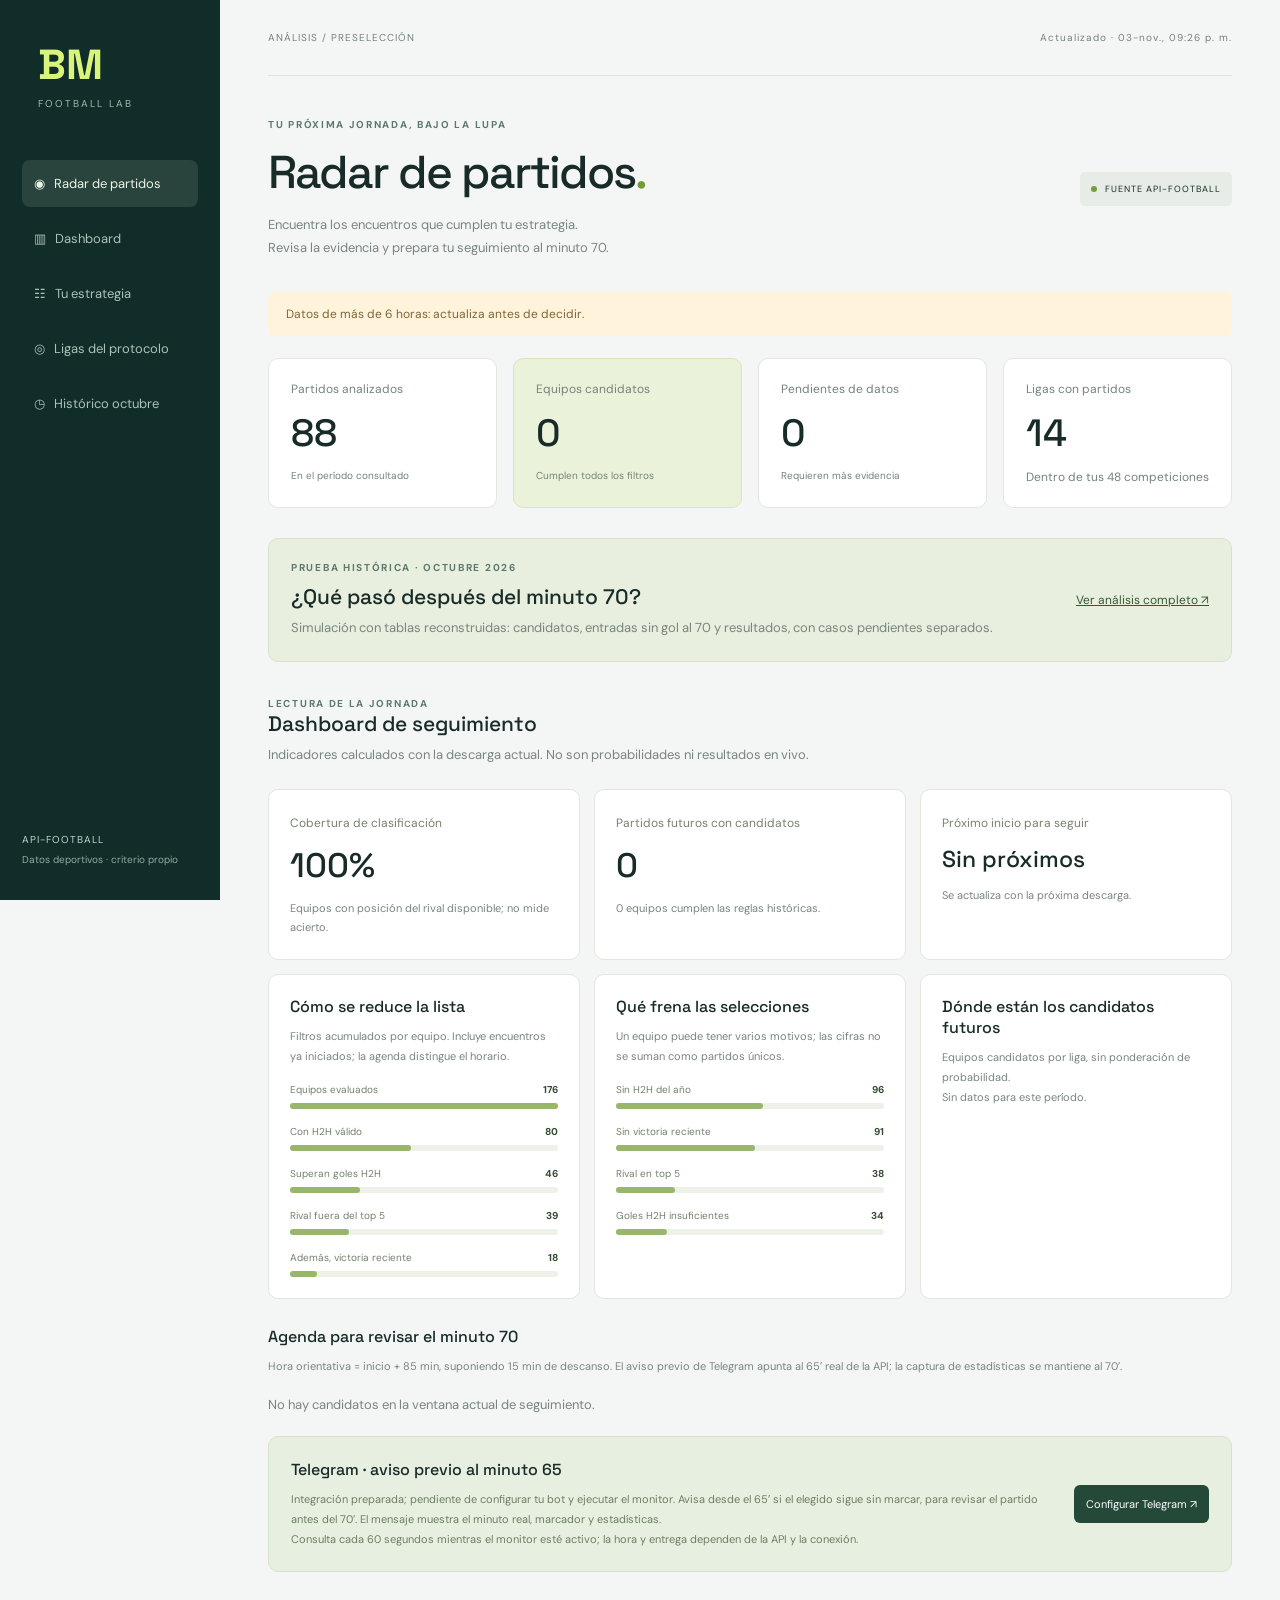
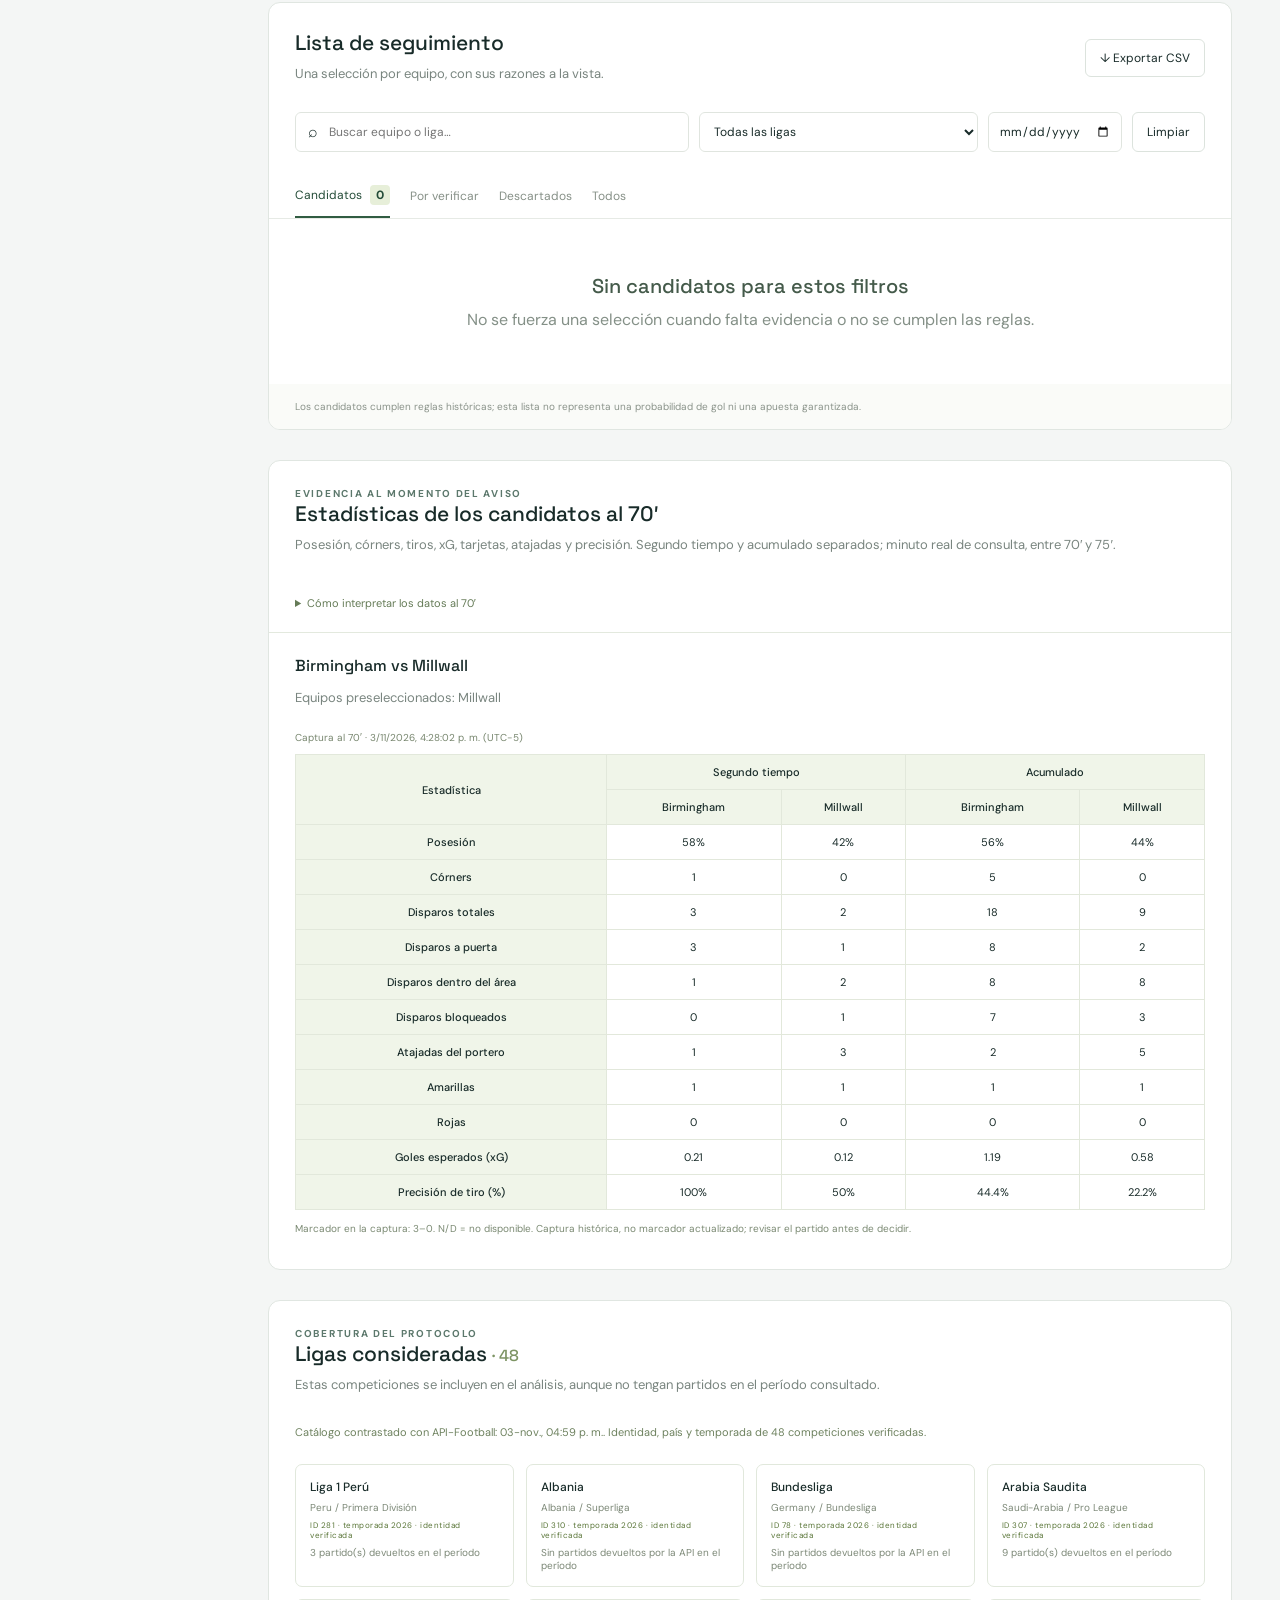
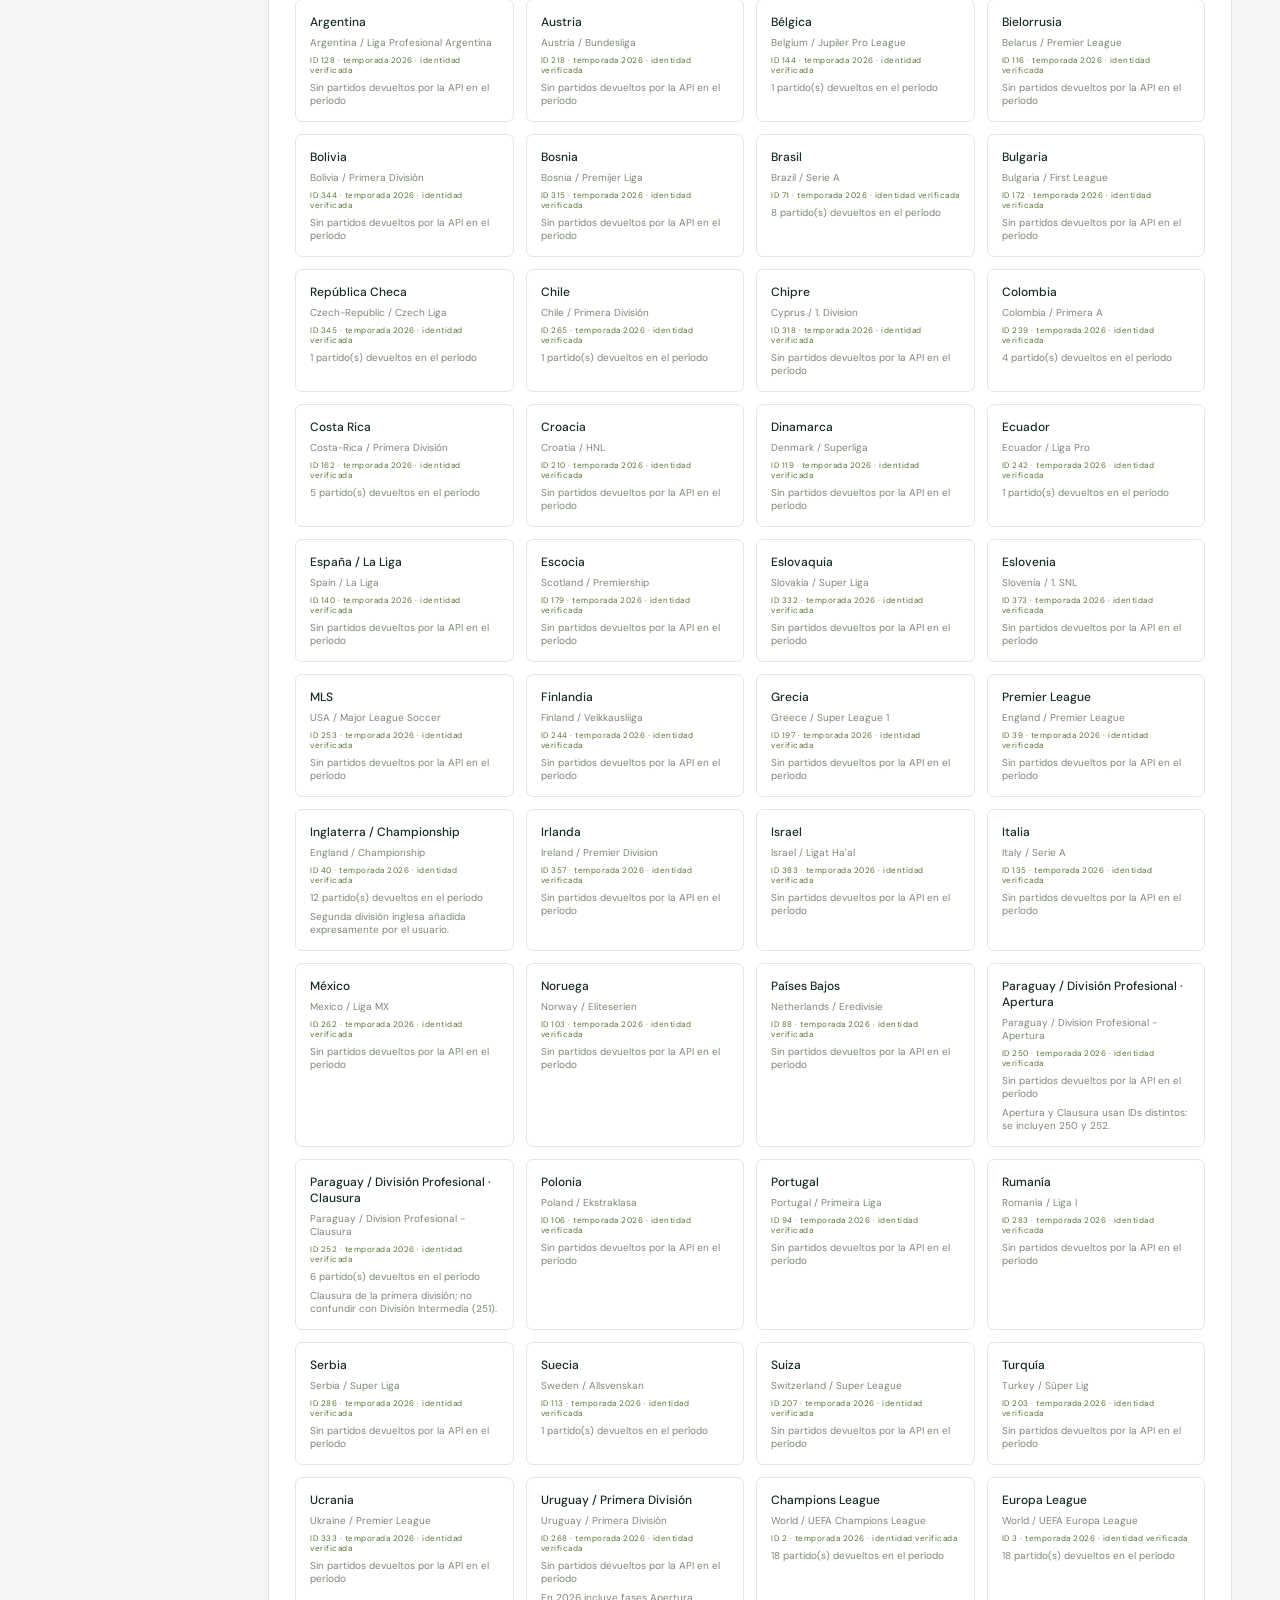
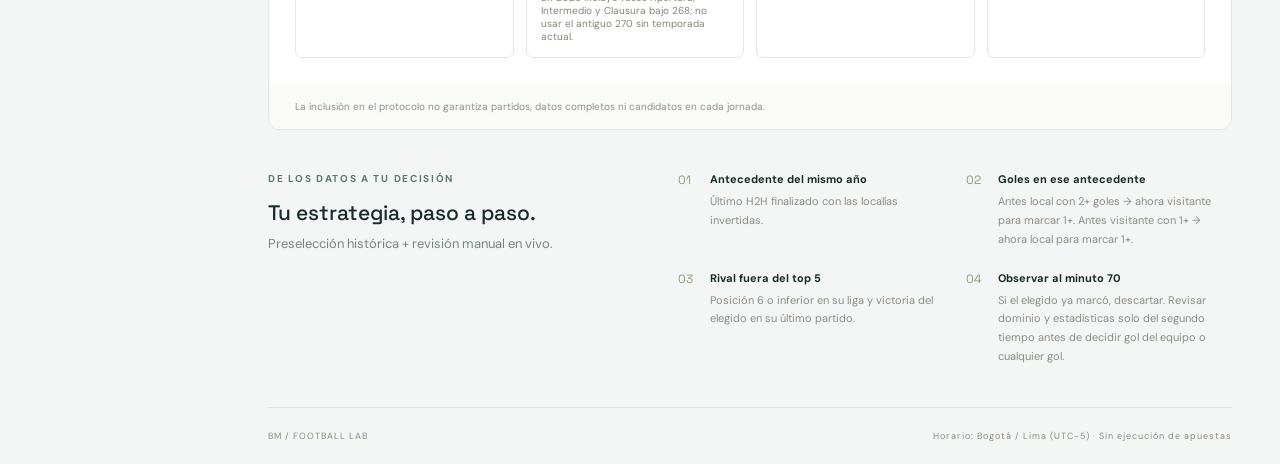
==== commit e3a90dd2: "Adelantar aviso Telegram al minuto 65 y facilitar configuración local" ====
--- a/index.html
+++ b/index.html
@@ -1,3 +1,3 @@
 <!doctype html>
-<html lang="es"><head><meta charset="utf-8"><meta name="viewport" content="width=device-width,initial-scale=1"><title>BM · Radar de partidos</title><link rel="stylesheet" href="styles.css?v=october2026"></head>
-<body><aside><a class="brand" href="./">BM<span>FOOTBALL LAB</span></a><div class="nav active">◉ &nbsp; Radar de partidos</div><a class="nav" href="#insights">▥ &nbsp; Dashboard</a><a class="nav" href="#method">☷ &nbsp; Tu estrategia</a><a class="nav" href="#protocol-leagues">◎ &nbsp; Ligas del protocolo</a><a class="nav" href="./reports/october-2026/">◷ &nbsp; Histórico octubre</a><div class="aside-bottom">API-FOOTBALL<br><span>Datos deportivos · criterio propio</span></div></aside><main><header><span>ANÁLISIS / PRESELECCIÓN</span><span id="updated">Cargando datos…</span></header><section class="hero"><div><div class="eyebrow">TU PRÓXIMA JORNADA, BAJO LA LUPA</div><h1>Radar de partidos<span>.</span></h1><p>Encuentra los encuentros que cumplen tu estrategia.<br>Revisa la evidencia y prepara tu seguimiento al minuto 70.</p></div><div class="live-label"><i></i> FUENTE API-FOOTBALL</div></section><div id="notice" role="status"></div><section class="stats"><article><span>Partidos analizados</span><strong id="total">—</strong><small>En el período consultado</small></article><article class="highlight"><span>Equipos candidatos</span><strong id="candidates">—</strong><small>Cumplen todos los filtros</small></article><article><span>Pendientes de datos</span><strong id="pending">—</strong><small>Requieren más evidencia</small></article><article><span>Ligas con partidos</span><strong id="leagues">—</strong><small><span id="configured-count">Competiciones del protocolo</span></small></article></section><section class="history-banner"><div><div class="eyebrow">PRUEBA HISTÓRICA · OCTUBRE 2026</div><h2>¿Qué pasó después del minuto 70?</h2><p>Simulación con tablas reconstruidas: candidatos, entradas sin gol al 70 y resultados, con casos pendientes separados.</p></div><a href="./reports/october-2026/">Ver análisis completo ↗</a></section><section id="insights" class="dashboard-section"><div class="panel-head"><div><div class="eyebrow">LECTURA DE LA JORNADA</div><h2>Dashboard de seguimiento</h2><p>Indicadores calculados con la descarga actual. No son probabilidades ni resultados en vivo.</p></div></div><div id="dashboard-content"></div><article class="telegram-panel"><div><h3>Telegram · avisos al minuto 70</h3><p>Integración preparada; pendiente de configurar tu bot y ejecutar el monitor. Avisa si el equipo preseleccionado sigue sin marcar, con el minuto real y el marcador.</p><p>Consulta cada 60 segundos mientras el monitor esté activo; la hora y entrega dependen de la API y la conexión.</p></div><a href="./TELEGRAM.md" target="_blank" class="setup-link">Configurar Telegram ↗</a></article></section><section class="panel"><div class="panel-head"><div><h2>Lista de seguimiento</h2><p>Una selección por equipo, con sus razones a la vista.</p></div><button id="export">↓ Exportar CSV</button></div><div class="filters"><label class="search">⌕ <input id="search" placeholder="Buscar equipo o liga…" aria-label="Buscar equipo o liga"></label><select id="league" aria-label="Liga"><option value="">Todas las ligas</option></select><input id="date" type="date" aria-label="Fecha del partido"><button id="clear">Limpiar</button></div><div class="tabs" role="group" aria-label="Estado de selección"><button data-status="candidate" class="selected">Candidatos <b id="count">0</b></button><button data-status="pending">Por verificar</button><button data-status="excluded">Descartados</button><button data-status="all">Todos</button></div><div id="results" aria-live="polite"></div><div class="footnote">Los candidatos cumplen reglas históricas; esta lista no representa una probabilidad de gol ni una apuesta garantizada.</div></section><section id="live70" class="panel live70-panel"><div class="panel-head"><div><div class="eyebrow">EVIDENCIA AL MOMENTO DEL AVISO</div><h2>Estadísticas de los candidatos al 70′</h2><p>Posesión, córners, tiros, xG, tarjetas, atajadas y precisión. Segundo tiempo y acumulado separados; minuto real de consulta, entre 70′ y 75′.</p></div></div><details class="metric-guide"><summary>Cómo interpretar los datos al 70′</summary><ul><li><b>Rojas:</b> una expulsión puede cambiar el equilibrio; revisa a qué equipo afecta.</li><li><b>Tiros dentro del área y xG:</b> aportan contexto sobre las ocasiones. xG describe la calidad estimada de los tiros ya realizados, no la probabilidad de un próximo gol.</li><li><b>Bloqueos y atajadas:</b> ayudan a distinguir tiros detenidos por defensas y por el portero. Una atajada del rival puede corresponder a un tiro a puerta del elegido.</li><li><b>Precisión:</b> tiros a puerta / tiros totales × 100. Con cero tiros o datos incoherentes aparece N/D. Pocos tiros pueden producir un porcentaje alto sin implicar dominio.</li><li><b>Segundo tiempo:</b> prioriza esta columna para tu estrategia. No se inventan datos ausentes ni se convierte una suma de indicadores en una probabilidad.</li></ul></details><div id="live70-captures">Cargando capturas…</div></section><section id="protocol-leagues" class="panel leagues-panel"><div class="panel-head"><div><div class="eyebrow">COBERTURA DEL PROTOCOLO</div><h2>Ligas consideradas <span id="league-total"></span></h2><p>Estas competiciones se incluyen en el análisis, aunque no tengan partidos en el período consultado.</p></div></div><p id="league-audit-status" class="catalog-audit"></p><div id="league-catalog" class="league-catalog" aria-live="polite">Cargando ligas…</div><div class="footnote">La inclusión en el protocolo no garantiza partidos, datos completos ni candidatos en cada jornada.</div></section><section id="method" class="method"><div><div class="eyebrow">DE LOS DATOS A TU DECISIÓN</div><h2>Tu estrategia, paso a paso.</h2><p>Preselección histórica + revisión manual en vivo.</p></div><ol><li><b>Antecedente del mismo año</b><span>Último H2H finalizado con las localías invertidas.</span></li><li><b>Goles en ese antecedente</b><span>Antes local con 2+ goles → ahora visitante para marcar 1+. Antes visitante con 1+ → ahora local para marcar 1+.</span></li><li><b>Rival fuera del top 5</b><span>Posición 6 o inferior en su liga y victoria del elegido en su último partido.</span></li><li><b>Observar al minuto 70</b><span>Si el elegido ya marcó, descartar. Revisar dominio y estadísticas solo del segundo tiempo antes de decidir gol del equipo o cualquier gol.</span></li></ol></section><footer>BM / FOOTBALL LAB <span>Horario: Bogotá / Lima (UTC−5) · Sin ejecución de apuestas</span></footer></main><script src="app.js?v=october2026" type="module"></script></body></html>
+<html lang="es"><head><meta charset="utf-8"><meta name="viewport" content="width=device-width,initial-scale=1"><title>BM · Radar de partidos</title><link rel="stylesheet" href="styles.css?v=notice65"></head>
+<body><aside><a class="brand" href="./">BM<span>FOOTBALL LAB</span></a><div class="nav active">◉ &nbsp; Radar de partidos</div><a class="nav" href="#insights">▥ &nbsp; Dashboard</a><a class="nav" href="#method">☷ &nbsp; Tu estrategia</a><a class="nav" href="#protocol-leagues">◎ &nbsp; Ligas del protocolo</a><a class="nav" href="./reports/october-2026/">◷ &nbsp; Histórico octubre</a><div class="aside-bottom">API-FOOTBALL<br><span>Datos deportivos · criterio propio</span></div></aside><main><header><span>ANÁLISIS / PRESELECCIÓN</span><span id="updated">Cargando datos…</span></header><section class="hero"><div><div class="eyebrow">TU PRÓXIMA JORNADA, BAJO LA LUPA</div><h1>Radar de partidos<span>.</span></h1><p>Encuentra los encuentros que cumplen tu estrategia.<br>Revisa la evidencia y prepara tu seguimiento al minuto 70.</p></div><div class="live-label"><i></i> FUENTE API-FOOTBALL</div></section><div id="notice" role="status"></div><section class="stats"><article><span>Partidos analizados</span><strong id="total">—</strong><small>En el período consultado</small></article><article class="highlight"><span>Equipos candidatos</span><strong id="candidates">—</strong><small>Cumplen todos los filtros</small></article><article><span>Pendientes de datos</span><strong id="pending">—</strong><small>Requieren más evidencia</small></article><article><span>Ligas con partidos</span><strong id="leagues">—</strong><small><span id="configured-count">Competiciones del protocolo</span></small></article></section><section class="history-banner"><div><div class="eyebrow">PRUEBA HISTÓRICA · OCTUBRE 2026</div><h2>¿Qué pasó después del minuto 70?</h2><p>Simulación con tablas reconstruidas: candidatos, entradas sin gol al 70 y resultados, con casos pendientes separados.</p></div><a href="./reports/october-2026/">Ver análisis completo ↗</a></section><section id="insights" class="dashboard-section"><div class="panel-head"><div><div class="eyebrow">LECTURA DE LA JORNADA</div><h2>Dashboard de seguimiento</h2><p>Indicadores calculados con la descarga actual. No son probabilidades ni resultados en vivo.</p></div></div><div id="dashboard-content"></div><article class="telegram-panel"><div><h3>Telegram · aviso previo al minuto 65</h3><p>Integración preparada; pendiente de configurar tu bot y ejecutar el monitor. Avisa desde el 65′ si el elegido sigue sin marcar, para revisar el partido antes del 70′. El mensaje muestra el minuto real, marcador y estadísticas.</p><p>Consulta cada 60 segundos mientras el monitor esté activo; la hora y entrega dependen de la API y la conexión.</p></div><a href="./TELEGRAM.md" target="_blank" class="setup-link">Configurar Telegram ↗</a></article></section><section class="panel"><div class="panel-head"><div><h2>Lista de seguimiento</h2><p>Una selección por equipo, con sus razones a la vista.</p></div><button id="export">↓ Exportar CSV</button></div><div class="filters"><label class="search">⌕ <input id="search" placeholder="Buscar equipo o liga…" aria-label="Buscar equipo o liga"></label><select id="league" aria-label="Liga"><option value="">Todas las ligas</option></select><input id="date" type="date" aria-label="Fecha del partido"><button id="clear">Limpiar</button></div><div class="tabs" role="group" aria-label="Estado de selección"><button data-status="candidate" class="selected">Candidatos <b id="count">0</b></button><button data-status="pending">Por verificar</button><button data-status="excluded">Descartados</button><button data-status="all">Todos</button></div><div id="results" aria-live="polite"></div><div class="footnote">Los candidatos cumplen reglas históricas; esta lista no representa una probabilidad de gol ni una apuesta garantizada.</div></section><section id="live70" class="panel live70-panel"><div class="panel-head"><div><div class="eyebrow">EVIDENCIA AL MOMENTO DEL AVISO</div><h2>Estadísticas de los candidatos al 70′</h2><p>Posesión, córners, tiros, xG, tarjetas, atajadas y precisión. Segundo tiempo y acumulado separados; minuto real de consulta, entre 70′ y 75′.</p></div></div><details class="metric-guide"><summary>Cómo interpretar los datos al 70′</summary><ul><li><b>Rojas:</b> una expulsión puede cambiar el equilibrio; revisa a qué equipo afecta.</li><li><b>Tiros dentro del área y xG:</b> aportan contexto sobre las ocasiones. xG describe la calidad estimada de los tiros ya realizados, no la probabilidad de un próximo gol.</li><li><b>Bloqueos y atajadas:</b> ayudan a distinguir tiros detenidos por defensas y por el portero. Una atajada del rival puede corresponder a un tiro a puerta del elegido.</li><li><b>Precisión:</b> tiros a puerta / tiros totales × 100. Con cero tiros o datos incoherentes aparece N/D. Pocos tiros pueden producir un porcentaje alto sin implicar dominio.</li><li><b>Segundo tiempo:</b> prioriza esta columna para tu estrategia. No se inventan datos ausentes ni se convierte una suma de indicadores en una probabilidad.</li></ul></details><div id="live70-captures">Cargando capturas…</div></section><section id="protocol-leagues" class="panel leagues-panel"><div class="panel-head"><div><div class="eyebrow">COBERTURA DEL PROTOCOLO</div><h2>Ligas consideradas <span id="league-total"></span></h2><p>Estas competiciones se incluyen en el análisis, aunque no tengan partidos en el período consultado.</p></div></div><p id="league-audit-status" class="catalog-audit"></p><div id="league-catalog" class="league-catalog" aria-live="polite">Cargando ligas…</div><div class="footnote">La inclusión en el protocolo no garantiza partidos, datos completos ni candidatos en cada jornada.</div></section><section id="method" class="method"><div><div class="eyebrow">DE LOS DATOS A TU DECISIÓN</div><h2>Tu estrategia, paso a paso.</h2><p>Preselección histórica + revisión manual en vivo.</p></div><ol><li><b>Antecedente del mismo año</b><span>Último H2H finalizado con las localías invertidas.</span></li><li><b>Goles en ese antecedente</b><span>Antes local con 2+ goles → ahora visitante para marcar 1+. Antes visitante con 1+ → ahora local para marcar 1+.</span></li><li><b>Rival fuera del top 5</b><span>Posición 6 o inferior en su liga y victoria del elegido en su último partido.</span></li><li><b>Observar al minuto 70</b><span>Si el elegido ya marcó, descartar. Revisar dominio y estadísticas solo del segundo tiempo antes de decidir gol del equipo o cualquier gol.</span></li></ol></section><footer>BM / FOOTBALL LAB <span>Horario: Bogotá / Lima (UTC−5) · Sin ejecución de apuestas</span></footer></main><script src="app.js?v=notice65" type="module"></script></body></html>
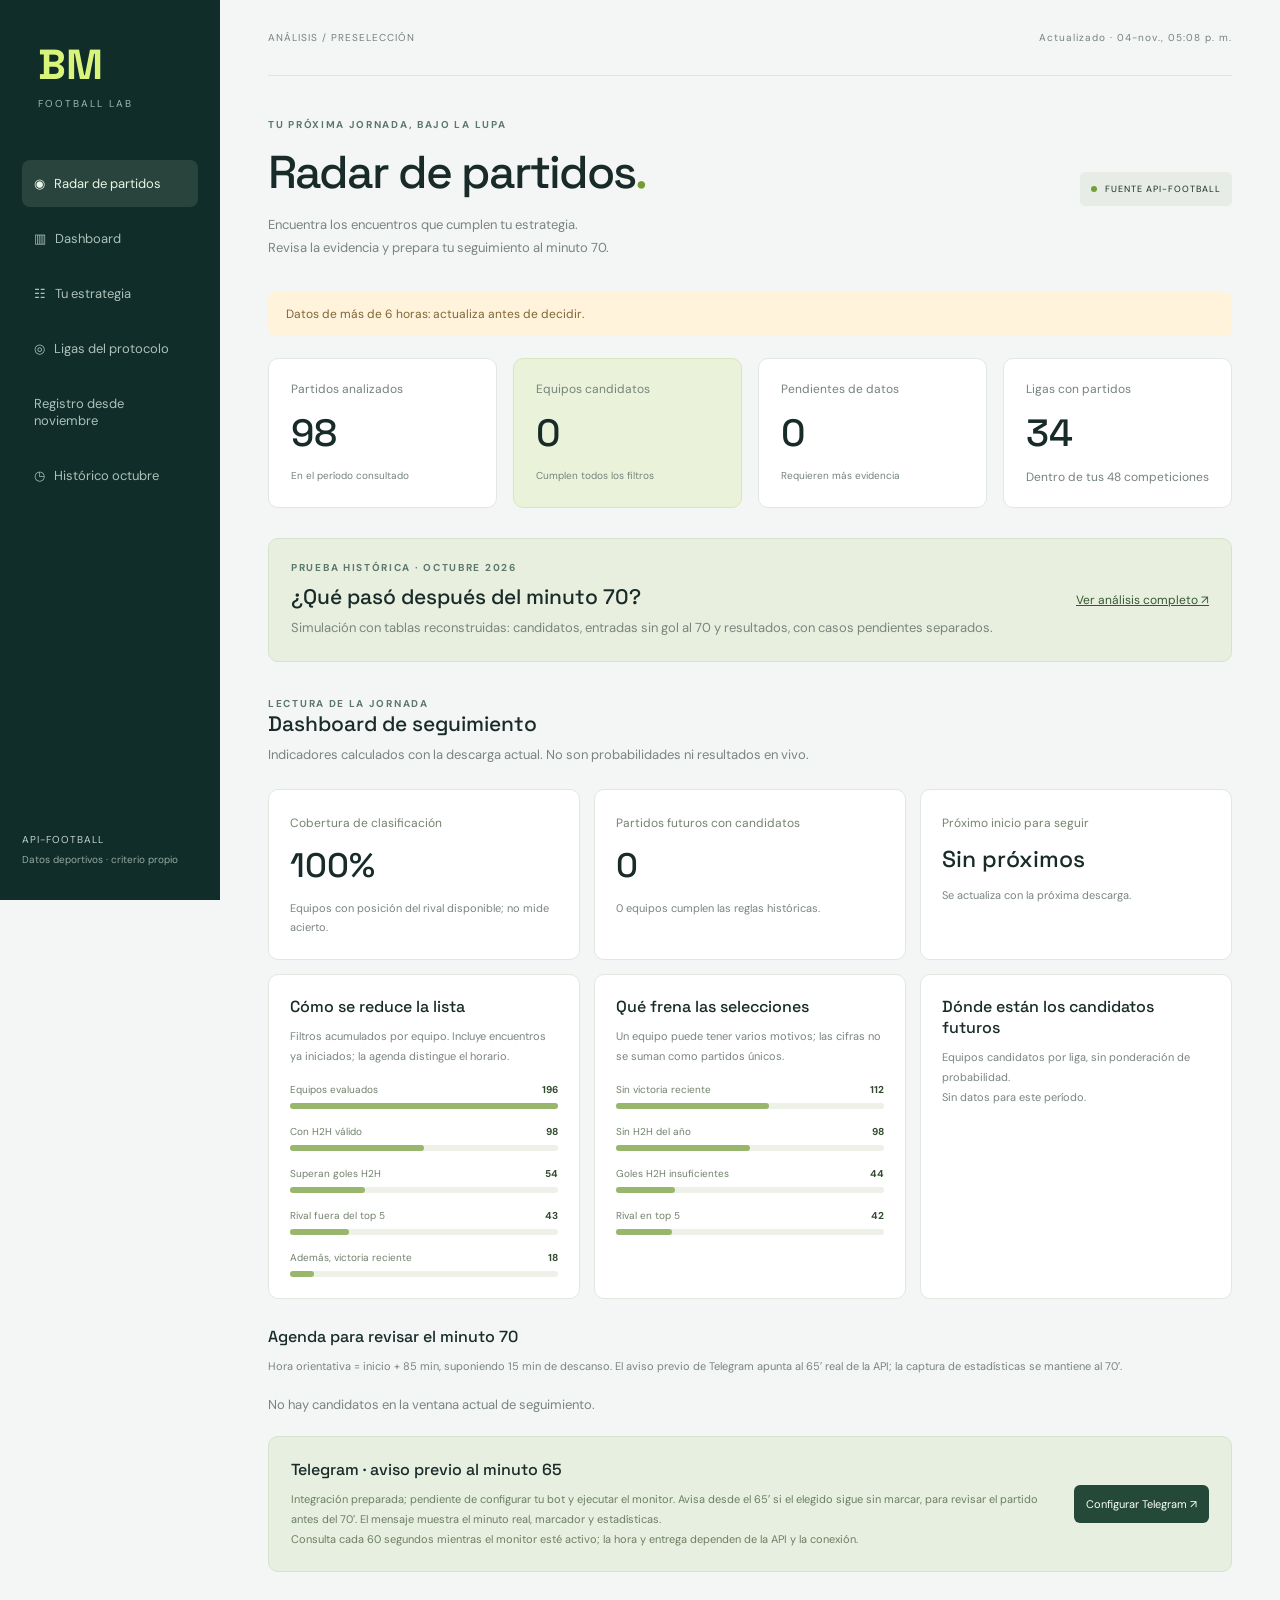
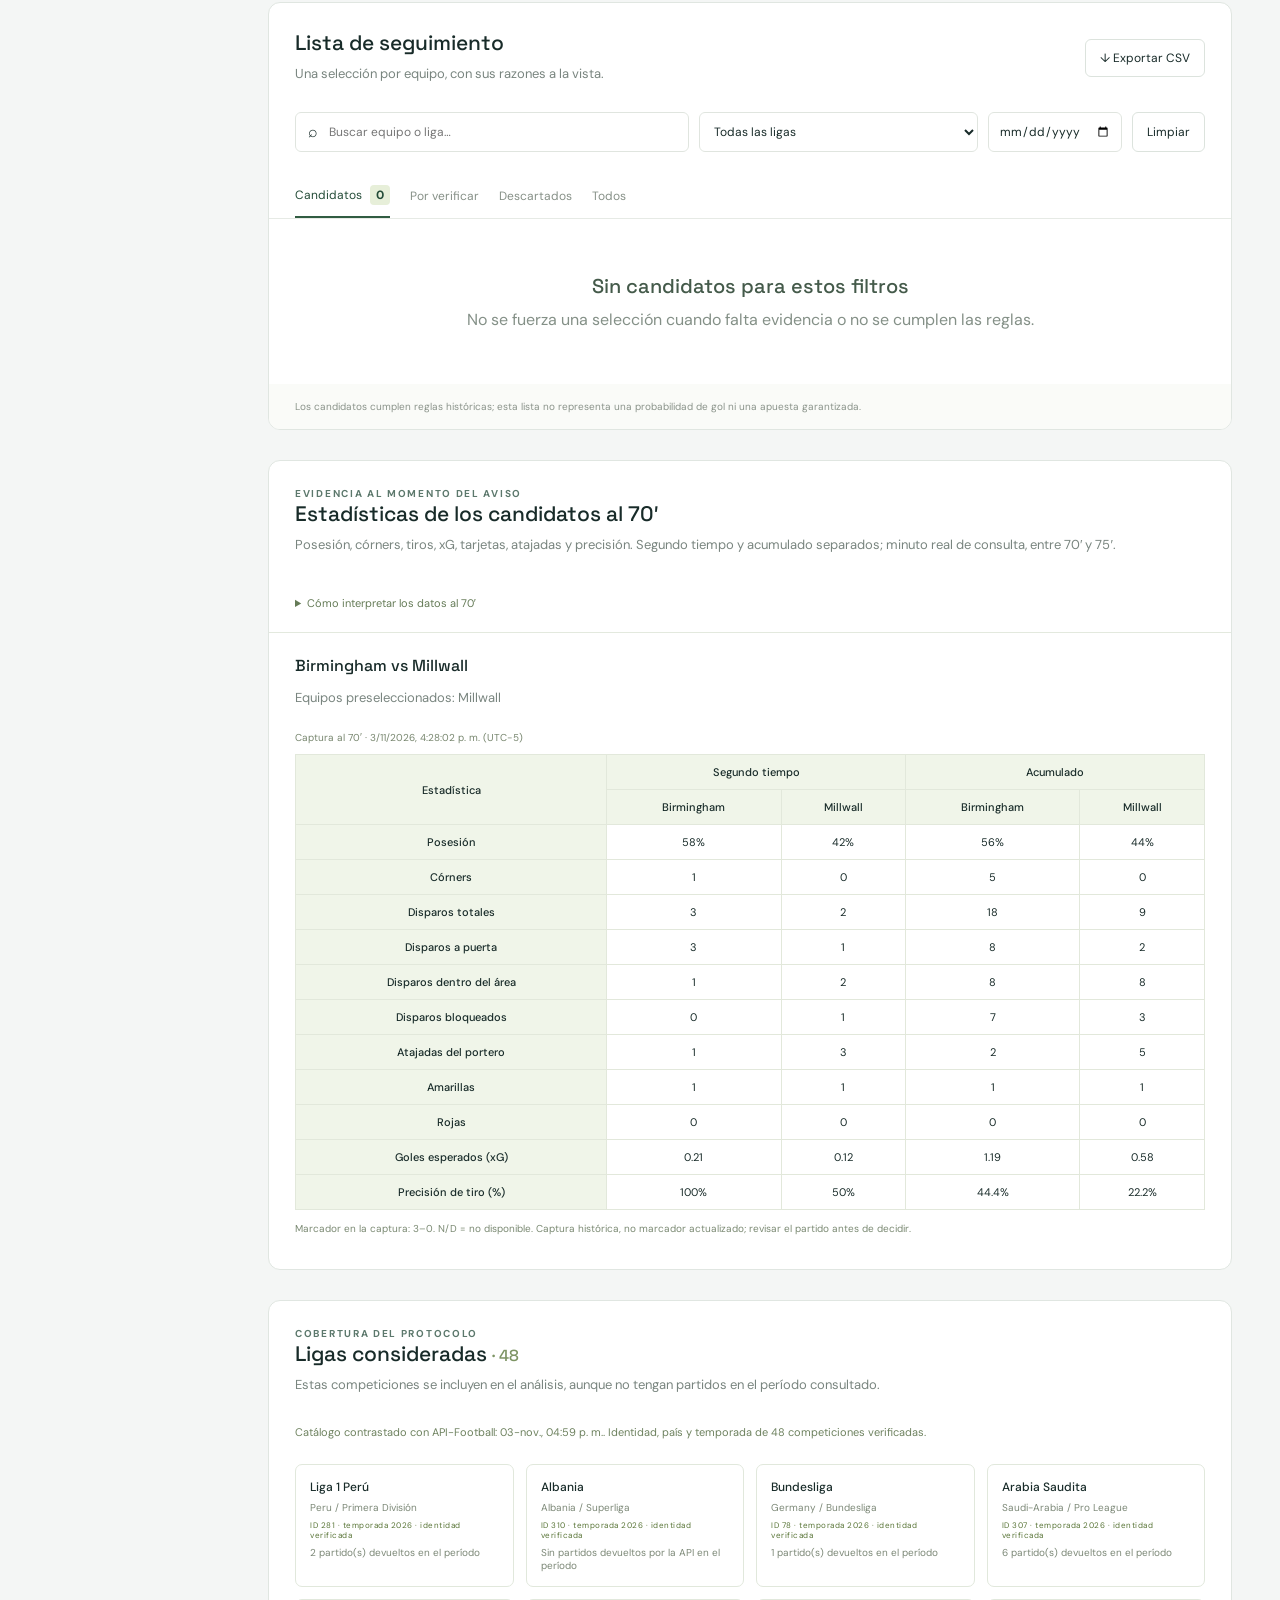
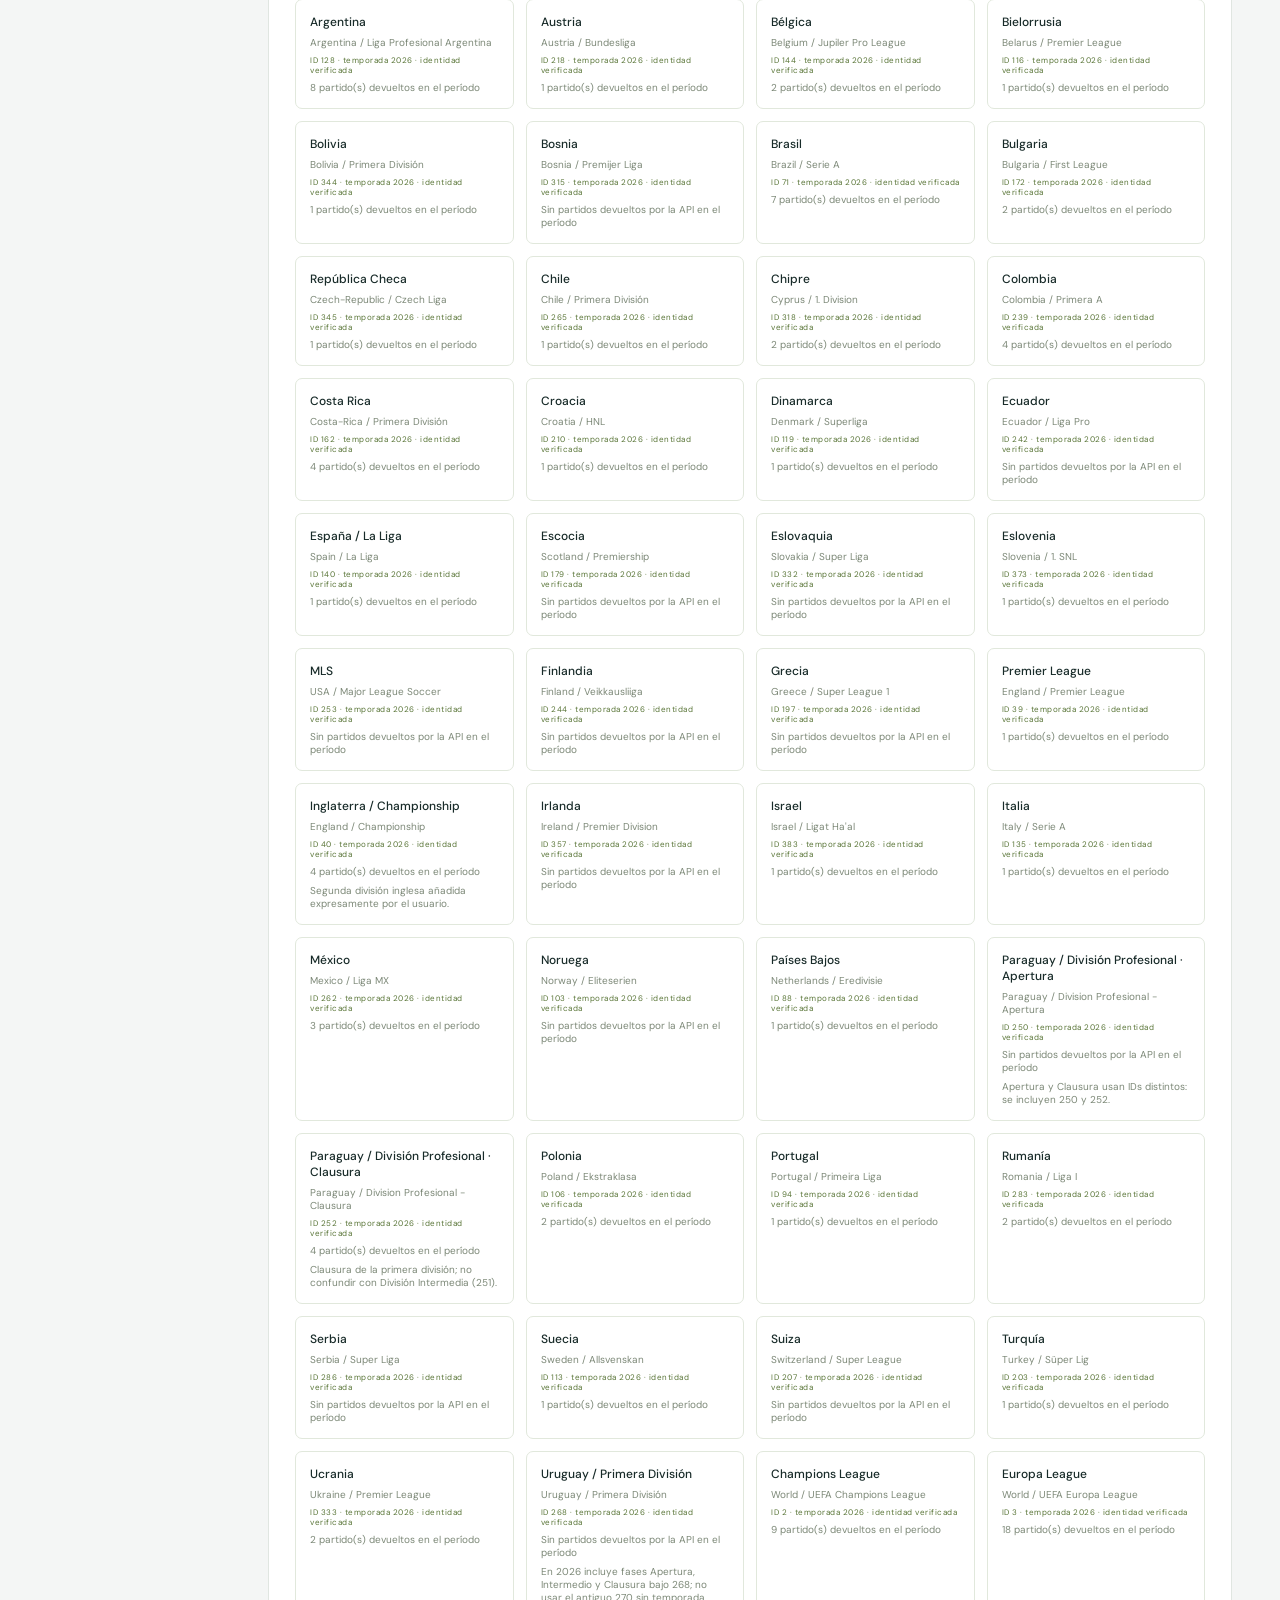
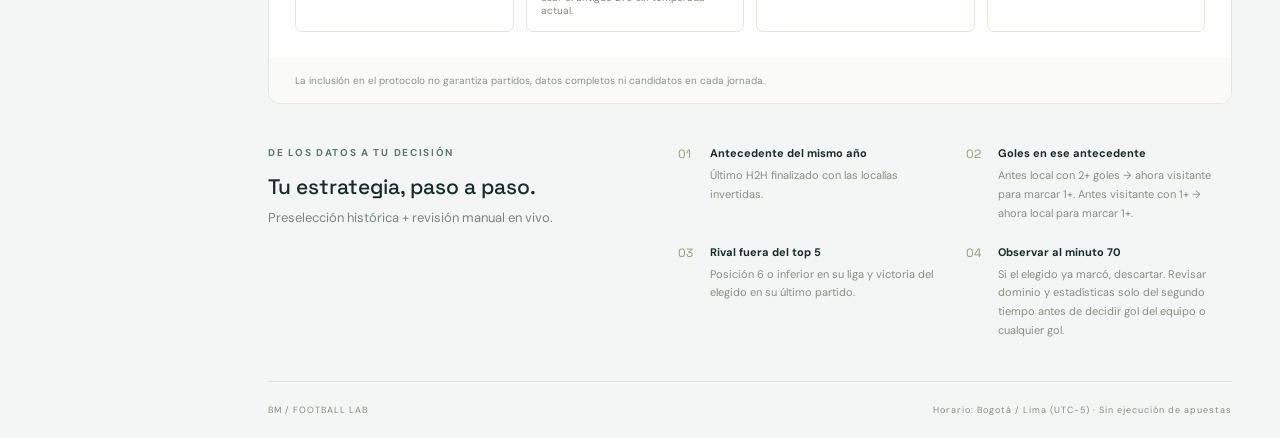
==== commit f1349438: "Conservar registro desde noviembre y separar avisos, aptitud y resultados" ====
--- a/index.html
+++ b/index.html
@@ -1,3 +1,3 @@
 <!doctype html>
 <html lang="es"><head><meta charset="utf-8"><meta name="viewport" content="width=device-width,initial-scale=1"><title>BM · Radar de partidos</title><link rel="stylesheet" href="styles.css?v=notice65"></head>
-<body><aside><a class="brand" href="./">BM<span>FOOTBALL LAB</span></a><div class="nav active">◉ &nbsp; Radar de partidos</div><a class="nav" href="#insights">▥ &nbsp; Dashboard</a><a class="nav" href="#method">☷ &nbsp; Tu estrategia</a><a class="nav" href="#protocol-leagues">◎ &nbsp; Ligas del protocolo</a><a class="nav" href="./reports/october-2026/">◷ &nbsp; Histórico octubre</a><div class="aside-bottom">API-FOOTBALL<br><span>Datos deportivos · criterio propio</span></div></aside><main><header><span>ANÁLISIS / PRESELECCIÓN</span><span id="updated">Cargando datos…</span></header><section class="hero"><div><div class="eyebrow">TU PRÓXIMA JORNADA, BAJO LA LUPA</div><h1>Radar de partidos<span>.</span></h1><p>Encuentra los encuentros que cumplen tu estrategia.<br>Revisa la evidencia y prepara tu seguimiento al minuto 70.</p></div><div class="live-label"><i></i> FUENTE API-FOOTBALL</div></section><div id="notice" role="status"></div><section class="stats"><article><span>Partidos analizados</span><strong id="total">—</strong><small>En el período consultado</small></article><article class="highlight"><span>Equipos candidatos</span><strong id="candidates">—</strong><small>Cumplen todos los filtros</small></article><article><span>Pendientes de datos</span><strong id="pending">—</strong><small>Requieren más evidencia</small></article><article><span>Ligas con partidos</span><strong id="leagues">—</strong><small><span id="configured-count">Competiciones del protocolo</span></small></article></section><section class="history-banner"><div><div class="eyebrow">PRUEBA HISTÓRICA · OCTUBRE 2026</div><h2>¿Qué pasó después del minuto 70?</h2><p>Simulación con tablas reconstruidas: candidatos, entradas sin gol al 70 y resultados, con casos pendientes separados.</p></div><a href="./reports/october-2026/">Ver análisis completo ↗</a></section><section id="insights" class="dashboard-section"><div class="panel-head"><div><div class="eyebrow">LECTURA DE LA JORNADA</div><h2>Dashboard de seguimiento</h2><p>Indicadores calculados con la descarga actual. No son probabilidades ni resultados en vivo.</p></div></div><div id="dashboard-content"></div><article class="telegram-panel"><div><h3>Telegram · aviso previo al minuto 65</h3><p>Integración preparada; pendiente de configurar tu bot y ejecutar el monitor. Avisa desde el 65′ si el elegido sigue sin marcar, para revisar el partido antes del 70′. El mensaje muestra el minuto real, marcador y estadísticas.</p><p>Consulta cada 60 segundos mientras el monitor esté activo; la hora y entrega dependen de la API y la conexión.</p></div><a href="./TELEGRAM.md" target="_blank" class="setup-link">Configurar Telegram ↗</a></article></section><section class="panel"><div class="panel-head"><div><h2>Lista de seguimiento</h2><p>Una selección por equipo, con sus razones a la vista.</p></div><button id="export">↓ Exportar CSV</button></div><div class="filters"><label class="search">⌕ <input id="search" placeholder="Buscar equipo o liga…" aria-label="Buscar equipo o liga"></label><select id="league" aria-label="Liga"><option value="">Todas las ligas</option></select><input id="date" type="date" aria-label="Fecha del partido"><button id="clear">Limpiar</button></div><div class="tabs" role="group" aria-label="Estado de selección"><button data-status="candidate" class="selected">Candidatos <b id="count">0</b></button><button data-status="pending">Por verificar</button><button data-status="excluded">Descartados</button><button data-status="all">Todos</button></div><div id="results" aria-live="polite"></div><div class="footnote">Los candidatos cumplen reglas históricas; esta lista no representa una probabilidad de gol ni una apuesta garantizada.</div></section><section id="live70" class="panel live70-panel"><div class="panel-head"><div><div class="eyebrow">EVIDENCIA AL MOMENTO DEL AVISO</div><h2>Estadísticas de los candidatos al 70′</h2><p>Posesión, córners, tiros, xG, tarjetas, atajadas y precisión. Segundo tiempo y acumulado separados; minuto real de consulta, entre 70′ y 75′.</p></div></div><details class="metric-guide"><summary>Cómo interpretar los datos al 70′</summary><ul><li><b>Rojas:</b> una expulsión puede cambiar el equilibrio; revisa a qué equipo afecta.</li><li><b>Tiros dentro del área y xG:</b> aportan contexto sobre las ocasiones. xG describe la calidad estimada de los tiros ya realizados, no la probabilidad de un próximo gol.</li><li><b>Bloqueos y atajadas:</b> ayudan a distinguir tiros detenidos por defensas y por el portero. Una atajada del rival puede corresponder a un tiro a puerta del elegido.</li><li><b>Precisión:</b> tiros a puerta / tiros totales × 100. Con cero tiros o datos incoherentes aparece N/D. Pocos tiros pueden producir un porcentaje alto sin implicar dominio.</li><li><b>Segundo tiempo:</b> prioriza esta columna para tu estrategia. No se inventan datos ausentes ni se convierte una suma de indicadores en una probabilidad.</li></ul></details><div id="live70-captures">Cargando capturas…</div></section><section id="protocol-leagues" class="panel leagues-panel"><div class="panel-head"><div><div class="eyebrow">COBERTURA DEL PROTOCOLO</div><h2>Ligas consideradas <span id="league-total"></span></h2><p>Estas competiciones se incluyen en el análisis, aunque no tengan partidos en el período consultado.</p></div></div><p id="league-audit-status" class="catalog-audit"></p><div id="league-catalog" class="league-catalog" aria-live="polite">Cargando ligas…</div><div class="footnote">La inclusión en el protocolo no garantiza partidos, datos completos ni candidatos en cada jornada.</div></section><section id="method" class="method"><div><div class="eyebrow">DE LOS DATOS A TU DECISIÓN</div><h2>Tu estrategia, paso a paso.</h2><p>Preselección histórica + revisión manual en vivo.</p></div><ol><li><b>Antecedente del mismo año</b><span>Último H2H finalizado con las localías invertidas.</span></li><li><b>Goles en ese antecedente</b><span>Antes local con 2+ goles → ahora visitante para marcar 1+. Antes visitante con 1+ → ahora local para marcar 1+.</span></li><li><b>Rival fuera del top 5</b><span>Posición 6 o inferior en su liga y victoria del elegido en su último partido.</span></li><li><b>Observar al minuto 70</b><span>Si el elegido ya marcó, descartar. Revisar dominio y estadísticas solo del segundo tiempo antes de decidir gol del equipo o cualquier gol.</span></li></ol></section><footer>BM / FOOTBALL LAB <span>Horario: Bogotá / Lima (UTC−5) · Sin ejecución de apuestas</span></footer></main><script src="app.js?v=notice65" type="module"></script></body></html>
+<body><aside><a class="brand" href="./">BM<span>FOOTBALL LAB</span></a><div class="nav active">◉ &nbsp; Radar de partidos</div><a class="nav" href="#insights">▥ &nbsp; Dashboard</a><a class="nav" href="#method">☷ &nbsp; Tu estrategia</a><a class="nav" href="#protocol-leagues">◎ &nbsp; Ligas del protocolo</a><a class="nav" href="./history.html">Registro desde noviembre</a><a class="nav" href="./reports/october-2026/">◷ &nbsp; Histórico octubre</a><div class="aside-bottom">API-FOOTBALL<br><span>Datos deportivos · criterio propio</span></div></aside><main><header><span>ANÁLISIS / PRESELECCIÓN</span><span id="updated">Cargando datos…</span></header><section class="hero"><div><div class="eyebrow">TU PRÓXIMA JORNADA, BAJO LA LUPA</div><h1>Radar de partidos<span>.</span></h1><p>Encuentra los encuentros que cumplen tu estrategia.<br>Revisa la evidencia y prepara tu seguimiento al minuto 70.</p></div><div class="live-label"><i></i> FUENTE API-FOOTBALL</div></section><div id="notice" role="status"></div><section class="stats"><article><span>Partidos analizados</span><strong id="total">—</strong><small>En el período consultado</small></article><article class="highlight"><span>Equipos candidatos</span><strong id="candidates">—</strong><small>Cumplen todos los filtros</small></article><article><span>Pendientes de datos</span><strong id="pending">—</strong><small>Requieren más evidencia</small></article><article><span>Ligas con partidos</span><strong id="leagues">—</strong><small><span id="configured-count">Competiciones del protocolo</span></small></article></section><section class="history-banner"><div><div class="eyebrow">PRUEBA HISTÓRICA · OCTUBRE 2026</div><h2>¿Qué pasó después del minuto 70?</h2><p>Simulación con tablas reconstruidas: candidatos, entradas sin gol al 70 y resultados, con casos pendientes separados.</p></div><a href="./reports/october-2026/">Ver análisis completo ↗</a></section><section id="insights" class="dashboard-section"><div class="panel-head"><div><div class="eyebrow">LECTURA DE LA JORNADA</div><h2>Dashboard de seguimiento</h2><p>Indicadores calculados con la descarga actual. No son probabilidades ni resultados en vivo.</p></div></div><div id="dashboard-content"></div><article class="telegram-panel"><div><h3>Telegram · aviso previo al minuto 65</h3><p>Integración preparada; pendiente de configurar tu bot y ejecutar el monitor. Avisa desde el 65′ si el elegido sigue sin marcar, para revisar el partido antes del 70′. El mensaje muestra el minuto real, marcador y estadísticas.</p><p>Consulta cada 60 segundos mientras el monitor esté activo; la hora y entrega dependen de la API y la conexión.</p></div><a href="./TELEGRAM.md" target="_blank" class="setup-link">Configurar Telegram ↗</a></article></section><section class="panel"><div class="panel-head"><div><h2>Lista de seguimiento</h2><p>Una selección por equipo, con sus razones a la vista.</p></div><button id="export">↓ Exportar CSV</button></div><div class="filters"><label class="search">⌕ <input id="search" placeholder="Buscar equipo o liga…" aria-label="Buscar equipo o liga"></label><select id="league" aria-label="Liga"><option value="">Todas las ligas</option></select><input id="date" type="date" aria-label="Fecha del partido"><button id="clear">Limpiar</button></div><div class="tabs" role="group" aria-label="Estado de selección"><button data-status="candidate" class="selected">Candidatos <b id="count">0</b></button><button data-status="pending">Por verificar</button><button data-status="excluded">Descartados</button><button data-status="all">Todos</button></div><div id="results" aria-live="polite"></div><div class="footnote">Los candidatos cumplen reglas históricas; esta lista no representa una probabilidad de gol ni una apuesta garantizada.</div></section><section id="live70" class="panel live70-panel"><div class="panel-head"><div><div class="eyebrow">EVIDENCIA AL MOMENTO DEL AVISO</div><h2>Estadísticas de los candidatos al 70′</h2><p>Posesión, córners, tiros, xG, tarjetas, atajadas y precisión. Segundo tiempo y acumulado separados; minuto real de consulta, entre 70′ y 75′.</p></div></div><details class="metric-guide"><summary>Cómo interpretar los datos al 70′</summary><ul><li><b>Rojas:</b> una expulsión puede cambiar el equilibrio; revisa a qué equipo afecta.</li><li><b>Tiros dentro del área y xG:</b> aportan contexto sobre las ocasiones. xG describe la calidad estimada de los tiros ya realizados, no la probabilidad de un próximo gol.</li><li><b>Bloqueos y atajadas:</b> ayudan a distinguir tiros detenidos por defensas y por el portero. Una atajada del rival puede corresponder a un tiro a puerta del elegido.</li><li><b>Precisión:</b> tiros a puerta / tiros totales × 100. Con cero tiros o datos incoherentes aparece N/D. Pocos tiros pueden producir un porcentaje alto sin implicar dominio.</li><li><b>Segundo tiempo:</b> prioriza esta columna para tu estrategia. No se inventan datos ausentes ni se convierte una suma de indicadores en una probabilidad.</li></ul></details><div id="live70-captures">Cargando capturas…</div></section><section id="protocol-leagues" class="panel leagues-panel"><div class="panel-head"><div><div class="eyebrow">COBERTURA DEL PROTOCOLO</div><h2>Ligas consideradas <span id="league-total"></span></h2><p>Estas competiciones se incluyen en el análisis, aunque no tengan partidos en el período consultado.</p></div></div><p id="league-audit-status" class="catalog-audit"></p><div id="league-catalog" class="league-catalog" aria-live="polite">Cargando ligas…</div><div class="footnote">La inclusión en el protocolo no garantiza partidos, datos completos ni candidatos en cada jornada.</div></section><section id="method" class="method"><div><div class="eyebrow">DE LOS DATOS A TU DECISIÓN</div><h2>Tu estrategia, paso a paso.</h2><p>Preselección histórica + revisión manual en vivo.</p></div><ol><li><b>Antecedente del mismo año</b><span>Último H2H finalizado con las localías invertidas.</span></li><li><b>Goles en ese antecedente</b><span>Antes local con 2+ goles → ahora visitante para marcar 1+. Antes visitante con 1+ → ahora local para marcar 1+.</span></li><li><b>Rival fuera del top 5</b><span>Posición 6 o inferior en su liga y victoria del elegido en su último partido.</span></li><li><b>Observar al minuto 70</b><span>Si el elegido ya marcó, descartar. Revisar dominio y estadísticas solo del segundo tiempo antes de decidir gol del equipo o cualquier gol.</span></li></ol></section><footer>BM / FOOTBALL LAB <span>Horario: Bogotá / Lima (UTC−5) · Sin ejecución de apuestas</span></footer></main><script src="app.js?v=notice65" type="module"></script></body></html>
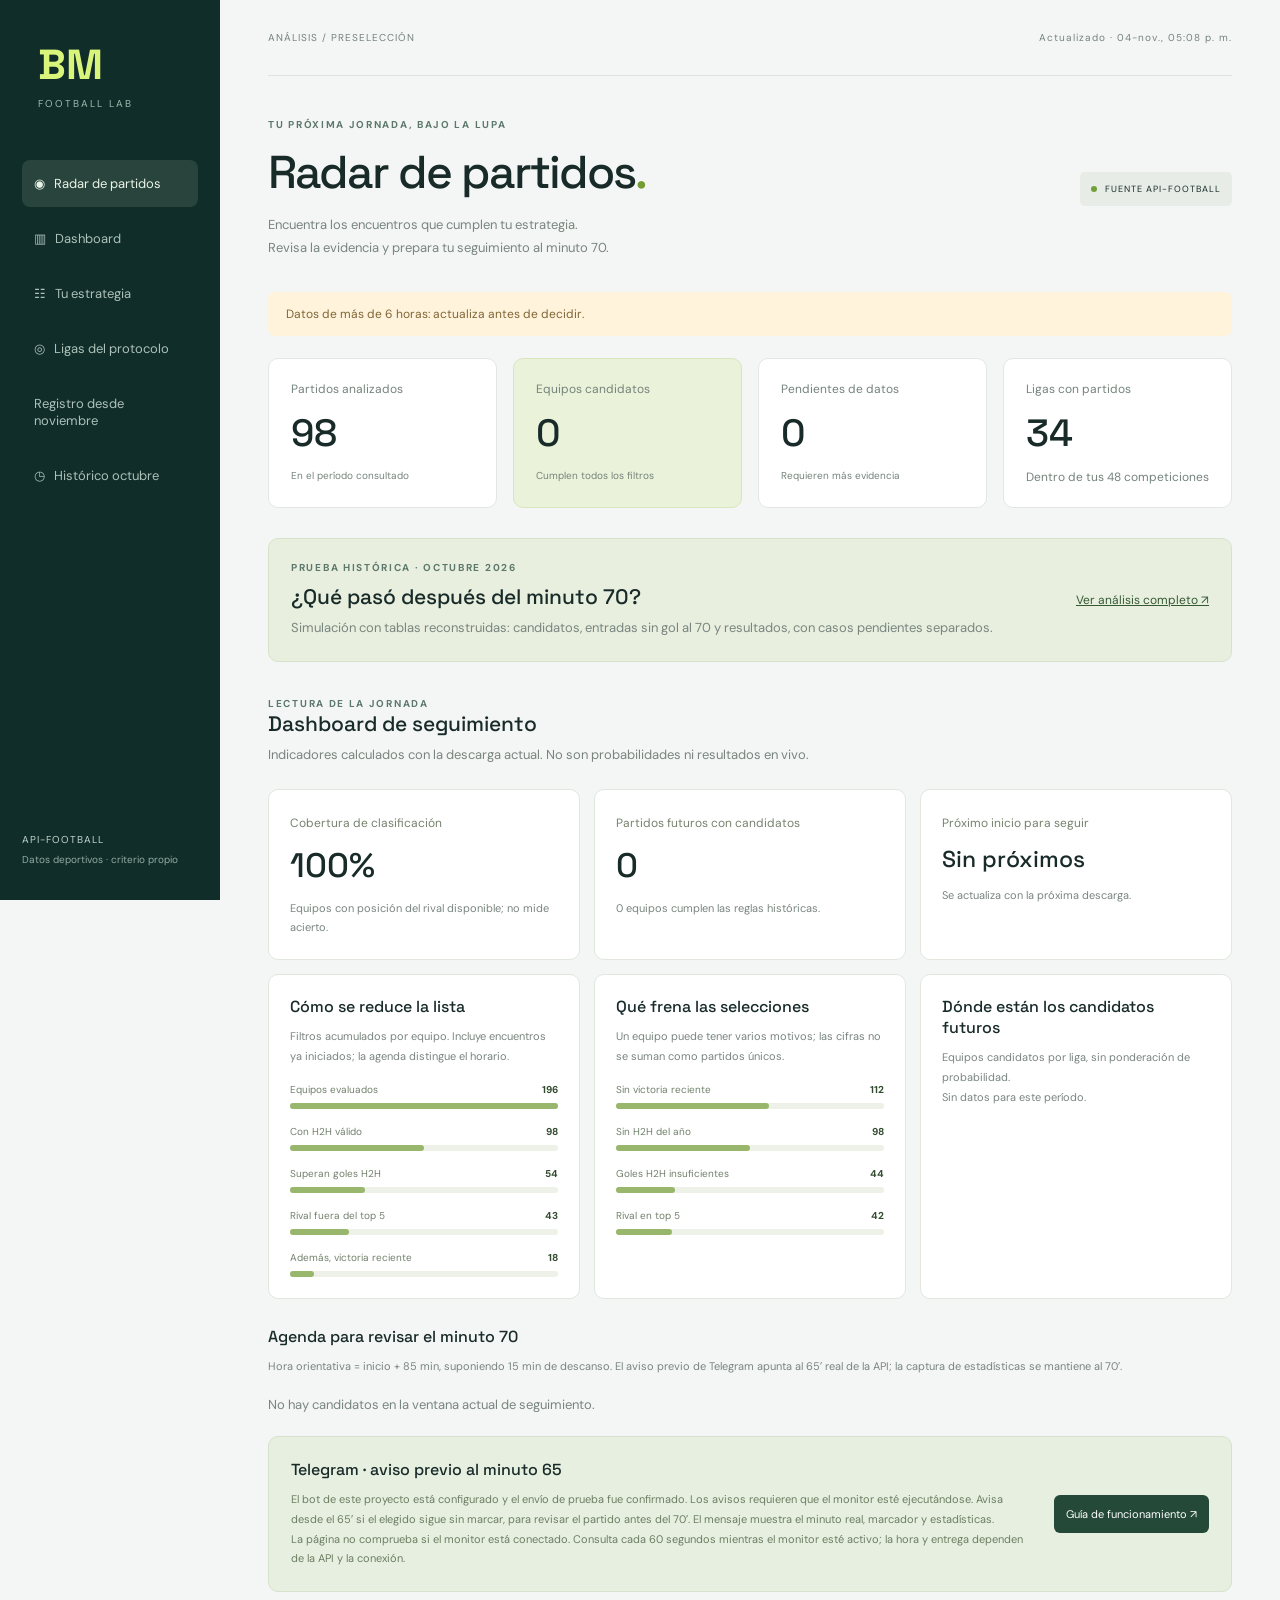
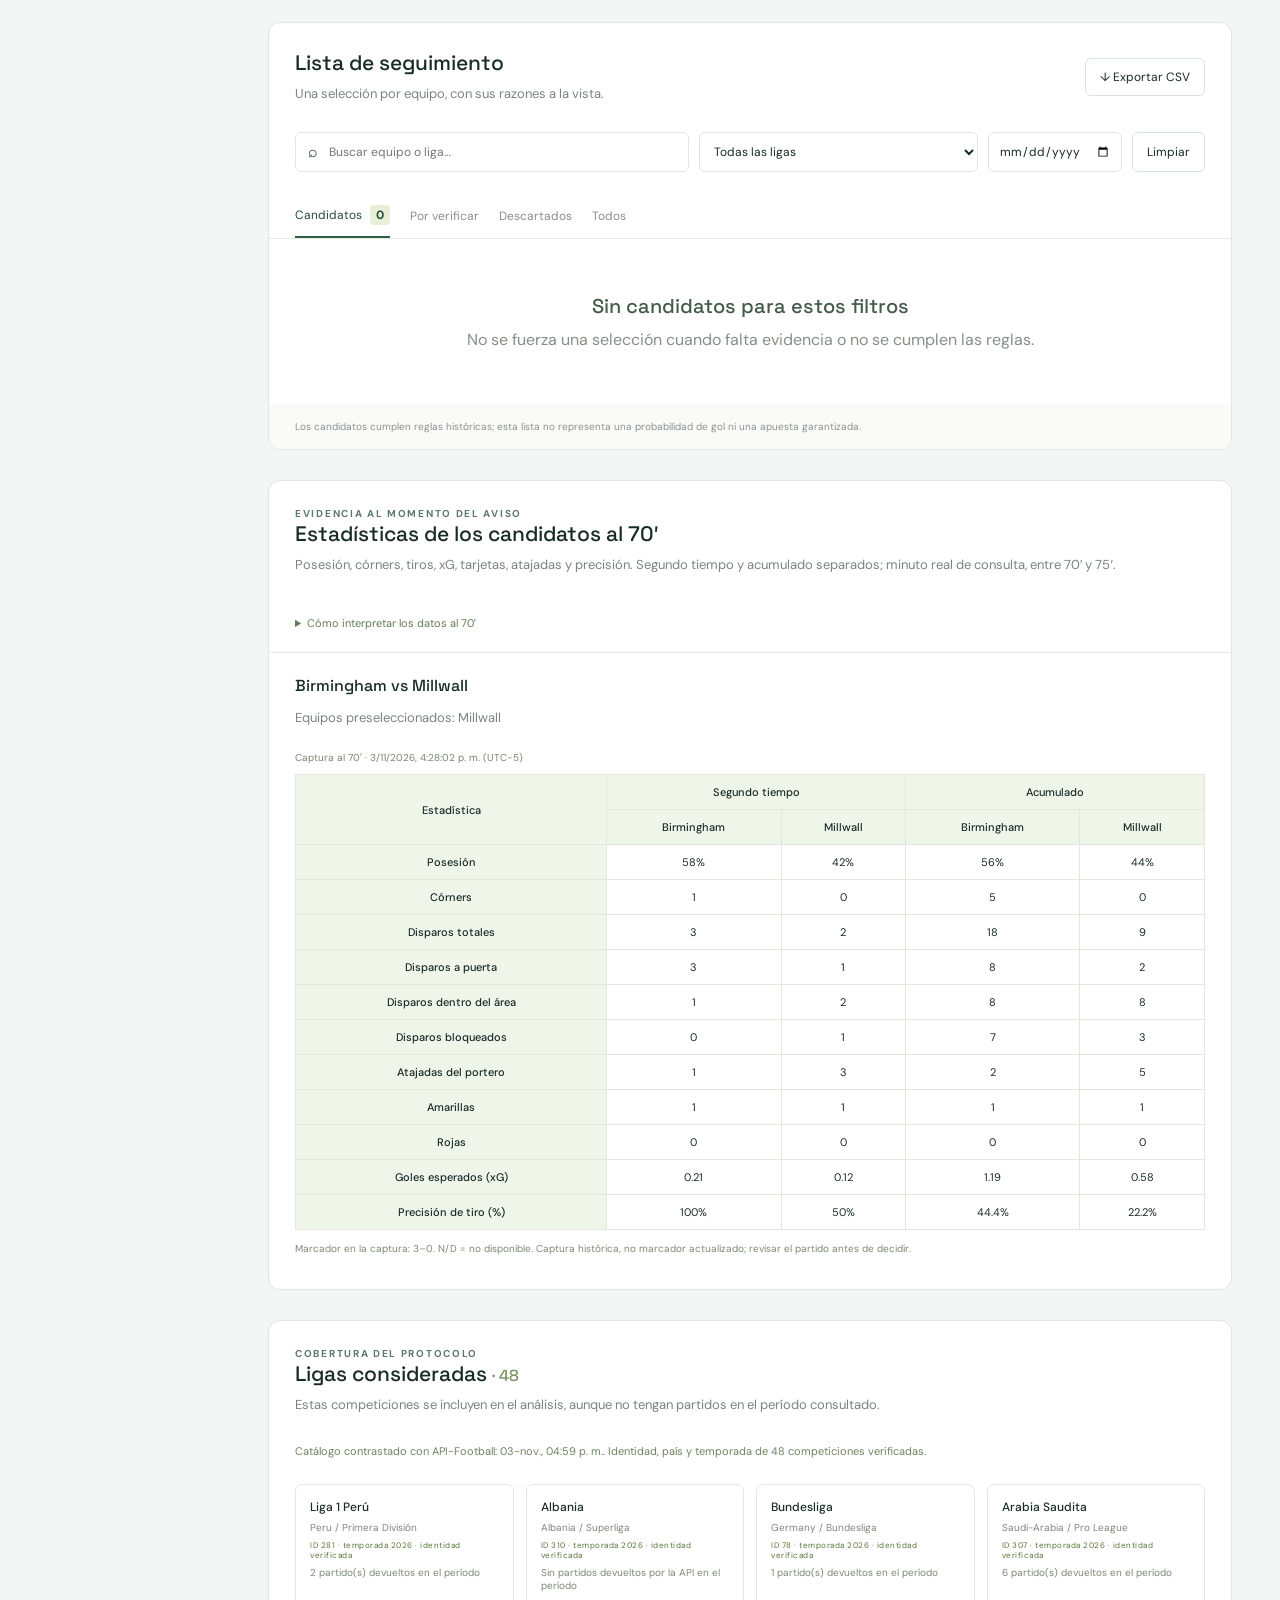
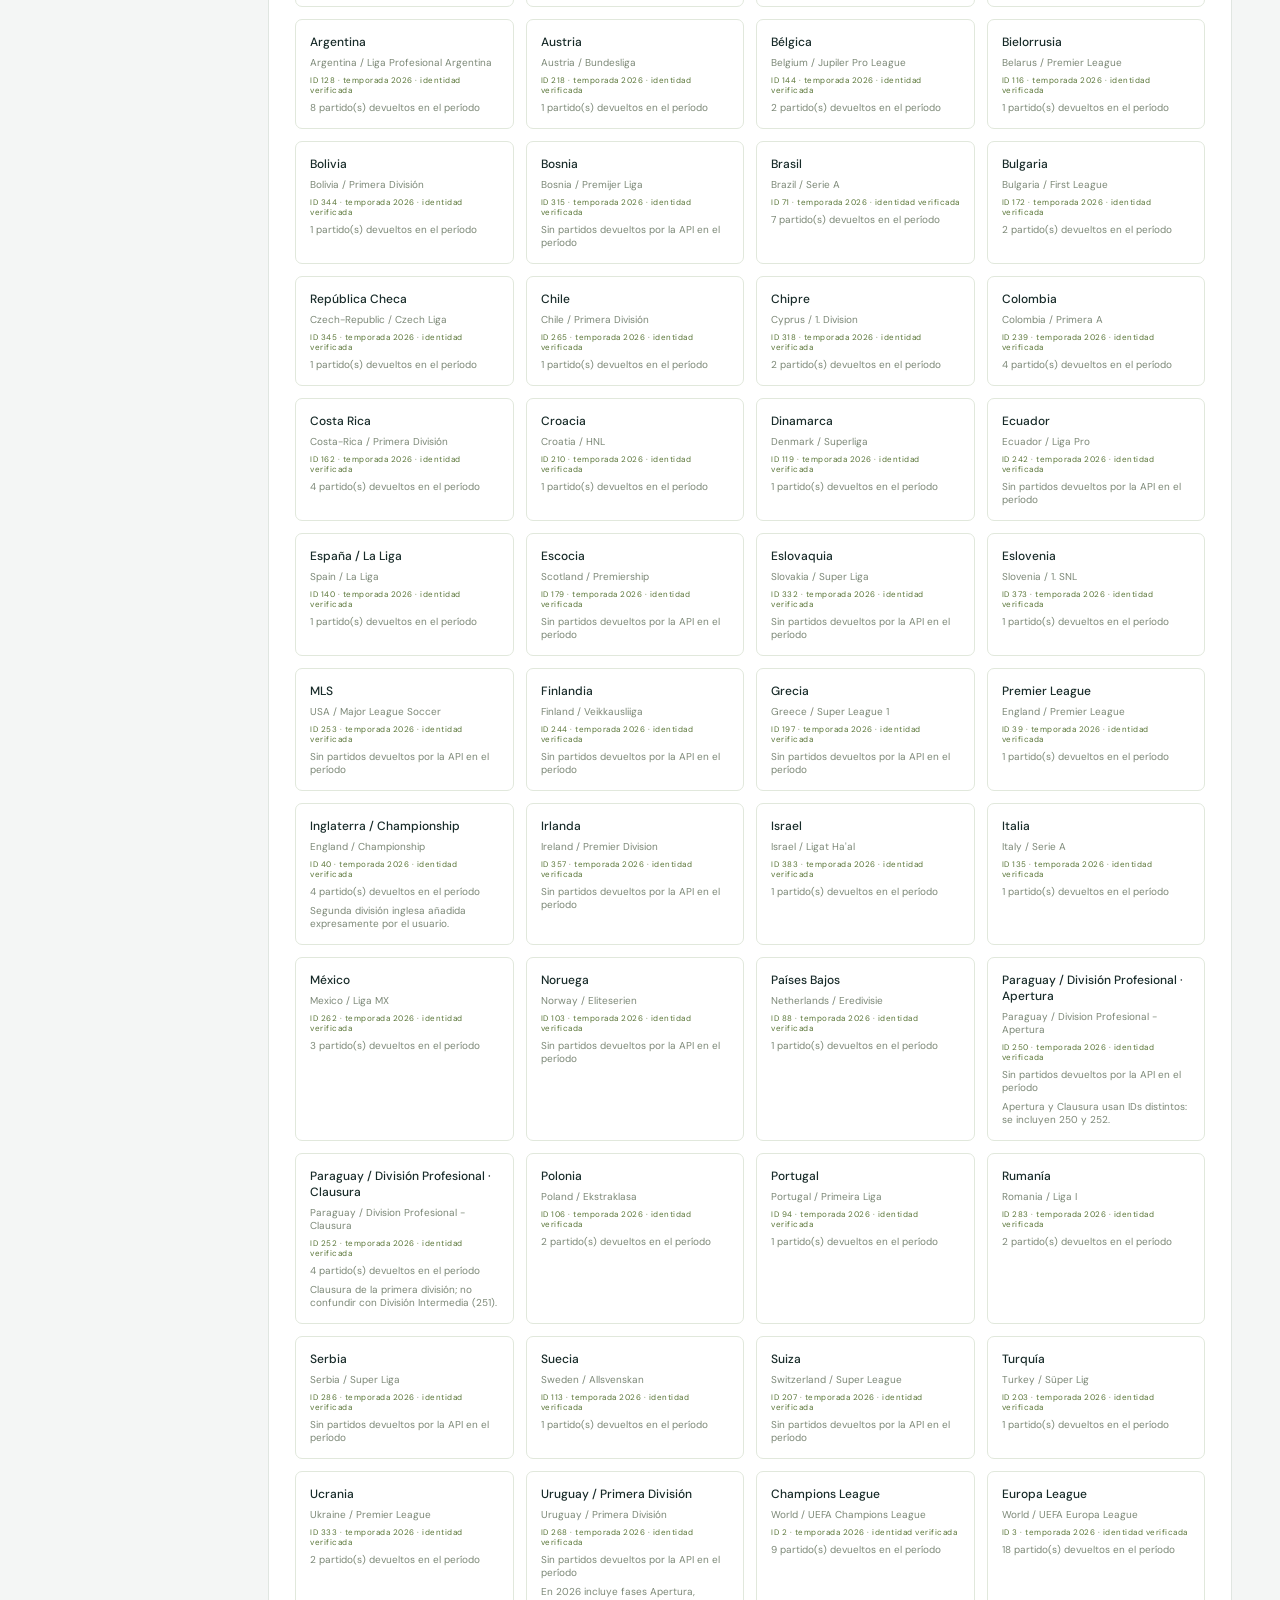
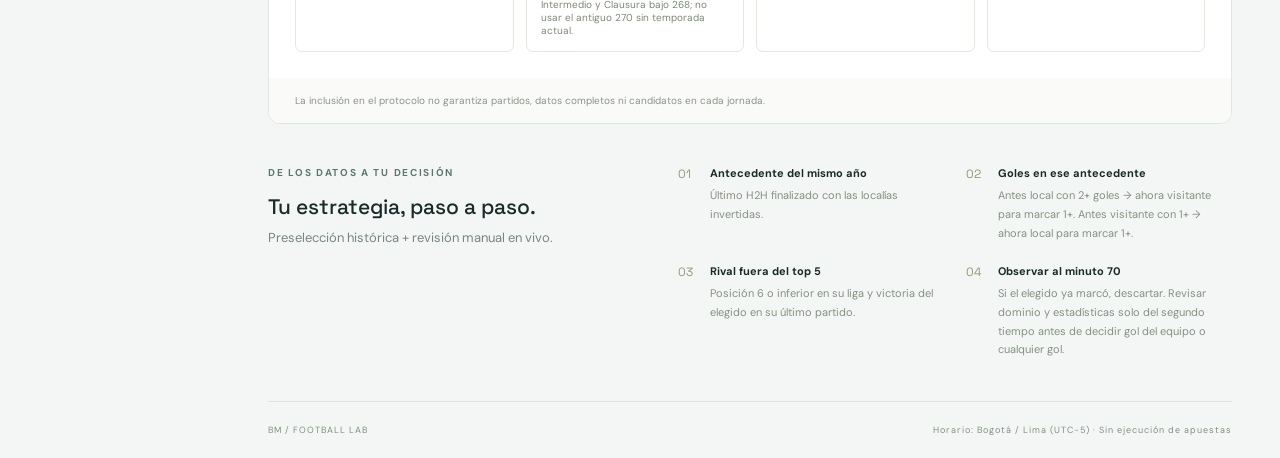
==== commit f72f2e55: "Corregir estado informativo de Telegram tras prueba confirmada" ====
--- a/index.html
+++ b/index.html
@@ -1,3 +1,3 @@
 <!doctype html>
 <html lang="es"><head><meta charset="utf-8"><meta name="viewport" content="width=device-width,initial-scale=1"><title>BM · Radar de partidos</title><link rel="stylesheet" href="styles.css?v=notice65"></head>
-<body><aside><a class="brand" href="./">BM<span>FOOTBALL LAB</span></a><div class="nav active">◉ &nbsp; Radar de partidos</div><a class="nav" href="#insights">▥ &nbsp; Dashboard</a><a class="nav" href="#method">☷ &nbsp; Tu estrategia</a><a class="nav" href="#protocol-leagues">◎ &nbsp; Ligas del protocolo</a><a class="nav" href="./history.html">Registro desde noviembre</a><a class="nav" href="./reports/october-2026/">◷ &nbsp; Histórico octubre</a><div class="aside-bottom">API-FOOTBALL<br><span>Datos deportivos · criterio propio</span></div></aside><main><header><span>ANÁLISIS / PRESELECCIÓN</span><span id="updated">Cargando datos…</span></header><section class="hero"><div><div class="eyebrow">TU PRÓXIMA JORNADA, BAJO LA LUPA</div><h1>Radar de partidos<span>.</span></h1><p>Encuentra los encuentros que cumplen tu estrategia.<br>Revisa la evidencia y prepara tu seguimiento al minuto 70.</p></div><div class="live-label"><i></i> FUENTE API-FOOTBALL</div></section><div id="notice" role="status"></div><section class="stats"><article><span>Partidos analizados</span><strong id="total">—</strong><small>En el período consultado</small></article><article class="highlight"><span>Equipos candidatos</span><strong id="candidates">—</strong><small>Cumplen todos los filtros</small></article><article><span>Pendientes de datos</span><strong id="pending">—</strong><small>Requieren más evidencia</small></article><article><span>Ligas con partidos</span><strong id="leagues">—</strong><small><span id="configured-count">Competiciones del protocolo</span></small></article></section><section class="history-banner"><div><div class="eyebrow">PRUEBA HISTÓRICA · OCTUBRE 2026</div><h2>¿Qué pasó después del minuto 70?</h2><p>Simulación con tablas reconstruidas: candidatos, entradas sin gol al 70 y resultados, con casos pendientes separados.</p></div><a href="./reports/october-2026/">Ver análisis completo ↗</a></section><section id="insights" class="dashboard-section"><div class="panel-head"><div><div class="eyebrow">LECTURA DE LA JORNADA</div><h2>Dashboard de seguimiento</h2><p>Indicadores calculados con la descarga actual. No son probabilidades ni resultados en vivo.</p></div></div><div id="dashboard-content"></div><article class="telegram-panel"><div><h3>Telegram · aviso previo al minuto 65</h3><p>Integración preparada; pendiente de configurar tu bot y ejecutar el monitor. Avisa desde el 65′ si el elegido sigue sin marcar, para revisar el partido antes del 70′. El mensaje muestra el minuto real, marcador y estadísticas.</p><p>Consulta cada 60 segundos mientras el monitor esté activo; la hora y entrega dependen de la API y la conexión.</p></div><a href="./TELEGRAM.md" target="_blank" class="setup-link">Configurar Telegram ↗</a></article></section><section class="panel"><div class="panel-head"><div><h2>Lista de seguimiento</h2><p>Una selección por equipo, con sus razones a la vista.</p></div><button id="export">↓ Exportar CSV</button></div><div class="filters"><label class="search">⌕ <input id="search" placeholder="Buscar equipo o liga…" aria-label="Buscar equipo o liga"></label><select id="league" aria-label="Liga"><option value="">Todas las ligas</option></select><input id="date" type="date" aria-label="Fecha del partido"><button id="clear">Limpiar</button></div><div class="tabs" role="group" aria-label="Estado de selección"><button data-status="candidate" class="selected">Candidatos <b id="count">0</b></button><button data-status="pending">Por verificar</button><button data-status="excluded">Descartados</button><button data-status="all">Todos</button></div><div id="results" aria-live="polite"></div><div class="footnote">Los candidatos cumplen reglas históricas; esta lista no representa una probabilidad de gol ni una apuesta garantizada.</div></section><section id="live70" class="panel live70-panel"><div class="panel-head"><div><div class="eyebrow">EVIDENCIA AL MOMENTO DEL AVISO</div><h2>Estadísticas de los candidatos al 70′</h2><p>Posesión, córners, tiros, xG, tarjetas, atajadas y precisión. Segundo tiempo y acumulado separados; minuto real de consulta, entre 70′ y 75′.</p></div></div><details class="metric-guide"><summary>Cómo interpretar los datos al 70′</summary><ul><li><b>Rojas:</b> una expulsión puede cambiar el equilibrio; revisa a qué equipo afecta.</li><li><b>Tiros dentro del área y xG:</b> aportan contexto sobre las ocasiones. xG describe la calidad estimada de los tiros ya realizados, no la probabilidad de un próximo gol.</li><li><b>Bloqueos y atajadas:</b> ayudan a distinguir tiros detenidos por defensas y por el portero. Una atajada del rival puede corresponder a un tiro a puerta del elegido.</li><li><b>Precisión:</b> tiros a puerta / tiros totales × 100. Con cero tiros o datos incoherentes aparece N/D. Pocos tiros pueden producir un porcentaje alto sin implicar dominio.</li><li><b>Segundo tiempo:</b> prioriza esta columna para tu estrategia. No se inventan datos ausentes ni se convierte una suma de indicadores en una probabilidad.</li></ul></details><div id="live70-captures">Cargando capturas…</div></section><section id="protocol-leagues" class="panel leagues-panel"><div class="panel-head"><div><div class="eyebrow">COBERTURA DEL PROTOCOLO</div><h2>Ligas consideradas <span id="league-total"></span></h2><p>Estas competiciones se incluyen en el análisis, aunque no tengan partidos en el período consultado.</p></div></div><p id="league-audit-status" class="catalog-audit"></p><div id="league-catalog" class="league-catalog" aria-live="polite">Cargando ligas…</div><div class="footnote">La inclusión en el protocolo no garantiza partidos, datos completos ni candidatos en cada jornada.</div></section><section id="method" class="method"><div><div class="eyebrow">DE LOS DATOS A TU DECISIÓN</div><h2>Tu estrategia, paso a paso.</h2><p>Preselección histórica + revisión manual en vivo.</p></div><ol><li><b>Antecedente del mismo año</b><span>Último H2H finalizado con las localías invertidas.</span></li><li><b>Goles en ese antecedente</b><span>Antes local con 2+ goles → ahora visitante para marcar 1+. Antes visitante con 1+ → ahora local para marcar 1+.</span></li><li><b>Rival fuera del top 5</b><span>Posición 6 o inferior en su liga y victoria del elegido en su último partido.</span></li><li><b>Observar al minuto 70</b><span>Si el elegido ya marcó, descartar. Revisar dominio y estadísticas solo del segundo tiempo antes de decidir gol del equipo o cualquier gol.</span></li></ol></section><footer>BM / FOOTBALL LAB <span>Horario: Bogotá / Lima (UTC−5) · Sin ejecución de apuestas</span></footer></main><script src="app.js?v=notice65" type="module"></script></body></html>
+<body><aside><a class="brand" href="./">BM<span>FOOTBALL LAB</span></a><div class="nav active">◉ &nbsp; Radar de partidos</div><a class="nav" href="#insights">▥ &nbsp; Dashboard</a><a class="nav" href="#method">☷ &nbsp; Tu estrategia</a><a class="nav" href="#protocol-leagues">◎ &nbsp; Ligas del protocolo</a><a class="nav" href="./history.html">Registro desde noviembre</a><a class="nav" href="./reports/october-2026/">◷ &nbsp; Histórico octubre</a><div class="aside-bottom">API-FOOTBALL<br><span>Datos deportivos · criterio propio</span></div></aside><main><header><span>ANÁLISIS / PRESELECCIÓN</span><span id="updated">Cargando datos…</span></header><section class="hero"><div><div class="eyebrow">TU PRÓXIMA JORNADA, BAJO LA LUPA</div><h1>Radar de partidos<span>.</span></h1><p>Encuentra los encuentros que cumplen tu estrategia.<br>Revisa la evidencia y prepara tu seguimiento al minuto 70.</p></div><div class="live-label"><i></i> FUENTE API-FOOTBALL</div></section><div id="notice" role="status"></div><section class="stats"><article><span>Partidos analizados</span><strong id="total">—</strong><small>En el período consultado</small></article><article class="highlight"><span>Equipos candidatos</span><strong id="candidates">—</strong><small>Cumplen todos los filtros</small></article><article><span>Pendientes de datos</span><strong id="pending">—</strong><small>Requieren más evidencia</small></article><article><span>Ligas con partidos</span><strong id="leagues">—</strong><small><span id="configured-count">Competiciones del protocolo</span></small></article></section><section class="history-banner"><div><div class="eyebrow">PRUEBA HISTÓRICA · OCTUBRE 2026</div><h2>¿Qué pasó después del minuto 70?</h2><p>Simulación con tablas reconstruidas: candidatos, entradas sin gol al 70 y resultados, con casos pendientes separados.</p></div><a href="./reports/october-2026/">Ver análisis completo ↗</a></section><section id="insights" class="dashboard-section"><div class="panel-head"><div><div class="eyebrow">LECTURA DE LA JORNADA</div><h2>Dashboard de seguimiento</h2><p>Indicadores calculados con la descarga actual. No son probabilidades ni resultados en vivo.</p></div></div><div id="dashboard-content"></div><article class="telegram-panel"><div><h3>Telegram · aviso previo al minuto 65</h3><p>El bot de este proyecto está configurado y el envío de prueba fue confirmado. Los avisos requieren que el monitor esté ejecutándose. Avisa desde el 65′ si el elegido sigue sin marcar, para revisar el partido antes del 70′. El mensaje muestra el minuto real, marcador y estadísticas.</p><p>La página no comprueba si el monitor está conectado. Consulta cada 60 segundos mientras el monitor esté activo; la hora y entrega dependen de la API y la conexión.</p></div><a href="./TELEGRAM.md" target="_blank" class="setup-link">Guía de funcionamiento ↗</a></article></section><section class="panel"><div class="panel-head"><div><h2>Lista de seguimiento</h2><p>Una selección por equipo, con sus razones a la vista.</p></div><button id="export">↓ Exportar CSV</button></div><div class="filters"><label class="search">⌕ <input id="search" placeholder="Buscar equipo o liga…" aria-label="Buscar equipo o liga"></label><select id="league" aria-label="Liga"><option value="">Todas las ligas</option></select><input id="date" type="date" aria-label="Fecha del partido"><button id="clear">Limpiar</button></div><div class="tabs" role="group" aria-label="Estado de selección"><button data-status="candidate" class="selected">Candidatos <b id="count">0</b></button><button data-status="pending">Por verificar</button><button data-status="excluded">Descartados</button><button data-status="all">Todos</button></div><div id="results" aria-live="polite"></div><div class="footnote">Los candidatos cumplen reglas históricas; esta lista no representa una probabilidad de gol ni una apuesta garantizada.</div></section><section id="live70" class="panel live70-panel"><div class="panel-head"><div><div class="eyebrow">EVIDENCIA AL MOMENTO DEL AVISO</div><h2>Estadísticas de los candidatos al 70′</h2><p>Posesión, córners, tiros, xG, tarjetas, atajadas y precisión. Segundo tiempo y acumulado separados; minuto real de consulta, entre 70′ y 75′.</p></div></div><details class="metric-guide"><summary>Cómo interpretar los datos al 70′</summary><ul><li><b>Rojas:</b> una expulsión puede cambiar el equilibrio; revisa a qué equipo afecta.</li><li><b>Tiros dentro del área y xG:</b> aportan contexto sobre las ocasiones. xG describe la calidad estimada de los tiros ya realizados, no la probabilidad de un próximo gol.</li><li><b>Bloqueos y atajadas:</b> ayudan a distinguir tiros detenidos por defensas y por el portero. Una atajada del rival puede corresponder a un tiro a puerta del elegido.</li><li><b>Precisión:</b> tiros a puerta / tiros totales × 100. Con cero tiros o datos incoherentes aparece N/D. Pocos tiros pueden producir un porcentaje alto sin implicar dominio.</li><li><b>Segundo tiempo:</b> prioriza esta columna para tu estrategia. No se inventan datos ausentes ni se convierte una suma de indicadores en una probabilidad.</li></ul></details><div id="live70-captures">Cargando capturas…</div></section><section id="protocol-leagues" class="panel leagues-panel"><div class="panel-head"><div><div class="eyebrow">COBERTURA DEL PROTOCOLO</div><h2>Ligas consideradas <span id="league-total"></span></h2><p>Estas competiciones se incluyen en el análisis, aunque no tengan partidos en el período consultado.</p></div></div><p id="league-audit-status" class="catalog-audit"></p><div id="league-catalog" class="league-catalog" aria-live="polite">Cargando ligas…</div><div class="footnote">La inclusión en el protocolo no garantiza partidos, datos completos ni candidatos en cada jornada.</div></section><section id="method" class="method"><div><div class="eyebrow">DE LOS DATOS A TU DECISIÓN</div><h2>Tu estrategia, paso a paso.</h2><p>Preselección histórica + revisión manual en vivo.</p></div><ol><li><b>Antecedente del mismo año</b><span>Último H2H finalizado con las localías invertidas.</span></li><li><b>Goles en ese antecedente</b><span>Antes local con 2+ goles → ahora visitante para marcar 1+. Antes visitante con 1+ → ahora local para marcar 1+.</span></li><li><b>Rival fuera del top 5</b><span>Posición 6 o inferior en su liga y victoria del elegido en su último partido.</span></li><li><b>Observar al minuto 70</b><span>Si el elegido ya marcó, descartar. Revisar dominio y estadísticas solo del segundo tiempo antes de decidir gol del equipo o cualquier gol.</span></li></ol></section><footer>BM / FOOTBALL LAB <span>Horario: Bogotá / Lima (UTC−5) · Sin ejecución de apuestas</span></footer></main><script src="app.js?v=notice65" type="module"></script></body></html>
